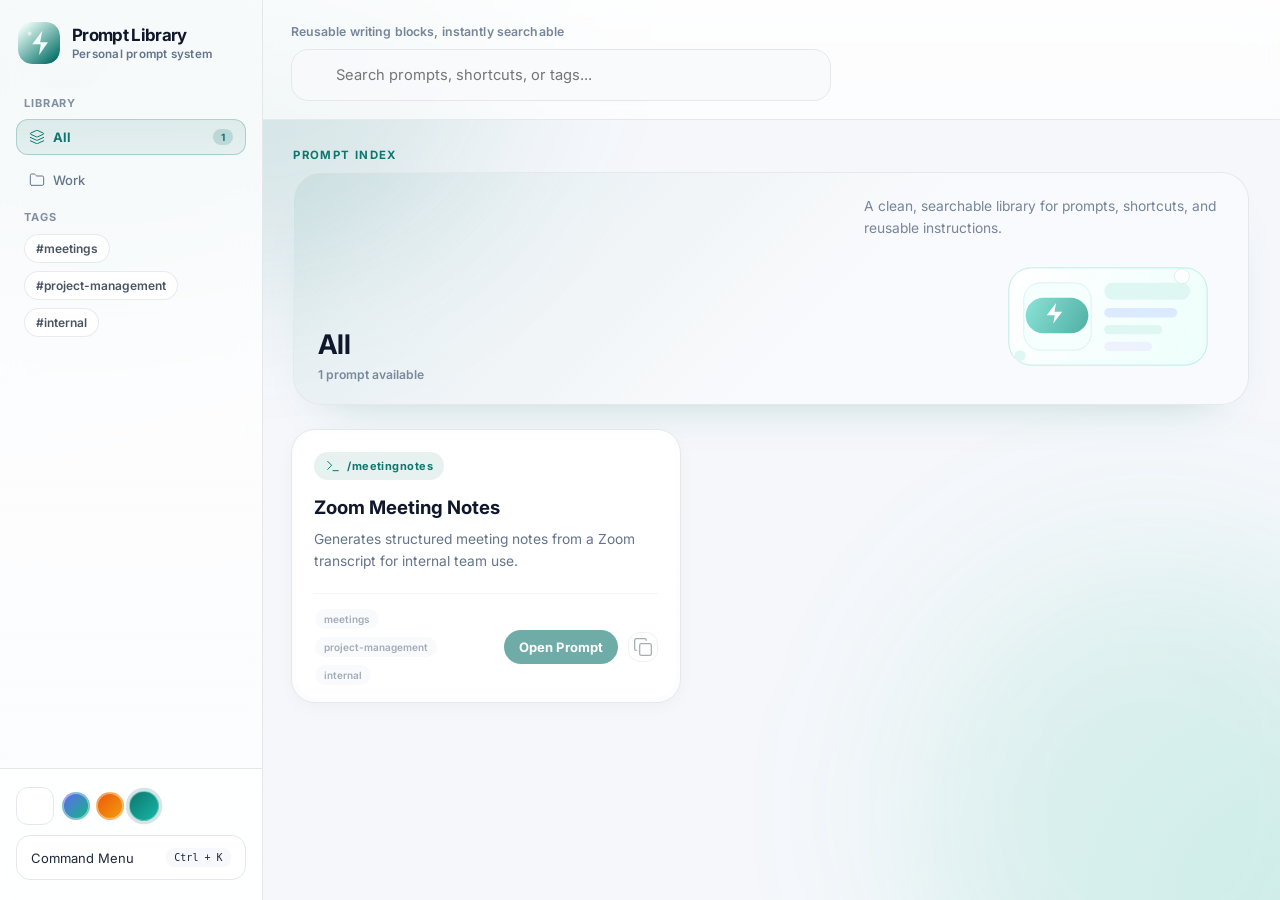
==== index.html @ aacb7000 "Refine prompt library UI and add custom SVG artwork" ====
<!DOCTYPE html>
<html lang="en">
<head>
  <meta charset="UTF-8">
  <meta name="viewport" content="width=device-width, initial-scale=1.0">
  <title>Prompt Library</title>
  <meta name="description" content="Static prompt library with hidden admin tools, command search, and GitHub-backed editing.">
  <link rel="icon" type="image/svg+xml" href="./favicon.svg">
  <link rel="preconnect" href="https://fonts.googleapis.com">
  <link rel="preconnect" href="https://fonts.gstatic.com" crossorigin>
  <link href="https://fonts.googleapis.com/css2?family=Inter:wght@400;500;600;700&display=swap" rel="stylesheet">
  <link rel="stylesheet" href="./styles.css">
</head>
<body>
  <div class="page-ambience" aria-hidden="true">
    <div class="ambience-orb orb-indigo"></div>
    <div class="ambience-orb orb-emerald"></div>
  </div>

  <div class="app-frame">
    <aside class="sidebar glass-panel">
      <div class="sidebar-top">
        <div class="brand-row">
          <div class="brand-logo">
            <span class="brand-mark">
              <img src="./assets/brand-mark.svg" alt="" width="42" height="42">
            </span>
            <div class="brand-copy">
              <span class="brand-title">Prompt Library</span>
              <span class="brand-subtitle">Personal prompt system</span>
            </div>
          </div>
        </div>

        <div class="admin-badge hidden-force" id="adminBadge">
          <span class="icon icon-unlock small"></span>
          <span>Admin</span>
        </div>
      </div>

      <section class="sidebar-section">
        <p class="section-label">Library</p>
        <div id="categoryList" class="category-list"></div>
      </section>

      <section class="sidebar-section sidebar-scroll">
        <p class="section-label">Tags</p>
        <div id="tagList" class="tag-list"></div>
      </section>

      <div class="sidebar-footer">
        <div class="footer-controls">
          <div class="footer-top-row">
            <button id="themeToggleBtn" class="icon-toggle" type="button" aria-label="Toggle dark mode">
              <span class="theme-icon-light icon icon-moon"></span>
              <span class="theme-icon-dark icon icon-sun hidden-force"></span>
            </button>

            <div class="palette-switcher" id="paletteSwitcher" aria-label="Color palette switcher"></div>
          </div>

          <button id="cmdKBtn" class="command-button" type="button">
            <span class="command-copy">
              <span>Command Menu</span>
            </span>
            <kbd>Ctrl + K</kbd>
          </button>
        </div>
      </div>
    </aside>

    <main class="main-panel">
      <header class="topbar glass-panel">
        <div class="topbar-copy">
          <p class="topbar-eyebrow">Reusable writing blocks, instantly searchable</p>
          <div class="search-shell">
            <span class="search-icon icon icon-search"></span>
            <input id="searchInput" type="text" placeholder="Search prompts, shortcuts, or tags...">
          </div>
        </div>

        <div class="topbar-actions">
          <button id="configBtn" class="secondary-button hidden-force" type="button">GitHub Config</button>
          <button id="newPromptBtn" class="primary-button hidden-force" type="button">
            <span class="icon icon-plus small"></span>
            <span class="button-label">New Prompt</span>
          </button>
        </div>
      </header>

      <section class="content-panel">
        <div class="content-shell">
          <div class="content-heading">
            <p class="content-kicker">Prompt index</p>
            <div class="content-heading-row">
              <div class="content-heading-copy">
                <h1 id="viewTitle">All</h1>
                <p id="viewCount">0 prompts available</p>
              </div>
              <div class="content-heading-aside">
                <p class="content-summary">A clean, searchable library for prompts, shortcuts, and reusable instructions.</p>
                <img class="content-heading-art" src="./assets/library-overview.svg" alt="" width="248" height="140">
              </div>
            </div>
          </div>

          <div id="promptGrid" class="prompt-grid"></div>

          <div id="emptyState" class="empty-state hidden-force">
            <img class="empty-state-art" src="./assets/empty-library.svg" alt="" width="192" height="152">
            <h3>Nothing found</h3>
            <p>We couldn't find any prompts matching your criteria.</p>
          </div>
        </div>
      </section>
    </main>
  </div>

  <div id="viewModalOverlay" class="overlay hidden-force">
    <div class="modal view-modal" role="dialog" aria-modal="true" aria-labelledby="viewModalTitle" onclick="event.stopPropagation()">
      <div class="modal-header view-header">
        <div>
          <span id="viewModalCategory" class="category-chip">Category</span>
          <h2 id="viewModalTitle">Title</h2>
          <p id="viewModalDesc">Description</p>
        </div>
        <button class="close-modal-btn circle-button" type="button" aria-label="Close prompt modal">
          <span class="icon icon-x"></span>
        </button>
      </div>

      <div class="modal-content">
        <div class="prompt-code-shell">
          <div class="copy-corner">
            <button class="copy-btn copy-btn-small circle-button" type="button" data-copy-target="viewModalBody">
              <span class="icon icon-copy"></span>
            </button>
          </div>
          <pre id="viewModalBody"></pre>
        </div>
      </div>

      <div class="modal-footer">
        <div id="viewModalTags" class="modal-tags"></div>
        <div class="modal-footer-actions">
          <button id="viewEditBtn" class="secondary-button hidden-force" type="button">Edit</button>
          <button id="viewDeleteBtn" class="danger-button hidden-force" type="button">Delete</button>
          <button class="copy-btn copy-btn-large primary-button" type="button" data-copy-target="viewModalBody">
            <span class="icon icon-copy small"></span>
            <span>Copy Prompt</span>
          </button>
        </div>
      </div>
    </div>
  </div>

  <div id="formModalOverlay" class="overlay hidden-force">
    <div class="modal form-modal" role="dialog" aria-modal="true" aria-labelledby="formModalHeader" onclick="event.stopPropagation()">
      <div class="modal-header">
        <h2 id="formModalHeader">
          <span class="icon icon-sparkles small"></span>
          <span>Create Prompt</span>
        </h2>
        <button class="close-modal-btn circle-button" type="button" aria-label="Close form modal">
          <span class="icon icon-x"></span>
        </button>
      </div>

      <form id="promptForm" class="form-body">
        <input type="hidden" id="formId" name="id">
        <div class="form-grid">
          <div class="field field-full">
            <label for="formTitle">Title</label>
            <input id="formTitle" name="title" required placeholder="e.g., Code Review Template">
          </div>

          <div class="field field-full">
            <label for="formDesc">Description</label>
            <input id="formDesc" name="description" required placeholder="Short description for the grid...">
          </div>

          <div class="field">
            <label for="formCategory">Category</label>
            <input id="formCategory" name="category" required>
          </div>

          <div class="field">
            <label for="formShortcut">Shortcut</label>
            <input id="formShortcut" name="shortcut" required placeholder="/shortcut">
          </div>

          <div class="field field-full">
            <label for="formTags">Tags (Comma Separated)</label>
            <input id="formTags" name="tags" placeholder="react, web, template">
          </div>

          <div class="field field-full">
            <label for="formBody">Prompt Body</label>
            <textarea id="formBody" name="body" rows="7" required placeholder="Act as a..."></textarea>
          </div>

          <div class="field">
            <label for="formDateAdded">Date Added</label>
            <input id="formDateAdded" name="dateAdded" type="date" required>
          </div>

          <div class="field">
            <label for="formLastUpdated">Last Updated</label>
            <input id="formLastUpdated" name="lastUpdated" type="date">
          </div>
        </div>

        <div class="form-footer">
          <button class="close-modal-btn tertiary-button" type="button">Cancel</button>
          <button class="primary-button" type="submit">Save Prompt</button>
        </div>
      </form>
    </div>
  </div>

  <div id="cmdKModalOverlay" class="overlay hidden-force">
    <div class="palette-modal" role="dialog" aria-modal="true" aria-labelledby="cmdKInput" onclick="event.stopPropagation()">
      <div class="palette-input-row">
        <span class="icon icon-search small"></span>
        <input type="text" id="cmdKInput" placeholder="Search prompts or type a command...">
        <kbd>ESC</kbd>
      </div>
      <div id="cmdKResults" class="palette-results"></div>
    </div>
  </div>

  <div id="configModalOverlay" class="overlay hidden-force">
    <div class="modal config-modal" role="dialog" aria-modal="true" aria-labelledby="configHeading" onclick="event.stopPropagation()">
      <div class="modal-header">
        <h2 id="configHeading">
          <span class="icon icon-github small"></span>
          <span>GitHub Config</span>
        </h2>
        <button class="close-modal-btn circle-button" type="button" aria-label="Close config modal">
          <span class="icon icon-x"></span>
        </button>
      </div>

      <form id="configForm" class="config-form">
        <p class="config-copy">Store your Personal Access Token locally. Nothing is saved to the server.</p>

        <div class="field">
          <label for="configToken">GitHub PAT</label>
          <input id="configToken" name="token" type="password" required autocomplete="off">
        </div>

        <div class="form-grid compact-grid">
          <div class="field">
            <label for="configOwner">Owner</label>
            <input id="configOwner" name="owner" required>
          </div>
          <div class="field">
            <label for="configRepo">Repo</label>
            <input id="configRepo" name="repo" required>
          </div>
          <div class="field">
            <label for="configBranch">Branch</label>
            <input id="configBranch" name="branch" value="main" required>
          </div>
          <div class="field">
            <label for="configPath">Path</label>
            <input id="configPath" name="path" value="prompts.json" required>
          </div>
        </div>

        <div class="form-footer">
          <button class="primary-button" type="submit">Save Config</button>
        </div>
      </form>
    </div>
  </div>

  <div id="toastRegion" class="toast-region" aria-live="polite" aria-atomic="true"></div>

  <script src="./app.js"></script>
</body>
</html>
---- styles.css ----
html {
  font-size: 15px;
}

:root {
  color-scheme: light;
  --font-family: "Inter", system-ui, sans-serif;
  --bg: #f5f7fb;
  --panel: rgba(255, 255, 255, 0.8);
  --panel-strong: rgba(255, 255, 255, 0.96);
  --panel-soft: rgba(255, 255, 255, 0.5);
  --text: #1e293b;
  --text-strong: #0f172a;
  --muted: #64748b;
  --line: rgba(229, 231, 235, 1);
  --line-strong: rgba(129, 140, 248, 0.55);
  --accent: #6366f1;
  --accent-rgb: 99, 102, 241;
  --accent-2: #10b981;
  --danger: #dc2626;
  --shadow: 0 4px 20px -4px rgba(0, 0, 0, 0.05);
  --shadow-soft: 0 2px 8px rgba(15, 23, 42, 0.05);
  --shadow-hover: 0 18px 42px -20px rgba(15, 23, 42, 0.28);
  --card-radius: 24px;
  --modal-bg: rgba(255, 255, 255, 0.75);
  --overlay: rgba(15, 23, 42, 0.36);
  --letter-spacing-display: -0.03em;
  --letter-spacing-label: 0.08em;
}

html.dark {
  color-scheme: dark;
  --bg: #020617;
  --panel: rgba(15, 23, 42, 0.72);
  --panel-strong: #0f172a;
  --panel-soft: rgba(255, 255, 255, 0.08);
  --text: #e2e8f0;
  --text-strong: #ffffff;
  --muted: #94a3b8;
  --line: rgba(51, 65, 85, 0.72);
  --line-strong: rgba(129, 140, 248, 0.44);
  --shadow: 0 4px 20px rgba(2, 6, 23, 0.28), 0 1px 6px rgba(2, 6, 23, 0.18);
  --shadow-soft: 0 2px 10px rgba(2, 6, 23, 0.22);
  --modal-bg: rgba(15, 23, 42, 0.85);
  --overlay: rgba(2, 6, 23, 0.62);
}

html[data-palette="indigo"] {
  --accent: #6366f1;
  --accent-rgb: 99, 102, 241;
  --accent-2: #10b981;
}

html[data-palette="ember"] {
  --accent: #ea580c;
  --accent-rgb: 234, 88, 12;
  --accent-2: #f59e0b;
}

html[data-palette="teal"] {
  --accent: #0f766e;
  --accent-rgb: 15, 118, 110;
  --accent-2: #14b8a6;
}

* {
  box-sizing: border-box;
}

html,
body {
  margin: 0;
  min-height: 100%;
}

body {
  min-height: 100vh;
  font-family: var(--font-family);
  color: var(--text);
  background:
    radial-gradient(circle at top left, rgba(var(--accent-rgb), 0.09), transparent 30%),
    radial-gradient(circle at bottom right, rgba(20, 184, 166, 0.1), transparent 26%),
    var(--bg);
  transition: background-color 180ms ease, color 180ms ease;
}

body.modal-open {
  overflow: hidden;
}

button,
input,
textarea {
  font: inherit;
}

button {
  cursor: pointer;
}

.hidden-force {
  display: none !important;
}

.page-ambience {
  position: fixed;
  inset: 0;
  overflow: hidden;
  pointer-events: none;
  z-index: 0;
}

.ambience-orb {
  position: absolute;
  border-radius: 999px;
  filter: blur(80px);
}

.orb-indigo {
  top: -20%;
  left: -10%;
  width: 50%;
  height: 50%;
  background: rgba(var(--accent-rgb), 0.10);
}

.orb-emerald {
  top: 60%;
  right: -10%;
  width: 40%;
  height: 60%;
  background: rgba(16, 185, 129, 0.08);
}

.app-frame {
  position: relative;
  z-index: 1;
  display: flex;
  flex-direction: column;
  min-height: 100vh;
  overflow: hidden;
}

.glass-panel {
  background: var(--panel);
  backdrop-filter: blur(16px);
  -webkit-backdrop-filter: blur(16px);
}

.sidebar {
  width: 100%;
  border-right: 1px solid var(--line);
  display: flex;
  flex-direction: column;
  z-index: 2;
  background:
    linear-gradient(180deg, rgba(255, 255, 255, 0.82), rgba(255, 255, 255, 0.68));
}

.sidebar-top {
  padding: 22px 18px 10px;
}

.brand-row {
  display: flex;
  align-items: center;
  gap: 16px;
  margin-bottom: 22px;
}

.brand-logo {
  display: inline-flex;
  align-items: center;
  gap: 12px;
  color: var(--text-strong);
}

.brand-logo::after {
  content: none;
}

.brand-mark {
  width: 42px;
  height: 42px;
  display: inline-grid;
  place-items: center;
  border-radius: 14px;
  overflow: hidden;
  box-shadow: 0 14px 28px -22px rgba(var(--accent-rgb), 0.85);
}

.brand-mark img {
  display: block;
  width: 100%;
  height: 100%;
}

.brand-copy {
  display: grid;
  gap: 2px;
  min-width: 0;
}

.brand-title {
  font-size: 1.125rem;
  font-weight: 700;
  letter-spacing: -0.04em;
}

.brand-subtitle {
  color: var(--muted);
  font-size: 0.775rem;
  font-weight: 600;
  letter-spacing: 0.02em;
}

html.dark .sidebar {
  background: linear-gradient(180deg, rgba(15, 23, 42, 0.82), rgba(15, 23, 42, 0.7));
}

html.dark .brand-mark {
  background: linear-gradient(135deg,
    rgba(var(--accent-rgb), 0.15),
    rgba(var(--accent-rgb), 0.28)
  );
}

.admin-badge {
  display: inline-flex;
  align-items: center;
  gap: 4px;
  padding: 4px 8px;
  border-radius: 999px;
  background: rgba(239, 68, 68, 0.14);
  color: #dc2626;
  font-size: 10px;
  font-weight: 700;
  letter-spacing: 0.12em;
  text-transform: uppercase;
}

html.dark .admin-badge {
  background: rgba(239, 68, 68, 0.22);
  color: #fca5a5;
}

.sidebar-section {
  padding: 0 16px;
}

.sidebar-scroll {
  flex: 1;
  overflow-y: auto;
  padding-top: 12px;
}

::-webkit-scrollbar {
  width: 8px;
  height: 8px;
}
::-webkit-scrollbar-track {
  background: #f1f5f9;
  border-radius: 4px;
}
::-webkit-scrollbar-thumb {
  background: #cbd5e1;
  border-radius: 4px;
}
::-webkit-scrollbar-thumb:hover {
  background: #94a3b8;
}
html.dark ::-webkit-scrollbar-track {
  background: #1e293b;
}
html.dark ::-webkit-scrollbar-thumb {
  background: #334155;
}
html.dark ::-webkit-scrollbar-thumb:hover {
  background: #475569;
}

.sidebar-scroll::-webkit-scrollbar,
.content-panel::-webkit-scrollbar,
.modal-content::-webkit-scrollbar,
.palette-results::-webkit-scrollbar {
  display: none;
}

.sidebar-scroll,
.content-panel,
.modal-content,
.palette-results {
  -ms-overflow-style: none;
  scrollbar-width: none;
}

.section-label {
  margin: 0 0 10px;
  padding: 0 8px;
  color: color-mix(in srgb, var(--muted) 80%, transparent);
  font-size: 11px;
  font-weight: 700;
  letter-spacing: var(--letter-spacing-label);
  text-transform: uppercase;
}

.category-list {
  display: grid;
  gap: 6px;
}

.category-item {
  width: 100%;
  display: flex;
  align-items: center;
  justify-content: space-between;
  gap: 12px;
  padding: 9px 12px;
  border: 1px solid transparent;
  border-radius: 12px;
  background: transparent;
  color: var(--muted);
  font-size: 13px;
  font-weight: 500;
  text-align: left;
  transition: background-color 160ms ease, color 160ms ease, border-color 160ms ease, transform 160ms ease;
}

.category-item:hover {
  background: color-mix(in srgb, var(--panel-strong) 78%, transparent);
}

.category-item.active {
  background: linear-gradient(180deg, rgba(var(--accent-rgb), 0.11), rgba(var(--accent-rgb), 0.08));
  color: var(--accent);
  border-color: rgba(var(--accent-rgb), 0.25);
  font-weight: 700;
  transform: translateY(-1px);
}

.category-item .left {
  display: inline-flex;
  align-items: center;
  gap: 8px;
}

.category-count {
  padding: 2px 8px;
  border-radius: 999px;
  font-size: 10px;
  background: rgba(148, 163, 184, 0.16);
}

.category-item.active .category-count {
  background: rgba(var(--accent-rgb), 0.18);
}

.tag-list {
  display: flex;
  flex-wrap: wrap;
  gap: 8px;
  padding: 0 8px;
}

.tag-chip {
  padding: 6px 11px;
  border-radius: 999px;
  background: color-mix(in srgb, var(--panel-strong) 90%, transparent);
  border: 1px solid color-mix(in srgb, var(--line) 88%, transparent);
  color: color-mix(in srgb, var(--text) 80%, transparent);
  font-size: 12px;
  font-weight: 600;
  transition: border-color 160ms ease, color 160ms ease, transform 160ms ease, background-color 160ms ease, box-shadow 160ms ease;
}

.tag-chip:hover,
.tag-chip.active {
  background: rgba(var(--accent-rgb), 0.12);
  border-color: rgba(var(--accent-rgb), 0.45);
  color: var(--accent);
  transform: translateY(-1px);
  box-shadow: 0 10px 20px rgba(var(--accent-rgb), 0.08);
}

.sidebar-footer {
  margin-top: auto;
  padding: 18px 16px 20px;
  border-top: 1px solid var(--line);
  background: color-mix(in srgb, var(--panel) 86%, transparent);
}

.footer-controls {
  display: grid;
  gap: 10px;
}

.footer-top-row {
  display: flex;
  align-items: center;
  gap: 8px;
}

.icon-toggle,
.palette-dot,
.secondary-button,
.circle-button,
.command-button,
.primary-button,
.tertiary-button,
.danger-button {
  border: 1px solid transparent;
  transition: transform 160ms ease, box-shadow 160ms ease, background-color 160ms ease, color 160ms ease, border-color 160ms ease;
}

.icon-toggle,
.secondary-button,
.circle-button,
.command-button {
  background: var(--panel-strong);
  border-color: var(--line);
  color: var(--muted);
}

.icon-toggle,
.circle-button {
  width: 38px;
  height: 38px;
  display: inline-grid;
  place-items: center;
  border-radius: 12px;
}

.palette-switcher {
  display: inline-flex;
  flex: 1;
  gap: 6px;
}

.palette-dot {
  width: 28px;
  height: 28px;
  border-radius: 999px;
  border-color: rgba(255, 255, 255, 0.4);
  box-shadow: inset 0 0 0 1px rgba(255, 255, 255, 0.45);
}

.palette-dot.active {
  transform: scale(1.08);
  box-shadow: 0 0 0 3px rgba(var(--accent-rgb), 0.18);
}

.palette-dot[data-palette="indigo"] {
  background: linear-gradient(135deg, #6366f1, #10b981);
}

.palette-dot[data-palette="ember"] {
  background: linear-gradient(135deg, #ea580c, #f59e0b);
}

.palette-dot[data-palette="teal"] {
  background: linear-gradient(135deg, #0f766e, #14b8a6);
}

.command-button {
  display: flex;
  align-items: center;
  justify-content: space-between;
  gap: 12px;
  width: 100%;
  min-width: 0;
  padding: 12px 14px;
  border-radius: 14px;
  font-size: 13px;
  color: var(--text);
}

.command-copy {
  display: inline-flex;
  align-items: center;
  gap: 8px;
  min-width: 0;
}

kbd {
  flex-shrink: 0;
  padding: 4px 8px;
  border-radius: 8px;
  background: color-mix(in srgb, var(--bg) 88%, transparent);
  font-size: 10px;
  font-family: ui-monospace, SFMono-Regular, Menlo, monospace;
}

.main-panel {
  flex: 1;
  display: flex;
  flex-direction: column;
  min-height: 0;
  overflow: hidden;
  position: relative;
}

.topbar {
  padding: 24px 28px 18px;
  display: flex;
  align-items: flex-end;
  justify-content: space-between;
  gap: 16px;
  border-bottom: 1px solid color-mix(in srgb, var(--line) 92%, transparent);
  background:
    linear-gradient(180deg, rgba(255, 255, 255, 0.84), rgba(255, 255, 255, 0.68));
}

.topbar-copy {
  display: grid;
  gap: 10px;
  flex: 1;
  min-width: 0;
}

.topbar-eyebrow {
  margin: 0;
  color: color-mix(in srgb, var(--muted) 88%, transparent);
  font-size: 0.82rem;
  font-weight: 600;
  letter-spacing: 0.01em;
}

html.dark .topbar {
  background: linear-gradient(180deg, rgba(15, 23, 42, 0.82), rgba(15, 23, 42, 0.72));
}

.search-shell {
  position: relative;
  width: 100%;
  max-width: 36rem;
}

.search-shell input,
.field input,
.field textarea,
.palette-input-row input {
  width: 100%;
  border-radius: 8px;
  border: 1px solid var(--line);
  background: color-mix(in srgb, var(--panel-strong) 60%, transparent);
  color: var(--text-strong);
  outline: none;
}

.search-shell input {
  padding: 16px 16px 16px 44px;
  border-radius: 1.15rem;
  background: rgba(248, 250, 252, 0.84);
  transition: background-color 300ms ease, box-shadow 300ms ease;
  font-size: 0.98rem;
}

html.dark .search-shell input {
  background: rgba(15, 23, 42, 0.6);
}

.search-shell input:focus {
  background: var(--panel-strong);
}

.search-shell input:focus,
.field input:focus,
.field textarea:focus,
.palette-input-row input:focus {
  border-color: rgba(var(--accent-rgb), 0.5);
  box-shadow: 0 0 0 3px rgba(var(--accent-rgb), 0.18), 0 8px 20px rgba(var(--accent-rgb), 0.10);
}

.search-icon {
  position: absolute;
  left: 15px;
  top: 50%;
  transform: translateY(-50%);
  color: color-mix(in srgb, var(--muted) 85%, transparent);
}

.topbar-actions {
  display: flex;
  align-items: center;
  gap: 8px;
  align-self: end;
}

.secondary-button,
.primary-button,
.danger-button,
.tertiary-button {
  display: inline-flex;
  align-items: center;
  justify-content: center;
  gap: 8px;
  padding: 10px 15px;
  border-radius: 12px;
  font-size: 13px;
  font-weight: 600;
}

.primary-button {
  background: var(--accent);
  color: #ffffff;
}

.primary-button:hover {
  box-shadow: 0 4px 12px rgba(var(--accent-rgb), 0.30);
  transform: translateY(-1px);
}

.danger-button {
  background: var(--danger);
  color: #ffffff;
}

.tertiary-button {
  background: transparent;
  color: var(--muted);
}

.content-panel {
  flex: 1;
  overflow-y: auto;
  padding: 28px;
}

.content-shell {
  width: 100%;
  max-width: 64rem;
  margin: 0 auto;
}

.content-heading {
  margin-bottom: 24px;
  padding: 0 2px;
}

.content-kicker {
  margin: 0 0 10px;
  color: var(--accent);
  font-size: 0.76rem;
  font-weight: 700;
  letter-spacing: 0.12em;
  text-transform: uppercase;
}

.content-heading-row {
  display: flex;
  align-items: end;
  justify-content: space-between;
  gap: 16px;
  padding: 22px 24px;
  border-radius: 28px;
  background:
    linear-gradient(135deg, rgba(var(--accent-rgb), 0.08), rgba(255, 255, 255, 0.44) 58%);
  border: 1px solid color-mix(in srgb, var(--line) 92%, transparent);
  box-shadow: 0 24px 48px -36px rgba(var(--accent-rgb), 0.35);
}

html.dark .content-heading-row {
  background: linear-gradient(135deg, rgba(var(--accent-rgb), 0.1), rgba(15, 23, 42, 0.72) 60%);
}

.content-heading-copy {
  min-width: 0;
}

.content-heading-aside {
  display: grid;
  justify-items: end;
  gap: 12px;
}

.content-summary {
  max-width: 24rem;
  margin: 0;
  color: color-mix(in srgb, var(--muted) 88%, transparent);
  font-size: 0.92rem;
  line-height: 1.6;
}

.content-heading-art {
  width: 15.5rem;
  max-width: 100%;
  height: auto;
  display: block;
}

.content-heading h1 {
  margin: 0;
  color: var(--text-strong);
  font-size: clamp(1.4rem, 2.5vw, 1.8rem);
  font-weight: 700;
  letter-spacing: var(--letter-spacing-display);
}

#viewCount {
  margin: 6px 0 0;
  color: color-mix(in srgb, var(--muted) 84%, transparent);
  font-size: 0.8125rem;
  font-weight: 600;
}

.prompt-grid {
  display: grid;
  grid-template-columns: repeat(auto-fit, minmax(18rem, 22rem));
  gap: 18px;
  align-items: stretch;
}

.prompt-grid[data-count="1"] {
  grid-template-columns: minmax(20rem, 26rem);
}

.prompt-card {
  position: relative;
  padding: 4px;
  border-radius: var(--card-radius);
  border: 1px solid var(--line);
  background:
    linear-gradient(180deg, rgba(255, 255, 255, 0.84), rgba(255, 255, 255, 0.66));
  backdrop-filter: blur(6px);
  box-shadow: var(--shadow);
  cursor: pointer;
  transition: transform 400ms ease, box-shadow 400ms ease;
  animation: fade-slide-up 0.3s cubic-bezier(0.16, 1, 0.3, 1) forwards;
  opacity: 0;
}

html.dark .prompt-card {
  background: rgba(15, 23, 42, 0.72);
  border-color: rgba(51, 65, 85, 0.72);
}

.prompt-card:hover {
  transform: translateY(-6px);
  box-shadow: var(--shadow-hover);
}

.prompt-card-inner {
  position: relative;
  height: 100%;
  display: flex;
  flex-direction: column;
  gap: 16px;
  padding: 18px 18px 16px;
  border-radius: 22px;
  overflow: hidden;
  background: var(--panel-strong);
}

html.dark .prompt-card-inner {
  background: transparent;
}

.prompt-card-inner::before {
  content: "";
  position: absolute;
  top: 0;
  left: 0;
  right: 0;
  height: 3px;
  background: linear-gradient(90deg, var(--accent), var(--accent-2, var(--accent)));
  transform: scaleX(0);
  transform-origin: left center;
  transition: transform 500ms cubic-bezier(0.16, 1, 0.3, 1);
  border-radius: 20px 20px 0 0;
}

.prompt-card:hover .prompt-card-inner::before {
  transform: scaleX(1);
}

.prompt-toolbar {
  display: flex;
  align-items: flex-start;
  justify-content: space-between;
  gap: 14px;
}

.shortcut-pill {
  display: inline-flex;
  align-items: center;
  gap: 6px;
  padding: 6px 11px;
  border-radius: 999px;
  background: rgba(var(--accent-rgb), 0.1);
  color: var(--accent);
  font-size: 11px;
  font-weight: 700;
  letter-spacing: 0.04em;
}

.admin-actions {
  display: inline-flex;
  align-items: center;
  gap: 8px;
  opacity: 0;
  transform: translateX(12px);
  transition: opacity 200ms ease, transform 200ms ease;
}

.prompt-card:hover .admin-actions {
  opacity: 1;
  transform: translateX(0);
}

.action-icon {
  width: 28px;
  height: 28px;
  border-radius: 6px;
  background: transparent;
  color: var(--muted);
}

.action-icon:hover {
  background: rgba(var(--accent-rgb), 0.12);
  color: var(--accent);
}

.action-icon.danger:hover {
  background: rgba(239, 68, 68, 0.12);
  color: var(--danger);
}

.prompt-card h3 {
  margin: 0 0 8px;
  color: var(--text-strong);
  font-size: 1.24rem;
  font-weight: 700;
  line-height: 1.25;
  padding-right: 12px;
  transition: color 200ms ease;
}

.prompt-card:hover h3 {
  color: var(--accent);
}

.prompt-card p {
  margin: 0;
}

.prompt-description {
  flex: 1;
  color: var(--muted);
  font-size: 0.92rem;
  line-height: 1.65;
  display: -webkit-box;
  -webkit-line-clamp: 3;
  -webkit-box-orient: vertical;
  overflow: hidden;
}

.prompt-footer {
  margin-top: auto;
  padding-top: 14px;
  border-top: 1px solid color-mix(in srgb, var(--line) 70%, transparent);
  display: flex;
  align-items: center;
  justify-content: space-between;
  gap: 16px;
  opacity: 0.6;
  transform: translateY(4px);
  transition: opacity 300ms ease, transform 300ms ease, border-color 160ms ease;
}

.prompt-card:hover .prompt-footer {
  opacity: 1;
  transform: translateY(0);
}

.tag-stack {
  display: flex;
  align-items: center;
  flex-wrap: wrap;
  gap: 6px;
}

.stacked-tag {
  display: inline-block;
  padding: 4px 9px;
  margin-left: 0;
  border-radius: 999px;
  border: 1px solid var(--panel-strong);
  background: color-mix(in srgb, var(--bg) 92%, transparent);
  color: var(--muted);
  font-size: 10px;
  font-weight: 600;
}

html.dark .stacked-tag {
  border-color: #0f172a;
}

.copy-btn {
  display: inline-flex;
  align-items: center;
  justify-content: center;
  gap: 8px;
}

.copy-btn-small {
  width: 30px;
  height: 30px;
}

.copy-btn-large {
  min-width: 136px;
}

.prompt-actions {
  display: inline-flex;
  align-items: center;
  gap: 10px;
  flex-shrink: 0;
}

.card-open-btn {
  min-width: 110px;
  padding: 8px 14px;
  border-radius: 999px;
  background: var(--accent);
  color: #ffffff;
  border: 1px solid transparent;
  font-size: 13px;
  font-weight: 700;
  letter-spacing: 0.01em;
}

.card-open-btn:hover {
  transform: translateY(-1px);
  box-shadow: 0 4px 12px rgba(var(--accent-rgb), 0.30);
}

.copied-state {
  background: #10b981 !important;
  color: #ffffff !important;
  border-color: transparent !important;
}

.empty-state {
  display: flex;
  flex-direction: column;
  align-items: center;
  justify-content: center;
  min-height: 16rem;
  text-align: center;
  animation: fade-slide-up 0.4s cubic-bezier(0.16, 1, 0.3, 1) forwards;
  border-radius: 28px;
  border: 1px dashed color-mix(in srgb, var(--line) 82%, transparent);
  background: color-mix(in srgb, var(--panel-strong) 72%, transparent);
}

.empty-state-art {
  width: min(12rem, 100%);
  height: auto;
  display: block;
}

.empty-icon {
  width: 64px;
  height: 64px;
  display: inline-grid;
  place-items: center;
  margin-bottom: 16px;
  border-radius: 999px;
  background: color-mix(in srgb, var(--bg) 92%, transparent);
  color: var(--muted);
}

.empty-state h3 {
  margin: 0;
  font-size: 1.125rem;
  color: var(--text-strong);
}

.empty-state p {
  margin: 6px 0 0;
  max-width: 22rem;
  color: var(--muted);
}

.overlay {
  position: fixed;
  inset: 0;
  z-index: 50;
  display: flex;
  align-items: center;
  justify-content: center;
  padding: 20px;
  background: var(--overlay);
  backdrop-filter: blur(6px);
}

.modal,
.palette-modal {
  width: 100%;
  background: var(--modal-bg);
  backdrop-filter: blur(20px);
  -webkit-backdrop-filter: blur(20px);
  border: 1px solid var(--line);
  border-radius: 28px;
  box-shadow: 0 30px 60px -24px rgba(15, 23, 42, 0.3);
  animation: fade-slide-up 0.22s cubic-bezier(0.16, 1, 0.3, 1) forwards;
}

.view-modal {
  max-width: 48rem;
  display: flex;
  flex-direction: column;
  max-height: calc(100vh - 32px);
}

.form-modal {
  max-width: 42rem;
  max-height: min(90vh, 56rem);
  overflow: hidden;
  display: flex;
  flex-direction: column;
}

.config-modal {
  max-width: 32rem;
}

.palette-modal {
  max-width: 42rem;
  overflow: hidden;
  position: relative;
}

.palette-modal::after {
  content: "";
  position: absolute;
  right: -18px;
  bottom: -24px;
  width: 118px;
  height: 118px;
  background: url("./assets/command-orb.svg") center/contain no-repeat;
  opacity: 0.16;
  pointer-events: none;
}

.modal-header {
  padding: 22px 26px;
  border-bottom: 1px solid var(--line);
  display: flex;
  align-items: center;
  justify-content: space-between;
  gap: 16px;
}

.modal-header h2 {
  display: inline-flex;
  align-items: center;
  gap: 8px;
  margin: 0;
  color: var(--text-strong);
  font-size: 1.0625rem;
  font-weight: 600;
}

.modal-header .circle-button {
  background: rgba(255, 255, 255, 0.88);
  color: var(--text-strong);
  border-color: color-mix(in srgb, var(--line) 92%, transparent);
}

html.dark .modal-header .circle-button {
  background: rgba(15, 23, 42, 0.9);
}

.view-header {
  align-items: flex-start;
  background: color-mix(in srgb, var(--bg) 96%, transparent);
}

.category-chip {
  display: inline-block;
  margin-bottom: 12px;
  padding: 6px 12px;
  border-radius: 10px;
  background: rgba(var(--accent-rgb), 0.12);
  color: var(--accent);
  font-size: 12px;
  font-weight: 700;
}

.view-header h2 {
  display: block;
  margin: 0 0 8px;
  font-size: 1.95rem;
  font-weight: 700;
  letter-spacing: -0.04em;
}

.view-header p {
  margin: 0;
  color: var(--muted);
  font-size: 14px;
}

.modal-content {
  padding: 24px 26px;
  overflow-y: auto;
}

.prompt-code-shell {
  position: relative;
  padding: 18px;
  border-radius: 22px;
  background: rgba(255, 255, 255, 0.72);
  border: 1px solid rgba(229, 231, 235, 0.8);
  overflow: hidden;
}

.prompt-code-shell::before {
  content: "";
  position: absolute;
  right: -18px;
  bottom: -22px;
  width: 150px;
  height: 112px;
  background: url("./assets/prompt-watermark.svg") center/contain no-repeat;
  opacity: 0.42;
  pointer-events: none;
}

html.dark .prompt-code-shell {
  background: #0f172a;
  border-color: rgba(51, 65, 85, 0.9);
}

.copy-corner {
  position: absolute;
  top: 14px;
  right: 14px;
  opacity: 0.72;
  transition: opacity 180ms ease, transform 180ms ease;
}

.prompt-code-shell:hover .copy-corner {
  opacity: 1;
  transform: translateY(-1px);
}

.prompt-code-shell pre {
  margin: 0;
  color: var(--text);
  font-size: 0.88rem;
  line-height: 1.9;
  white-space: pre-wrap;
  font-family: ui-monospace, SFMono-Regular, Menlo, monospace;
  position: relative;
  z-index: 1;
}

html.dark .prompt-code-shell pre {
  color: #a5b4fc;
}

.modal-footer {
  padding: 18px 26px;
  background: color-mix(in srgb, var(--bg) 96%, transparent);
  border-top: 1px solid rgba(229, 231, 235, 0.30);
  display: flex;
  align-items: center;
  justify-content: space-between;
  gap: 16px;
}

html.dark .modal-footer {
  border-top-color: rgba(51, 65, 85, 0.30);
}

.modal-tags {
  display: flex;
  flex-wrap: wrap;
  gap: 8px;
}

.modal-tags .tag-chip-static {
  padding: 6px 12px;
  border-radius: 999px;
  border: 1px solid var(--line);
  background: var(--panel-strong);
  color: var(--muted);
  font-size: 12px;
  font-weight: 500;
}

.modal-footer-actions {
  display: flex;
  align-items: center;
  gap: 12px;
  flex-wrap: wrap;
}

.form-body,
.config-form {
  display: flex;
  flex-direction: column;
  gap: 16px;
  padding: 22px 26px;
  overflow-y: auto;
}

.form-grid {
  display: grid;
  grid-template-columns: repeat(2, minmax(0, 1fr));
  gap: 16px;
}

.compact-grid {
  gap: 16px;
}

.field {
  display: flex;
  flex-direction: column;
  gap: 6px;
}

.field-full {
  grid-column: 1 / -1;
}

.field label {
  color: color-mix(in srgb, var(--text) 85%, transparent);
  font-size: 12px;
  font-weight: 600;
}

.field input,
.field textarea,
.palette-input-row input {
  padding: 11px 13px;
  font-size: 13px;
}

.field textarea {
  resize: vertical;
  min-height: 140px;
  font-family: ui-monospace, SFMono-Regular, Menlo, monospace;
}

.form-footer {
  display: flex;
  justify-content: flex-end;
  gap: 12px;
  padding-top: 24px;
  border-top: 1px solid var(--line);
}

.palette-input-row {
  display: flex;
  align-items: center;
  gap: 12px;
  padding: 16px 18px;
  border-bottom: 1px solid var(--line);
}

.palette-input-row input {
  flex: 1;
  border: none;
  background: transparent;
  padding: 8px 0;
  font-size: 0.98rem;
}

.palette-results {
  max-height: 26rem;
  overflow-y: auto;
  padding: 10px;
}

.palette-group-label {
  padding: 8px 12px;
  color: color-mix(in srgb, var(--muted) 75%, transparent);
  font-size: 11px;
  font-weight: 700;
  letter-spacing: var(--letter-spacing-label);
  text-transform: uppercase;
}

.palette-result {
  width: 100%;
  display: flex;
  align-items: flex-start;
  justify-content: space-between;
  gap: 16px;
  padding: 12px 14px;
  border: 1px solid transparent;
  border-radius: 16px;
  background: transparent;
  text-align: left;
  color: var(--text);
}

.palette-result:hover,
.palette-result.active {
  background: rgba(var(--accent-rgb), 0.08);
  border-color: rgba(var(--accent-rgb), 0.16);
}

.palette-result .left {
  display: flex;
  align-items: flex-start;
  gap: 12px;
  min-width: 0;
}

.terminal-box {
  width: 26px;
  height: 26px;
  display: inline-grid;
  place-items: center;
  border-radius: 7px;
  background: color-mix(in srgb, var(--bg) 92%, transparent);
  color: var(--muted);
}

.palette-result:hover .terminal-box {
  color: var(--accent);
}

.palette-result .meta {
  display: grid;
  gap: 3px;
  min-width: 0;
}

.palette-result .title {
  color: var(--text-strong);
  font-weight: 600;
}

.palette-result .description {
  color: var(--muted);
  font-size: 0.93rem;
  line-height: 1.45;
}

.palette-result .shortcut {
  padding: 4px 8px;
  border-radius: 8px;
  background: color-mix(in srgb, var(--bg) 92%, transparent);
  color: var(--muted);
  font-size: 12px;
  font-family: ui-monospace, SFMono-Regular, Menlo, monospace;
}

.palette-empty-state {
  display: grid;
  justify-items: center;
  gap: 6px;
  padding: 20px 14px 24px;
  color: var(--muted);
  text-align: center;
}

.palette-empty-art {
  width: 4.5rem;
  height: auto;
  display: block;
}

.palette-empty-state p,
.palette-empty-state span {
  margin: 0;
}

.config-copy {
  margin: 0;
  color: var(--muted);
  font-size: 14px;
}

.toast-region {
  position: fixed;
  right: 20px;
  bottom: 20px;
  z-index: 200;
  display: flex;
  flex-direction: column;
  gap: 8px;
}

.toast {
  padding: 10px 14px;
  border-radius: 12px;
  box-shadow: var(--shadow-soft);
  color: #ffffff;
  font-size: 14px;
  font-weight: 500;
  animation: fade-slide-up 0.28s cubic-bezier(0.16, 1, 0.3, 1) forwards;
}

.circle-button:hover,
.secondary-button:hover,
.command-button:hover,
.icon-toggle:hover {
  transform: translateY(-1px);
  box-shadow: var(--shadow-soft);
}

.toast.success {
  background: #1e293b;
}

html.dark .toast.success {
  background: #f8fafc;
  color: #0f172a;
}

.toast.error {
  background: #ef4444;
  border-radius: 12px;
}

.toast.warning {
  background: #f59e0b;
  border-radius: 12px;
}

.icon {
  display: inline-block;
  flex-shrink: 0;
  vertical-align: middle;
}

.icon.small {
  width: 16px;
  height: 16px;
}

.icon.large {
  width: 32px;
  height: 32px;
}

@keyframes fade-slide-up {
  from {
    opacity: 0;
    transform: translateY(8px) scale(0.99);
  }
  to {
    opacity: 1;
    transform: translateY(0) scale(1);
  }
}

@media (min-width: 768px) {
  .app-frame {
    flex-direction: row;
    height: 100vh;
  }

  .sidebar {
    width: 17.5rem;
    flex: 0 0 17.5rem;
  }

  .prompt-grid {
    grid-template-columns: repeat(auto-fit, minmax(18rem, 22rem));
  }
}

@media (min-width: 1280px) {
  .prompt-grid {
    grid-template-columns: repeat(auto-fit, minmax(18rem, 22rem));
  }
}

@media (max-width: 767px) {
  .app-frame {
    display: flex;
    flex-direction: column;
  }

  .main-panel {
    order: 1;
  }

  .sidebar {
    order: 2;
    border-right: 0;
    border-top: 1px solid var(--line);
  }

  .topbar,
  .modal-header,
  .modal-footer,
  .form-footer {
    flex-direction: column;
    align-items: stretch;
  }

  .topbar,
  .content-panel,
  .sidebar-top,
  .sidebar-section,
  .sidebar-footer,
  .modal-header,
  .modal-content,
  .form-body,
  .config-form {
    padding-left: 18px;
    padding-right: 18px;
  }

  .sidebar-top {
    padding-top: 16px;
  }

  .brand-row {
    margin-bottom: 16px;
  }

  .brand-logo {
    align-items: flex-start;
  }

  .brand-copy {
    gap: 4px;
  }

  .brand-title {
    font-size: 1.05rem;
    line-height: 1.05;
  }

  .brand-subtitle {
    font-size: 0.75rem;
  }

  .sidebar-scroll {
    padding-top: 4px;
  }

  .sidebar-footer {
    margin-top: 0;
    border-top: 1px solid var(--line);
  }

  .footer-top-row {
    flex-wrap: wrap;
  }

  .palette-switcher {
    flex: 0;
  }

  .command-button {
    margin-top: 2px;
  }

  .topbar {
    padding-top: 18px;
    gap: 14px;
  }

  .topbar-actions {
    align-self: stretch;
  }

  .content-heading-row {
    flex-direction: column;
    align-items: flex-start;
    padding: 18px;
    border-radius: 24px;
  }

  .content-heading-aside {
    justify-items: start;
  }

  .content-heading-art {
    width: min(13rem, 100%);
  }

  .content-summary {
    max-width: none;
    font-size: 0.88rem;
  }

  .prompt-grid,
  .prompt-grid[data-count="1"] {
    grid-template-columns: 1fr;
  }

  .form-grid,
  .compact-grid {
    grid-template-columns: 1fr;
  }

  .modal-footer-actions {
    width: 100%;
  }

  .modal-footer-actions > * {
    flex: 1;
  }

  .prompt-footer {
    flex-direction: column;
    align-items: stretch;
  }

  .prompt-actions {
    width: 100%;
    justify-content: space-between;
  }

  .palette-modal {
    border-radius: 24px;
  }

  .palette-result {
    gap: 12px;
  }

  .palette-result .shortcut {
    align-self: flex-start;
  }
}
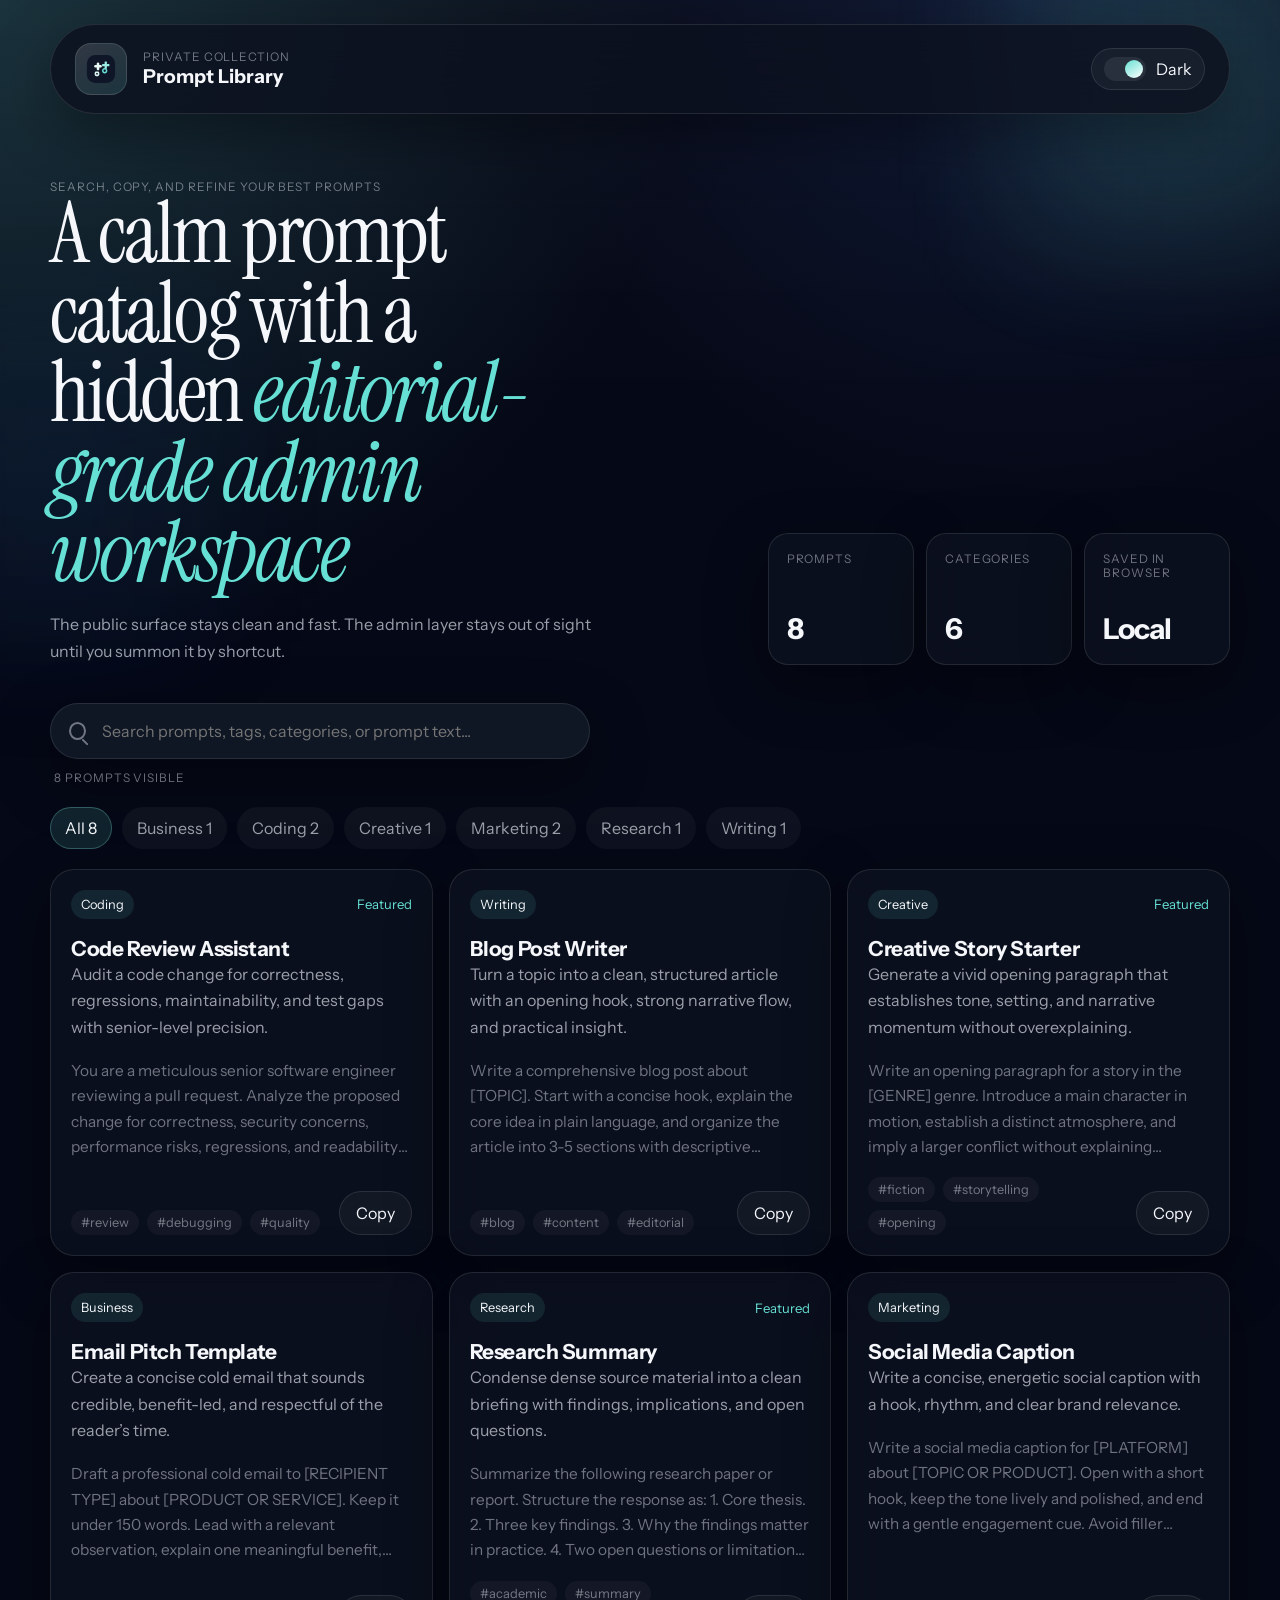
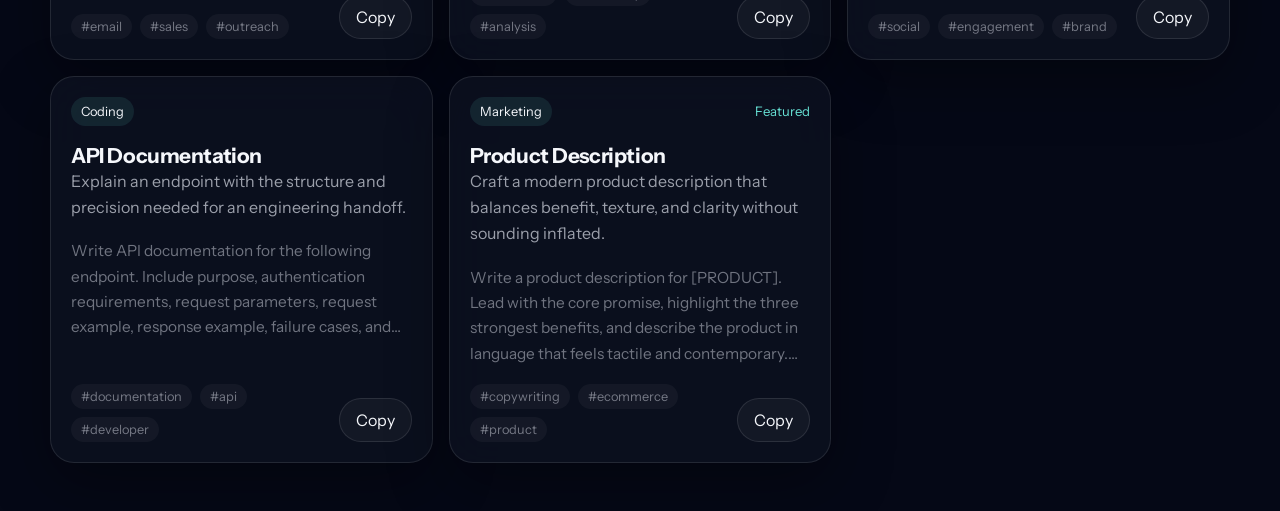
==== commit c3bdb977: "Update" ====
--- a/index.html
+++ b/index.html
@@ -1,282 +1,245 @@
 <!DOCTYPE html>
 <html lang="en">
-<head>
-  <meta charset="UTF-8">
-  <meta name="viewport" content="width=device-width, initial-scale=1.0">
-  <title>Prompt Library</title>
-  <meta name="description" content="Static prompt library with hidden admin tools, command search, and GitHub-backed editing.">
-  <link rel="icon" type="image/svg+xml" href="./favicon.svg">
-  <link rel="preconnect" href="https://fonts.googleapis.com">
-  <link rel="preconnect" href="https://fonts.gstatic.com" crossorigin>
-  <link href="https://fonts.googleapis.com/css2?family=Inter:wght@400;500;600;700&display=swap" rel="stylesheet">
-  <link rel="stylesheet" href="./styles.css">
-</head>
-<body>
-  <div class="page-ambience" aria-hidden="true">
-    <div class="ambience-orb orb-indigo"></div>
-    <div class="ambience-orb orb-emerald"></div>
-  </div>
-
-  <div class="app-frame">
-    <aside class="sidebar glass-panel">
-      <div class="sidebar-top">
-        <div class="brand-row">
-          <div class="brand-logo">
-            <span class="brand-mark">
-              <img src="./assets/brand-mark.svg" alt="" width="42" height="42">
+  <head>
+    <meta charset="UTF-8" />
+    <meta name="viewport" content="width=device-width, initial-scale=1.0" />
+    <title>Prompt Library</title>
+    <meta
+      name="description"
+      content="Browse, search, and manage a refined prompt library with a hidden admin workspace."
+    />
+    <link rel="preconnect" href="https://fonts.googleapis.com" />
+    <link rel="preconnect" href="https://fonts.gstatic.com" crossorigin />
+    <link
+      href="https://fonts.googleapis.com/css2?family=Instrument+Sans:wght@400;500;600;700&family=Instrument+Serif:ital@0;1&display=swap"
+      rel="stylesheet"
+    />
+    <link rel="stylesheet" href="./styles.css" />
+  </head>
+  <body>
+    <div class="app-shell">
+      <div class="ambient ambient-one" aria-hidden="true"></div>
+      <div class="ambient ambient-two" aria-hidden="true"></div>
+
+      <header class="topbar">
+        <div class="brand">
+          <div class="brand-mark">
+            <img src="./assets/logo.svg" alt="" />
+          </div>
+          <div>
+            <p class="eyebrow">Private collection</p>
+            <h1>Prompt Library</h1>
+          </div>
+        </div>
+
+        <div class="topbar-actions">
+          <button
+            class="theme-toggle"
+            id="themeToggle"
+            type="button"
+            aria-label="Toggle color theme"
+          >
+            <span class="theme-toggle-track">
+              <span class="theme-toggle-thumb"></span>
             </span>
-            <div class="brand-copy">
-              <span class="brand-title">Prompt Library</span>
-              <span class="brand-subtitle">Personal prompt system</span>
+            <span id="themeToggleLabel">Dark</span>
+          </button>
+        </div>
+      </header>
+
+      <main class="layout">
+        <section class="hero">
+          <div class="hero-copy">
+            <p class="hero-kicker">Search, copy, and refine your best prompts</p>
+            <h2>
+              A calm prompt catalog with a hidden
+              <span>editorial-grade admin workspace</span>
+            </h2>
+            <p class="hero-text">
+              The public surface stays clean and fast. The admin layer stays out
+              of sight until you summon it by shortcut.
+            </p>
+          </div>
+
+          <div class="hero-stats" id="heroStats">
+            <article>
+              <span class="stat-label">Prompts</span>
+              <strong id="promptCount">0</strong>
+            </article>
+            <article>
+              <span class="stat-label">Categories</span>
+              <strong id="categoryCount">0</strong>
+            </article>
+            <article>
+              <span class="stat-label">Saved in browser</span>
+              <strong>Local</strong>
+            </article>
+          </div>
+        </section>
+
+        <section class="toolbar">
+          <label class="search-field" for="searchInput">
+            <span class="search-icon" aria-hidden="true"></span>
+            <input
+              id="searchInput"
+              type="search"
+              autocomplete="off"
+              spellcheck="false"
+              placeholder="Search prompts, tags, categories, or prompt text..."
+            />
+          </label>
+          <p class="toolbar-caption" id="resultSummary">Loading prompts...</p>
+        </section>
+
+        <section class="filters" id="categoryFilters" aria-label="Prompt filters"></section>
+
+        <section class="prompt-grid" id="promptGrid" aria-live="polite"></section>
+
+        <section class="empty-state hidden" id="emptyState">
+          <p class="empty-eyebrow">No matches</p>
+          <h3>Nothing fits that search yet.</h3>
+          <p>
+            Try another keyword, clear the active category, or expand the
+            library in admin mode.
+          </p>
+        </section>
+
+        <section class="admin-shell hidden" id="adminShell" aria-label="Admin workspace">
+          <div class="admin-header">
+            <div>
+              <p class="eyebrow">Admin mode</p>
+              <h3>Manage prompt records</h3>
             </div>
-          </div>
-        </div>
-
-        <div class="admin-badge hidden-force" id="adminBadge">
-          <span class="icon icon-unlock small"></span>
-          <span>Admin</span>
-        </div>
-      </div>
-
-      <section class="sidebar-section">
-        <p class="section-label">Library</p>
-        <div id="categoryList" class="category-list"></div>
-      </section>
-
-      <section class="sidebar-section sidebar-scroll">
-        <p class="section-label">Tags</p>
-        <div id="tagList" class="tag-list"></div>
-      </section>
-
-      <div class="sidebar-footer">
-        <div class="footer-controls">
-          <div class="footer-top-row">
-            <button id="themeToggleBtn" class="icon-toggle" type="button" aria-label="Toggle dark mode">
-              <span class="theme-icon-light icon icon-moon"></span>
-              <span class="theme-icon-dark icon icon-sun hidden-force"></span>
+            <div class="admin-actions">
+              <button class="secondary-button" id="openPaletteButton" type="button">
+                Quick add
+              </button>
+              <button class="ghost-button" id="adminLogoutButton" type="button">
+                Exit admin
+              </button>
+            </div>
+          </div>
+
+          <div class="admin-grid">
+            <section class="admin-panel">
+              <div class="panel-heading">
+                <h4 id="formTitle">Add prompt</h4>
+                <button class="ghost-button hidden" id="resetFormButton" type="button">
+                  New prompt
+                </button>
+              </div>
+
+              <form id="promptForm" class="prompt-form">
+                <input type="hidden" id="promptId" />
+
+                <label>
+                  <span>Title</span>
+                  <input id="promptTitle" name="title" type="text" required />
+                </label>
+
+                <label>
+                  <span>Category</span>
+                  <input id="promptCategory" name="category" type="text" required />
+                </label>
+
+                <label>
+                  <span>Short description</span>
+                  <textarea
+                    id="promptDescription"
+                    name="description"
+                    rows="3"
+                    maxlength="220"
+                    required
+                  ></textarea>
+                </label>
+
+                <label>
+                  <span>Prompt body</span>
+                  <textarea id="promptBody" name="body" rows="9" required></textarea>
+                </label>
+
+                <label>
+                  <span>Tags</span>
+                  <input
+                    id="promptTags"
+                    name="tags"
+                    type="text"
+                    placeholder="Comma-separated tags"
+                  />
+                </label>
+
+                <label class="checkbox-row">
+                  <input id="promptFavorite" name="favorite" type="checkbox" />
+                  <span>Mark as featured</span>
+                </label>
+
+                <div class="form-actions">
+                  <button class="primary-button" type="submit" id="savePromptButton">
+                    Save prompt
+                  </button>
+                  <button class="ghost-button" type="button" id="deletePromptButton">
+                    Delete
+                  </button>
+                </div>
+              </form>
+            </section>
+
+            <section class="admin-panel">
+              <div class="panel-heading">
+                <h4>Library records</h4>
+                <p id="adminSummary"></p>
+              </div>
+              <div class="admin-list" id="adminList"></div>
+            </section>
+          </div>
+        </section>
+      </main>
+    </div>
+
+    <div class="modal hidden" id="adminLoginModal" aria-hidden="true">
+      <div class="modal-scrim" data-close="adminLoginModal"></div>
+      <div class="modal-panel">
+        <div class="modal-heading">
+          <p class="eyebrow">Hidden access</p>
+          <h3>Enter admin password</h3>
+          <p>This is a local browser gate for the private editing workspace.</p>
+        </div>
+        <form id="adminLoginForm" class="stack-form">
+          <label>
+            <span>Password</span>
+            <input id="adminPasswordInput" type="password" autocomplete="current-password" required />
+          </label>
+          <p class="inline-error hidden" id="adminLoginError">
+            Incorrect password. Try again.
+          </p>
+          <div class="form-actions">
+            <button class="primary-button" type="submit">Unlock admin</button>
+            <button class="ghost-button" type="button" data-close="adminLoginModal">
+              Cancel
             </button>
-
-            <div class="palette-switcher" id="paletteSwitcher" aria-label="Color palette switcher"></div>
-          </div>
-
-          <button id="cmdKBtn" class="command-button" type="button">
-            <span class="command-copy">
-              <span>Command Menu</span>
-            </span>
-            <kbd>Ctrl + K</kbd>
-          </button>
-        </div>
-      </div>
-    </aside>
-
-    <main class="main-panel">
-      <header class="topbar glass-panel">
-        <div class="topbar-copy">
-          <p class="topbar-eyebrow">Reusable writing blocks, instantly searchable</p>
-          <div class="search-shell">
-            <span class="search-icon icon icon-search"></span>
-            <input id="searchInput" type="text" placeholder="Search prompts, shortcuts, or tags...">
-          </div>
-        </div>
-
-        <div class="topbar-actions">
-          <button id="configBtn" class="secondary-button hidden-force" type="button">GitHub Config</button>
-          <button id="newPromptBtn" class="primary-button hidden-force" type="button">
-            <span class="icon icon-plus small"></span>
-            <span class="button-label">New Prompt</span>
-          </button>
-        </div>
-      </header>
-
-      <section class="content-panel">
-        <div class="content-shell">
-          <div class="content-heading">
-            <p class="content-kicker">Prompt index</p>
-            <div class="content-heading-row">
-              <div class="content-heading-copy">
-                <h1 id="viewTitle">All</h1>
-                <p id="viewCount">0 prompts available</p>
-              </div>
-              <div class="content-heading-aside">
-                <p class="content-summary">A clean, searchable library for prompts, shortcuts, and reusable instructions.</p>
-                <img class="content-heading-art" src="./assets/library-overview.svg" alt="" width="248" height="140">
-              </div>
-            </div>
-          </div>
-
-          <div id="promptGrid" class="prompt-grid"></div>
-
-          <div id="emptyState" class="empty-state hidden-force">
-            <img class="empty-state-art" src="./assets/empty-library.svg" alt="" width="192" height="152">
-            <h3>Nothing found</h3>
-            <p>We couldn't find any prompts matching your criteria.</p>
-          </div>
-        </div>
-      </section>
-    </main>
-  </div>
-
-  <div id="viewModalOverlay" class="overlay hidden-force">
-    <div class="modal view-modal" role="dialog" aria-modal="true" aria-labelledby="viewModalTitle" onclick="event.stopPropagation()">
-      <div class="modal-header view-header">
-        <div>
-          <span id="viewModalCategory" class="category-chip">Category</span>
-          <h2 id="viewModalTitle">Title</h2>
-          <p id="viewModalDesc">Description</p>
-        </div>
-        <button class="close-modal-btn circle-button" type="button" aria-label="Close prompt modal">
-          <span class="icon icon-x"></span>
-        </button>
-      </div>
-
-      <div class="modal-content">
-        <div class="prompt-code-shell">
-          <div class="copy-corner">
-            <button class="copy-btn copy-btn-small circle-button" type="button" data-copy-target="viewModalBody">
-              <span class="icon icon-copy"></span>
-            </button>
-          </div>
-          <pre id="viewModalBody"></pre>
-        </div>
-      </div>
-
-      <div class="modal-footer">
-        <div id="viewModalTags" class="modal-tags"></div>
-        <div class="modal-footer-actions">
-          <button id="viewEditBtn" class="secondary-button hidden-force" type="button">Edit</button>
-          <button id="viewDeleteBtn" class="danger-button hidden-force" type="button">Delete</button>
-          <button class="copy-btn copy-btn-large primary-button" type="button" data-copy-target="viewModalBody">
-            <span class="icon icon-copy small"></span>
-            <span>Copy Prompt</span>
-          </button>
-        </div>
+          </div>
+        </form>
       </div>
     </div>
-  </div>
-
-  <div id="formModalOverlay" class="overlay hidden-force">
-    <div class="modal form-modal" role="dialog" aria-modal="true" aria-labelledby="formModalHeader" onclick="event.stopPropagation()">
-      <div class="modal-header">
-        <h2 id="formModalHeader">
-          <span class="icon icon-sparkles small"></span>
-          <span>Create Prompt</span>
-        </h2>
-        <button class="close-modal-btn circle-button" type="button" aria-label="Close form modal">
-          <span class="icon icon-x"></span>
-        </button>
+
+    <div class="modal hidden" id="commandPaletteModal" aria-hidden="true">
+      <div class="modal-scrim" data-close="commandPaletteModal"></div>
+      <div class="palette-panel">
+        <div class="palette-header">
+          <p class="eyebrow">Admin command palette</p>
+          <h3>Quick add actions</h3>
+        </div>
+        <div class="palette-list" id="paletteList">
+          <button class="palette-item" type="button" data-command="new-prompt">
+            <span>New prompt</span>
+            <kbd>Enter</kbd>
+          </button>
+        </div>
       </div>
-
-      <form id="promptForm" class="form-body">
-        <input type="hidden" id="formId" name="id">
-        <div class="form-grid">
-          <div class="field field-full">
-            <label for="formTitle">Title</label>
-            <input id="formTitle" name="title" required placeholder="e.g., Code Review Template">
-          </div>
-
-          <div class="field field-full">
-            <label for="formDesc">Description</label>
-            <input id="formDesc" name="description" required placeholder="Short description for the grid...">
-          </div>
-
-          <div class="field">
-            <label for="formCategory">Category</label>
-            <input id="formCategory" name="category" required>
-          </div>
-
-          <div class="field">
-            <label for="formShortcut">Shortcut</label>
-            <input id="formShortcut" name="shortcut" required placeholder="/shortcut">
-          </div>
-
-          <div class="field field-full">
-            <label for="formTags">Tags (Comma Separated)</label>
-            <input id="formTags" name="tags" placeholder="react, web, template">
-          </div>
-
-          <div class="field field-full">
-            <label for="formBody">Prompt Body</label>
-            <textarea id="formBody" name="body" rows="7" required placeholder="Act as a..."></textarea>
-          </div>
-
-          <div class="field">
-            <label for="formDateAdded">Date Added</label>
-            <input id="formDateAdded" name="dateAdded" type="date" required>
-          </div>
-
-          <div class="field">
-            <label for="formLastUpdated">Last Updated</label>
-            <input id="formLastUpdated" name="lastUpdated" type="date">
-          </div>
-        </div>
-
-        <div class="form-footer">
-          <button class="close-modal-btn tertiary-button" type="button">Cancel</button>
-          <button class="primary-button" type="submit">Save Prompt</button>
-        </div>
-      </form>
     </div>
-  </div>
-
-  <div id="cmdKModalOverlay" class="overlay hidden-force">
-    <div class="palette-modal" role="dialog" aria-modal="true" aria-labelledby="cmdKInput" onclick="event.stopPropagation()">
-      <div class="palette-input-row">
-        <span class="icon icon-search small"></span>
-        <input type="text" id="cmdKInput" placeholder="Search prompts or type a command...">
-        <kbd>ESC</kbd>
-      </div>
-      <div id="cmdKResults" class="palette-results"></div>
-    </div>
-  </div>
-
-  <div id="configModalOverlay" class="overlay hidden-force">
-    <div class="modal config-modal" role="dialog" aria-modal="true" aria-labelledby="configHeading" onclick="event.stopPropagation()">
-      <div class="modal-header">
-        <h2 id="configHeading">
-          <span class="icon icon-github small"></span>
-          <span>GitHub Config</span>
-        </h2>
-        <button class="close-modal-btn circle-button" type="button" aria-label="Close config modal">
-          <span class="icon icon-x"></span>
-        </button>
-      </div>
-
-      <form id="configForm" class="config-form">
-        <p class="config-copy">Store your Personal Access Token locally. Nothing is saved to the server.</p>
-
-        <div class="field">
-          <label for="configToken">GitHub PAT</label>
-          <input id="configToken" name="token" type="password" required autocomplete="off">
-        </div>
-
-        <div class="form-grid compact-grid">
-          <div class="field">
-            <label for="configOwner">Owner</label>
-            <input id="configOwner" name="owner" required>
-          </div>
-          <div class="field">
-            <label for="configRepo">Repo</label>
-            <input id="configRepo" name="repo" required>
-          </div>
-          <div class="field">
-            <label for="configBranch">Branch</label>
-            <input id="configBranch" name="branch" value="main" required>
-          </div>
-          <div class="field">
-            <label for="configPath">Path</label>
-            <input id="configPath" name="path" value="prompts.json" required>
-          </div>
-        </div>
-
-        <div class="form-footer">
-          <button class="primary-button" type="submit">Save Config</button>
-        </div>
-      </form>
-    </div>
-  </div>
-
-  <div id="toastRegion" class="toast-region" aria-live="polite" aria-atomic="true"></div>
-
-  <script src="./app.js"></script>
-</body>
+
+    <div class="toast" id="toast" aria-live="polite" aria-atomic="true"></div>
+
+    <script type="module" src="./js/main.js"></script>
+  </body>
 </html>
--- a/styles.css
+++ b/styles.css
@@ -1,66 +1,45 @@
-html {
-  font-size: 15px;
-}
-
 :root {
+  color-scheme: dark;
+  --font-sans: "Instrument Sans", "Segoe UI", sans-serif;
+  --font-serif: "Instrument Serif", Georgia, serif;
+  --bg: #050816;
+  --bg-elevated: rgba(12, 17, 31, 0.84);
+  --bg-elevated-strong: rgba(17, 24, 39, 0.92);
+  --bg-soft: rgba(134, 239, 230, 0.08);
+  --surface: rgba(255, 255, 255, 0.04);
+  --surface-strong: rgba(255, 255, 255, 0.08);
+  --border: rgba(255, 255, 255, 0.1);
+  --border-strong: rgba(134, 239, 230, 0.28);
+  --text: #f5f7fb;
+  --text-muted: rgba(230, 236, 245, 0.66);
+  --text-soft: rgba(230, 236, 245, 0.46);
+  --accent: #66e0d4;
+  --accent-strong: #31c8b7;
+  --danger: #f38ba8;
+  --shadow: 0 20px 60px rgba(0, 0, 0, 0.35);
+  --radius-lg: 28px;
+  --radius-md: 20px;
+  --radius-sm: 14px;
+  --content-width: 1180px;
+}
+
+body[data-theme="light"] {
   color-scheme: light;
-  --font-family: "Inter", system-ui, sans-serif;
-  --bg: #f5f7fb;
-  --panel: rgba(255, 255, 255, 0.8);
-  --panel-strong: rgba(255, 255, 255, 0.96);
-  --panel-soft: rgba(255, 255, 255, 0.5);
-  --text: #1e293b;
-  --text-strong: #0f172a;
-  --muted: #64748b;
-  --line: rgba(229, 231, 235, 1);
-  --line-strong: rgba(129, 140, 248, 0.55);
-  --accent: #6366f1;
-  --accent-rgb: 99, 102, 241;
-  --accent-2: #10b981;
-  --danger: #dc2626;
-  --shadow: 0 4px 20px -4px rgba(0, 0, 0, 0.05);
-  --shadow-soft: 0 2px 8px rgba(15, 23, 42, 0.05);
-  --shadow-hover: 0 18px 42px -20px rgba(15, 23, 42, 0.28);
-  --card-radius: 24px;
-  --modal-bg: rgba(255, 255, 255, 0.75);
-  --overlay: rgba(15, 23, 42, 0.36);
-  --letter-spacing-display: -0.03em;
-  --letter-spacing-label: 0.08em;
-}
-
-html.dark {
-  color-scheme: dark;
-  --bg: #020617;
-  --panel: rgba(15, 23, 42, 0.72);
-  --panel-strong: #0f172a;
-  --panel-soft: rgba(255, 255, 255, 0.08);
-  --text: #e2e8f0;
-  --text-strong: #ffffff;
-  --muted: #94a3b8;
-  --line: rgba(51, 65, 85, 0.72);
-  --line-strong: rgba(129, 140, 248, 0.44);
-  --shadow: 0 4px 20px rgba(2, 6, 23, 0.28), 0 1px 6px rgba(2, 6, 23, 0.18);
-  --shadow-soft: 0 2px 10px rgba(2, 6, 23, 0.22);
-  --modal-bg: rgba(15, 23, 42, 0.85);
-  --overlay: rgba(2, 6, 23, 0.62);
-}
-
-html[data-palette="indigo"] {
-  --accent: #6366f1;
-  --accent-rgb: 99, 102, 241;
-  --accent-2: #10b981;
-}
-
-html[data-palette="ember"] {
-  --accent: #ea580c;
-  --accent-rgb: 234, 88, 12;
-  --accent-2: #f59e0b;
-}
-
-html[data-palette="teal"] {
-  --accent: #0f766e;
-  --accent-rgb: 15, 118, 110;
-  --accent-2: #14b8a6;
+  --bg: #eef3f4;
+  --bg-elevated: rgba(255, 255, 255, 0.82);
+  --bg-elevated-strong: rgba(255, 255, 255, 0.92);
+  --bg-soft: rgba(5, 104, 103, 0.08);
+  --surface: rgba(255, 255, 255, 0.78);
+  --surface-strong: rgba(5, 104, 103, 0.08);
+  --border: rgba(6, 29, 29, 0.1);
+  --border-strong: rgba(5, 104, 103, 0.28);
+  --text: #10212a;
+  --text-muted: rgba(16, 33, 42, 0.66);
+  --text-soft: rgba(16, 33, 42, 0.5);
+  --accent: #0f9d93;
+  --accent-strong: #0a746c;
+  --danger: #c65a79;
+  --shadow: 0 20px 50px rgba(24, 62, 74, 0.1);
 }
 
 * {
@@ -74,18 +53,16 @@
 }
 
 body {
-  min-height: 100vh;
-  font-family: var(--font-family);
+  background:
+    radial-gradient(circle at top left, rgba(102, 224, 212, 0.18), transparent 28%),
+    radial-gradient(circle at 80% 0%, rgba(72, 131, 255, 0.12), transparent 22%),
+    linear-gradient(180deg, rgba(255, 255, 255, 0.02), transparent 20%),
+    var(--bg);
   color: var(--text);
-  background:
-    radial-gradient(circle at top left, rgba(var(--accent-rgb), 0.09), transparent 30%),
-    radial-gradient(circle at bottom right, rgba(20, 184, 166, 0.1), transparent 26%),
-    var(--bg);
-  transition: background-color 180ms ease, color 180ms ease;
-}
-
-body.modal-open {
-  overflow: hidden;
+  font-family: var(--font-sans);
+  transition:
+    background-color 220ms ease,
+    color 220ms ease;
 }
 
 button,
@@ -95,1535 +72,746 @@
 }
 
 button {
-  cursor: pointer;
-}
-
-.hidden-force {
+  color: inherit;
+}
+
+img {
+  display: block;
+  max-width: 100%;
+}
+
+.hidden {
   display: none !important;
 }
 
-.page-ambience {
+.app-shell {
+  position: relative;
+  min-height: 100vh;
+  overflow: hidden;
+}
+
+.ambient {
   position: fixed;
-  inset: 0;
-  overflow: hidden;
+  z-index: 0;
+  filter: blur(70px);
+  opacity: 0.85;
   pointer-events: none;
-  z-index: 0;
-}
-
-.ambience-orb {
-  position: absolute;
-  border-radius: 999px;
-  filter: blur(80px);
-}
-
-.orb-indigo {
-  top: -20%;
-  left: -10%;
-  width: 50%;
-  height: 50%;
-  background: rgba(var(--accent-rgb), 0.10);
-}
-
-.orb-emerald {
-  top: 60%;
-  right: -10%;
-  width: 40%;
-  height: 60%;
-  background: rgba(16, 185, 129, 0.08);
-}
-
-.app-frame {
+}
+
+.ambient-one {
+  top: -80px;
+  right: -60px;
+  width: 320px;
+  height: 320px;
+  background: rgba(102, 224, 212, 0.18);
+}
+
+.ambient-two {
+  left: -100px;
+  top: 38%;
+  width: 300px;
+  height: 300px;
+  background: rgba(20, 65, 120, 0.15);
+}
+
+.topbar,
+.layout {
   position: relative;
   z-index: 1;
+}
+
+.topbar {
+  width: min(calc(100% - 40px), var(--content-width));
+  margin: 24px auto 0;
+  padding: 18px 24px;
+  display: flex;
+  align-items: center;
+  justify-content: space-between;
+  gap: 24px;
+  border: 1px solid var(--border);
+  border-radius: 999px;
+  background: var(--bg-elevated);
+  backdrop-filter: blur(22px);
+  box-shadow: var(--shadow);
+}
+
+.brand {
+  display: flex;
+  align-items: center;
+  gap: 16px;
+}
+
+.brand-mark {
+  width: 52px;
+  height: 52px;
+  display: grid;
+  place-items: center;
+  border-radius: 16px;
+  background: linear-gradient(145deg, rgba(255, 255, 255, 0.15), rgba(102, 224, 212, 0.16));
+  border: 1px solid rgba(255, 255, 255, 0.12);
+}
+
+.brand-mark img {
+  width: 30px;
+  height: 30px;
+}
+
+.eyebrow,
+.hero-kicker,
+.stat-label,
+.toolbar-caption,
+.empty-eyebrow {
+  margin: 0;
+  letter-spacing: 0.08em;
+  text-transform: uppercase;
+  font-size: 0.74rem;
+  color: var(--text-soft);
+}
+
+.brand h1,
+.hero h2,
+.admin-header h3,
+.modal-panel h3,
+.palette-panel h3 {
+  margin: 0;
+}
+
+.brand h1 {
+  font-size: 1.2rem;
+  font-weight: 700;
+}
+
+.topbar-actions {
+  display: flex;
+  align-items: center;
+  gap: 12px;
+}
+
+.theme-toggle,
+.primary-button,
+.secondary-button,
+.ghost-button,
+.copy-button {
+  border: 1px solid var(--border);
+  border-radius: 999px;
+  background: var(--surface);
+  cursor: pointer;
+  transition:
+    transform 180ms ease,
+    background-color 180ms ease,
+    border-color 180ms ease,
+    opacity 180ms ease;
+}
+
+.theme-toggle:hover,
+.primary-button:hover,
+.secondary-button:hover,
+.ghost-button:hover,
+.copy-button:hover {
+  transform: translateY(-1px);
+  border-color: var(--border-strong);
+}
+
+.theme-toggle {
+  display: inline-flex;
+  align-items: center;
+  gap: 10px;
+  padding: 8px 12px;
+}
+
+.theme-toggle-track {
+  width: 42px;
+  height: 24px;
+  padding: 3px;
+  display: inline-flex;
+  align-items: center;
+  border-radius: 999px;
+  background: var(--surface-strong);
+}
+
+.theme-toggle-thumb {
+  width: 18px;
+  height: 18px;
+  border-radius: 50%;
+  background: linear-gradient(145deg, var(--accent), #ffffff);
+  transform: translateX(18px);
+  transition: transform 220ms ease;
+}
+
+body[data-theme="light"] .theme-toggle-thumb {
+  transform: translateX(0);
+}
+
+.layout {
+  width: min(calc(100% - 40px), var(--content-width));
+  margin: 28px auto 48px;
+}
+
+.hero {
+  display: grid;
+  grid-template-columns: 1.35fr 0.9fr;
+  gap: 24px;
+  align-items: end;
+  padding: 38px 0 24px;
+}
+
+.hero h2 {
+  max-width: 14ch;
+  font-family: var(--font-serif);
+  font-size: clamp(3rem, 7vw, 5.3rem);
+  font-weight: 400;
+  line-height: 0.94;
+  letter-spacing: -0.03em;
+}
+
+.hero h2 span {
+  color: var(--accent);
+  font-style: italic;
+}
+
+.hero-text {
+  max-width: 52ch;
+  margin: 18px 0 0;
+  color: var(--text-muted);
+  font-size: 1rem;
+  line-height: 1.7;
+}
+
+.hero-stats {
+  display: grid;
+  grid-template-columns: repeat(3, minmax(0, 1fr));
+  gap: 12px;
+}
+
+.hero-stats article,
+.prompt-card,
+.admin-panel,
+.empty-state,
+.modal-panel,
+.palette-panel {
+  border: 1px solid var(--border);
+  background: var(--bg-elevated);
+  backdrop-filter: blur(22px);
+  box-shadow: var(--shadow);
+}
+
+.hero-stats article {
+  min-height: 132px;
+  padding: 18px;
+  border-radius: var(--radius-md);
   display: flex;
   flex-direction: column;
-  min-height: 100vh;
-  overflow: hidden;
-}
-
-.glass-panel {
-  background: var(--panel);
-  backdrop-filter: blur(16px);
-  -webkit-backdrop-filter: blur(16px);
-}
-
-.sidebar {
+  justify-content: space-between;
+}
+
+.hero-stats strong {
+  font-size: 1.8rem;
+  letter-spacing: -0.03em;
+}
+
+.toolbar {
+  padding: 14px 0 10px;
+}
+
+.search-field {
+  display: flex;
+  align-items: center;
+  gap: 14px;
+  width: min(100%, 540px);
+  padding: 16px 18px;
+  border: 1px solid var(--border);
+  border-radius: 999px;
+  background: var(--bg-elevated-strong);
+  box-shadow: var(--shadow);
+}
+
+.search-field:focus-within {
+  border-color: var(--border-strong);
+}
+
+.search-icon {
+  width: 18px;
+  height: 18px;
+  border: 2px solid var(--text-soft);
+  border-radius: 50%;
+  position: relative;
+}
+
+.search-icon::after {
+  content: "";
+  position: absolute;
+  right: -5px;
+  bottom: -5px;
+  width: 8px;
+  height: 2px;
+  border-radius: 99px;
+  background: var(--text-soft);
+  transform: rotate(45deg);
+}
+
+.search-field input {
   width: 100%;
-  border-right: 1px solid var(--line);
+  border: 0;
+  outline: 0;
+  color: var(--text);
+  background: transparent;
+}
+
+.toolbar-caption {
+  padding: 12px 4px 0;
+}
+
+.filters {
+  display: flex;
+  flex-wrap: wrap;
+  gap: 10px;
+  padding: 12px 0 20px;
+}
+
+.filter-chip {
+  padding: 10px 14px;
+  border: 1px solid transparent;
+  border-radius: 999px;
+  background: var(--surface);
+  color: var(--text-muted);
+  cursor: pointer;
+  transition:
+    background-color 180ms ease,
+    border-color 180ms ease,
+    color 180ms ease,
+    transform 180ms ease;
+}
+
+.filter-chip:hover {
+  transform: translateY(-1px);
+}
+
+.filter-chip.active {
+  background: rgba(102, 224, 212, 0.12);
+  border-color: var(--border-strong);
+  color: var(--text);
+}
+
+.prompt-grid {
+  display: grid;
+  grid-template-columns: repeat(3, minmax(0, 1fr));
+  gap: 16px;
+}
+
+.prompt-card {
+  min-height: 312px;
+  padding: 20px;
+  border-radius: 24px;
   display: flex;
   flex-direction: column;
-  z-index: 2;
-  background:
-    linear-gradient(180deg, rgba(255, 255, 255, 0.82), rgba(255, 255, 255, 0.68));
-}
-
-.sidebar-top {
-  padding: 22px 18px 10px;
-}
-
-.brand-row {
-  display: flex;
-  align-items: center;
-  gap: 16px;
-  margin-bottom: 22px;
-}
-
-.brand-logo {
-  display: inline-flex;
-  align-items: center;
-  gap: 12px;
-  color: var(--text-strong);
-}
-
-.brand-logo::after {
-  content: none;
-}
-
-.brand-mark {
-  width: 42px;
-  height: 42px;
-  display: inline-grid;
-  place-items: center;
-  border-radius: 14px;
-  overflow: hidden;
-  box-shadow: 0 14px 28px -22px rgba(var(--accent-rgb), 0.85);
-}
-
-.brand-mark img {
-  display: block;
-  width: 100%;
-  height: 100%;
-}
-
-.brand-copy {
-  display: grid;
-  gap: 2px;
-  min-width: 0;
-}
-
-.brand-title {
-  font-size: 1.125rem;
-  font-weight: 700;
-  letter-spacing: -0.04em;
-}
-
-.brand-subtitle {
-  color: var(--muted);
-  font-size: 0.775rem;
-  font-weight: 600;
-  letter-spacing: 0.02em;
-}
-
-html.dark .sidebar {
-  background: linear-gradient(180deg, rgba(15, 23, 42, 0.82), rgba(15, 23, 42, 0.7));
-}
-
-html.dark .brand-mark {
-  background: linear-gradient(135deg,
-    rgba(var(--accent-rgb), 0.15),
-    rgba(var(--accent-rgb), 0.28)
-  );
-}
-
-.admin-badge {
-  display: inline-flex;
-  align-items: center;
-  gap: 4px;
-  padding: 4px 8px;
-  border-radius: 999px;
-  background: rgba(239, 68, 68, 0.14);
-  color: #dc2626;
-  font-size: 10px;
-  font-weight: 700;
-  letter-spacing: 0.12em;
-  text-transform: uppercase;
-}
-
-html.dark .admin-badge {
-  background: rgba(239, 68, 68, 0.22);
-  color: #fca5a5;
-}
-
-.sidebar-section {
-  padding: 0 16px;
-}
-
-.sidebar-scroll {
-  flex: 1;
-  overflow-y: auto;
-  padding-top: 12px;
-}
-
-::-webkit-scrollbar {
-  width: 8px;
-  height: 8px;
-}
-::-webkit-scrollbar-track {
-  background: #f1f5f9;
-  border-radius: 4px;
-}
-::-webkit-scrollbar-thumb {
-  background: #cbd5e1;
-  border-radius: 4px;
-}
-::-webkit-scrollbar-thumb:hover {
-  background: #94a3b8;
-}
-html.dark ::-webkit-scrollbar-track {
-  background: #1e293b;
-}
-html.dark ::-webkit-scrollbar-thumb {
-  background: #334155;
-}
-html.dark ::-webkit-scrollbar-thumb:hover {
-  background: #475569;
-}
-
-.sidebar-scroll::-webkit-scrollbar,
-.content-panel::-webkit-scrollbar,
-.modal-content::-webkit-scrollbar,
-.palette-results::-webkit-scrollbar {
-  display: none;
-}
-
-.sidebar-scroll,
-.content-panel,
-.modal-content,
-.palette-results {
-  -ms-overflow-style: none;
-  scrollbar-width: none;
-}
-
-.section-label {
-  margin: 0 0 10px;
-  padding: 0 8px;
-  color: color-mix(in srgb, var(--muted) 80%, transparent);
-  font-size: 11px;
-  font-weight: 700;
-  letter-spacing: var(--letter-spacing-label);
-  text-transform: uppercase;
-}
-
-.category-list {
-  display: grid;
-  gap: 6px;
-}
-
-.category-item {
-  width: 100%;
+  gap: 18px;
+  transition:
+    transform 200ms ease,
+    border-color 200ms ease,
+    background-color 200ms ease,
+    opacity 200ms ease;
+}
+
+.prompt-card:hover {
+  transform: translateY(-4px);
+  border-color: var(--border-strong);
+}
+
+.prompt-meta {
   display: flex;
   align-items: center;
   justify-content: space-between;
   gap: 12px;
-  padding: 9px 12px;
-  border: 1px solid transparent;
-  border-radius: 12px;
-  background: transparent;
-  color: var(--muted);
-  font-size: 13px;
-  font-weight: 500;
-  text-align: left;
-  transition: background-color 160ms ease, color 160ms ease, border-color 160ms ease, transform 160ms ease;
-}
-
-.category-item:hover {
-  background: color-mix(in srgb, var(--panel-strong) 78%, transparent);
-}
-
-.category-item.active {
-  background: linear-gradient(180deg, rgba(var(--accent-rgb), 0.11), rgba(var(--accent-rgb), 0.08));
+}
+
+.category-pill,
+.tag-pill {
+  display: inline-flex;
+  align-items: center;
+  border-radius: 999px;
+}
+
+.category-pill {
+  padding: 7px 10px;
+  background: rgba(102, 224, 212, 0.1);
+  color: var(--text);
+  font-size: 0.8rem;
+}
+
+.favorite-badge {
   color: var(--accent);
-  border-color: rgba(var(--accent-rgb), 0.25);
-  font-weight: 700;
-  transform: translateY(-1px);
-}
-
-.category-item .left {
-  display: inline-flex;
-  align-items: center;
-  gap: 8px;
-}
-
-.category-count {
-  padding: 2px 8px;
-  border-radius: 999px;
-  font-size: 10px;
-  background: rgba(148, 163, 184, 0.16);
-}
-
-.category-item.active .category-count {
-  background: rgba(var(--accent-rgb), 0.18);
-}
-
-.tag-list {
-  display: flex;
-  flex-wrap: wrap;
-  gap: 8px;
-  padding: 0 8px;
-}
-
-.tag-chip {
-  padding: 6px 11px;
-  border-radius: 999px;
-  background: color-mix(in srgb, var(--panel-strong) 90%, transparent);
-  border: 1px solid color-mix(in srgb, var(--line) 88%, transparent);
-  color: color-mix(in srgb, var(--text) 80%, transparent);
-  font-size: 12px;
-  font-weight: 600;
-  transition: border-color 160ms ease, color 160ms ease, transform 160ms ease, background-color 160ms ease, box-shadow 160ms ease;
-}
-
-.tag-chip:hover,
-.tag-chip.active {
-  background: rgba(var(--accent-rgb), 0.12);
-  border-color: rgba(var(--accent-rgb), 0.45);
-  color: var(--accent);
-  transform: translateY(-1px);
-  box-shadow: 0 10px 20px rgba(var(--accent-rgb), 0.08);
-}
-
-.sidebar-footer {
+  font-size: 0.82rem;
+}
+
+.prompt-card h3 {
+  margin: 0;
+  font-size: 1.3rem;
+  line-height: 1.15;
+  letter-spacing: -0.02em;
+}
+
+.prompt-description,
+.prompt-snippet {
+  margin: 0;
+  color: var(--text-muted);
+  line-height: 1.65;
+}
+
+.prompt-snippet {
+  display: -webkit-box;
+  overflow: hidden;
+  -webkit-line-clamp: 4;
+  -webkit-box-orient: vertical;
+  color: var(--text-soft);
+  font-size: 0.96rem;
+}
+
+.prompt-footer {
   margin-top: auto;
-  padding: 18px 16px 20px;
-  border-top: 1px solid var(--line);
-  background: color-mix(in srgb, var(--panel) 86%, transparent);
-}
-
-.footer-controls {
-  display: grid;
-  gap: 10px;
-}
-
-.footer-top-row {
-  display: flex;
-  align-items: center;
-  gap: 8px;
-}
-
-.icon-toggle,
-.palette-dot,
-.secondary-button,
-.circle-button,
-.command-button,
-.primary-button,
-.tertiary-button,
-.danger-button {
-  border: 1px solid transparent;
-  transition: transform 160ms ease, box-shadow 160ms ease, background-color 160ms ease, color 160ms ease, border-color 160ms ease;
-}
-
-.icon-toggle,
-.secondary-button,
-.circle-button,
-.command-button {
-  background: var(--panel-strong);
-  border-color: var(--line);
-  color: var(--muted);
-}
-
-.icon-toggle,
-.circle-button {
-  width: 38px;
-  height: 38px;
-  display: inline-grid;
-  place-items: center;
-  border-radius: 12px;
-}
-
-.palette-switcher {
-  display: inline-flex;
-  flex: 1;
-  gap: 6px;
-}
-
-.palette-dot {
-  width: 28px;
-  height: 28px;
-  border-radius: 999px;
-  border-color: rgba(255, 255, 255, 0.4);
-  box-shadow: inset 0 0 0 1px rgba(255, 255, 255, 0.45);
-}
-
-.palette-dot.active {
-  transform: scale(1.08);
-  box-shadow: 0 0 0 3px rgba(var(--accent-rgb), 0.18);
-}
-
-.palette-dot[data-palette="indigo"] {
-  background: linear-gradient(135deg, #6366f1, #10b981);
-}
-
-.palette-dot[data-palette="ember"] {
-  background: linear-gradient(135deg, #ea580c, #f59e0b);
-}
-
-.palette-dot[data-palette="teal"] {
-  background: linear-gradient(135deg, #0f766e, #14b8a6);
-}
-
-.command-button {
-  display: flex;
-  align-items: center;
-  justify-content: space-between;
-  gap: 12px;
-  width: 100%;
-  min-width: 0;
-  padding: 12px 14px;
-  border-radius: 14px;
-  font-size: 13px;
-  color: var(--text);
-}
-
-.command-copy {
-  display: inline-flex;
-  align-items: center;
-  gap: 8px;
-  min-width: 0;
-}
-
-kbd {
-  flex-shrink: 0;
-  padding: 4px 8px;
-  border-radius: 8px;
-  background: color-mix(in srgb, var(--bg) 88%, transparent);
-  font-size: 10px;
-  font-family: ui-monospace, SFMono-Regular, Menlo, monospace;
-}
-
-.main-panel {
-  flex: 1;
-  display: flex;
-  flex-direction: column;
-  min-height: 0;
-  overflow: hidden;
-  position: relative;
-}
-
-.topbar {
-  padding: 24px 28px 18px;
-  display: flex;
-  align-items: flex-end;
-  justify-content: space-between;
-  gap: 16px;
-  border-bottom: 1px solid color-mix(in srgb, var(--line) 92%, transparent);
-  background:
-    linear-gradient(180deg, rgba(255, 255, 255, 0.84), rgba(255, 255, 255, 0.68));
-}
-
-.topbar-copy {
-  display: grid;
-  gap: 10px;
-  flex: 1;
-  min-width: 0;
-}
-
-.topbar-eyebrow {
-  margin: 0;
-  color: color-mix(in srgb, var(--muted) 88%, transparent);
-  font-size: 0.82rem;
-  font-weight: 600;
-  letter-spacing: 0.01em;
-}
-
-html.dark .topbar {
-  background: linear-gradient(180deg, rgba(15, 23, 42, 0.82), rgba(15, 23, 42, 0.72));
-}
-
-.search-shell {
-  position: relative;
-  width: 100%;
-  max-width: 36rem;
-}
-
-.search-shell input,
-.field input,
-.field textarea,
-.palette-input-row input {
-  width: 100%;
-  border-radius: 8px;
-  border: 1px solid var(--line);
-  background: color-mix(in srgb, var(--panel-strong) 60%, transparent);
-  color: var(--text-strong);
-  outline: none;
-}
-
-.search-shell input {
-  padding: 16px 16px 16px 44px;
-  border-radius: 1.15rem;
-  background: rgba(248, 250, 252, 0.84);
-  transition: background-color 300ms ease, box-shadow 300ms ease;
-  font-size: 0.98rem;
-}
-
-html.dark .search-shell input {
-  background: rgba(15, 23, 42, 0.6);
-}
-
-.search-shell input:focus {
-  background: var(--panel-strong);
-}
-
-.search-shell input:focus,
-.field input:focus,
-.field textarea:focus,
-.palette-input-row input:focus {
-  border-color: rgba(var(--accent-rgb), 0.5);
-  box-shadow: 0 0 0 3px rgba(var(--accent-rgb), 0.18), 0 8px 20px rgba(var(--accent-rgb), 0.10);
-}
-
-.search-icon {
-  position: absolute;
-  left: 15px;
-  top: 50%;
-  transform: translateY(-50%);
-  color: color-mix(in srgb, var(--muted) 85%, transparent);
-}
-
-.topbar-actions {
-  display: flex;
-  align-items: center;
-  gap: 8px;
-  align-self: end;
-}
-
-.secondary-button,
-.primary-button,
-.danger-button,
-.tertiary-button {
-  display: inline-flex;
-  align-items: center;
-  justify-content: center;
-  gap: 8px;
-  padding: 10px 15px;
-  border-radius: 12px;
-  font-size: 13px;
-  font-weight: 600;
-}
-
-.primary-button {
-  background: var(--accent);
-  color: #ffffff;
-}
-
-.primary-button:hover {
-  box-shadow: 0 4px 12px rgba(var(--accent-rgb), 0.30);
-  transform: translateY(-1px);
-}
-
-.danger-button {
-  background: var(--danger);
-  color: #ffffff;
-}
-
-.tertiary-button {
-  background: transparent;
-  color: var(--muted);
-}
-
-.content-panel {
-  flex: 1;
-  overflow-y: auto;
-  padding: 28px;
-}
-
-.content-shell {
-  width: 100%;
-  max-width: 64rem;
-  margin: 0 auto;
-}
-
-.content-heading {
-  margin-bottom: 24px;
-  padding: 0 2px;
-}
-
-.content-kicker {
-  margin: 0 0 10px;
-  color: var(--accent);
-  font-size: 0.76rem;
-  font-weight: 700;
-  letter-spacing: 0.12em;
-  text-transform: uppercase;
-}
-
-.content-heading-row {
   display: flex;
   align-items: end;
   justify-content: space-between;
   gap: 16px;
-  padding: 22px 24px;
-  border-radius: 28px;
-  background:
-    linear-gradient(135deg, rgba(var(--accent-rgb), 0.08), rgba(255, 255, 255, 0.44) 58%);
-  border: 1px solid color-mix(in srgb, var(--line) 92%, transparent);
-  box-shadow: 0 24px 48px -36px rgba(var(--accent-rgb), 0.35);
-}
-
-html.dark .content-heading-row {
-  background: linear-gradient(135deg, rgba(var(--accent-rgb), 0.1), rgba(15, 23, 42, 0.72) 60%);
-}
-
-.content-heading-copy {
-  min-width: 0;
-}
-
-.content-heading-aside {
-  display: grid;
-  justify-items: end;
-  gap: 12px;
-}
-
-.content-summary {
-  max-width: 24rem;
-  margin: 0;
-  color: color-mix(in srgb, var(--muted) 88%, transparent);
-  font-size: 0.92rem;
+}
+
+.tag-list {
+  display: flex;
+  flex-wrap: wrap;
+  gap: 8px;
+}
+
+.tag-pill {
+  padding: 5px 10px;
+  background: var(--surface);
+  color: var(--text-soft);
+  font-size: 0.8rem;
+}
+
+.copy-button,
+.primary-button,
+.secondary-button,
+.ghost-button {
+  padding: 11px 16px;
+}
+
+.copy-button.is-copied,
+.primary-button {
+  background: linear-gradient(145deg, rgba(102, 224, 212, 0.22), rgba(102, 224, 212, 0.08));
+  border-color: var(--border-strong);
+}
+
+.secondary-button {
+  background: rgba(102, 224, 212, 0.08);
+}
+
+.ghost-button {
+  background: transparent;
+}
+
+.empty-state {
+  margin-top: 20px;
+  padding: 36px;
+  border-radius: var(--radius-lg);
+  text-align: center;
+}
+
+.empty-state h3 {
+  margin: 10px 0 8px;
+  font-family: var(--font-serif);
+  font-size: 2rem;
+  font-weight: 400;
+}
+
+.empty-state p:last-child {
+  max-width: 42ch;
+  margin: 0 auto;
+  color: var(--text-muted);
   line-height: 1.6;
 }
 
-.content-heading-art {
-  width: 15.5rem;
-  max-width: 100%;
-  height: auto;
-  display: block;
-}
-
-.content-heading h1 {
-  margin: 0;
-  color: var(--text-strong);
-  font-size: clamp(1.4rem, 2.5vw, 1.8rem);
-  font-weight: 700;
-  letter-spacing: var(--letter-spacing-display);
-}
-
-#viewCount {
-  margin: 6px 0 0;
-  color: color-mix(in srgb, var(--muted) 84%, transparent);
-  font-size: 0.8125rem;
-  font-weight: 600;
-}
-
-.prompt-grid {
-  display: grid;
-  grid-template-columns: repeat(auto-fit, minmax(18rem, 22rem));
-  gap: 18px;
-  align-items: stretch;
-}
-
-.prompt-grid[data-count="1"] {
-  grid-template-columns: minmax(20rem, 26rem);
-}
-
-.prompt-card {
-  position: relative;
-  padding: 4px;
-  border-radius: var(--card-radius);
-  border: 1px solid var(--line);
-  background:
-    linear-gradient(180deg, rgba(255, 255, 255, 0.84), rgba(255, 255, 255, 0.66));
-  backdrop-filter: blur(6px);
+.admin-shell {
+  margin-top: 28px;
+  padding: 26px;
+  border: 1px solid var(--border);
+  border-radius: 32px;
+  background: linear-gradient(180deg, rgba(102, 224, 212, 0.06), transparent 18%), var(--bg-elevated);
   box-shadow: var(--shadow);
-  cursor: pointer;
-  transition: transform 400ms ease, box-shadow 400ms ease;
-  animation: fade-slide-up 0.3s cubic-bezier(0.16, 1, 0.3, 1) forwards;
-  opacity: 0;
-}
-
-html.dark .prompt-card {
-  background: rgba(15, 23, 42, 0.72);
-  border-color: rgba(51, 65, 85, 0.72);
-}
-
-.prompt-card:hover {
-  transform: translateY(-6px);
-  box-shadow: var(--shadow-hover);
-}
-
-.prompt-card-inner {
-  position: relative;
-  height: 100%;
-  display: flex;
-  flex-direction: column;
-  gap: 16px;
-  padding: 18px 18px 16px;
-  border-radius: 22px;
-  overflow: hidden;
-  background: var(--panel-strong);
-}
-
-html.dark .prompt-card-inner {
-  background: transparent;
-}
-
-.prompt-card-inner::before {
-  content: "";
-  position: absolute;
-  top: 0;
-  left: 0;
-  right: 0;
-  height: 3px;
-  background: linear-gradient(90deg, var(--accent), var(--accent-2, var(--accent)));
-  transform: scaleX(0);
-  transform-origin: left center;
-  transition: transform 500ms cubic-bezier(0.16, 1, 0.3, 1);
-  border-radius: 20px 20px 0 0;
-}
-
-.prompt-card:hover .prompt-card-inner::before {
-  transform: scaleX(1);
-}
-
-.prompt-toolbar {
-  display: flex;
-  align-items: flex-start;
-  justify-content: space-between;
-  gap: 14px;
-}
-
-.shortcut-pill {
-  display: inline-flex;
-  align-items: center;
-  gap: 6px;
-  padding: 6px 11px;
-  border-radius: 999px;
-  background: rgba(var(--accent-rgb), 0.1);
-  color: var(--accent);
-  font-size: 11px;
-  font-weight: 700;
-  letter-spacing: 0.04em;
-}
-
-.admin-actions {
-  display: inline-flex;
-  align-items: center;
-  gap: 8px;
-  opacity: 0;
-  transform: translateX(12px);
-  transition: opacity 200ms ease, transform 200ms ease;
-}
-
-.prompt-card:hover .admin-actions {
-  opacity: 1;
-  transform: translateX(0);
-}
-
-.action-icon {
-  width: 28px;
-  height: 28px;
-  border-radius: 6px;
-  background: transparent;
-  color: var(--muted);
-}
-
-.action-icon:hover {
-  background: rgba(var(--accent-rgb), 0.12);
-  color: var(--accent);
-}
-
-.action-icon.danger:hover {
-  background: rgba(239, 68, 68, 0.12);
-  color: var(--danger);
-}
-
-.prompt-card h3 {
-  margin: 0 0 8px;
-  color: var(--text-strong);
-  font-size: 1.24rem;
-  font-weight: 700;
-  line-height: 1.25;
-  padding-right: 12px;
-  transition: color 200ms ease;
-}
-
-.prompt-card:hover h3 {
-  color: var(--accent);
-}
-
-.prompt-card p {
-  margin: 0;
-}
-
-.prompt-description {
-  flex: 1;
-  color: var(--muted);
-  font-size: 0.92rem;
-  line-height: 1.65;
-  display: -webkit-box;
-  -webkit-line-clamp: 3;
-  -webkit-box-orient: vertical;
-  overflow: hidden;
-}
-
-.prompt-footer {
-  margin-top: auto;
-  padding-top: 14px;
-  border-top: 1px solid color-mix(in srgb, var(--line) 70%, transparent);
+}
+
+.admin-header,
+.panel-heading,
+.admin-record-header {
   display: flex;
   align-items: center;
   justify-content: space-between;
   gap: 16px;
-  opacity: 0.6;
-  transform: translateY(4px);
-  transition: opacity 300ms ease, transform 300ms ease, border-color 160ms ease;
-}
-
-.prompt-card:hover .prompt-footer {
-  opacity: 1;
-  transform: translateY(0);
-}
-
-.tag-stack {
-  display: flex;
-  align-items: center;
+}
+
+.admin-actions {
+  display: flex;
+  gap: 10px;
+}
+
+.admin-grid {
+  margin-top: 18px;
+  display: grid;
+  grid-template-columns: minmax(0, 0.9fr) minmax(0, 1.1fr);
+  gap: 16px;
+}
+
+.admin-panel {
+  border-radius: var(--radius-lg);
+  padding: 20px;
+}
+
+.prompt-form,
+.stack-form {
+  display: grid;
+  gap: 14px;
+}
+
+.prompt-form label,
+.stack-form label {
+  display: grid;
+  gap: 8px;
+}
+
+.prompt-form input,
+.prompt-form textarea,
+.stack-form input {
+  width: 100%;
+  padding: 14px 16px;
+  border: 1px solid var(--border);
+  border-radius: 16px;
+  outline: 0;
+  color: var(--text);
+  background: var(--surface);
+  resize: vertical;
+}
+
+.prompt-form input:focus,
+.prompt-form textarea:focus,
+.stack-form input:focus {
+  border-color: var(--border-strong);
+}
+
+.checkbox-row {
+  display: flex !important;
+  align-items: center;
+  gap: 10px;
+}
+
+.checkbox-row input {
+  width: auto;
+  accent-color: var(--accent-strong);
+}
+
+.form-actions {
+  display: flex;
   flex-wrap: wrap;
-  gap: 6px;
-}
-
-.stacked-tag {
-  display: inline-block;
-  padding: 4px 9px;
-  margin-left: 0;
-  border-radius: 999px;
-  border: 1px solid var(--panel-strong);
-  background: color-mix(in srgb, var(--bg) 92%, transparent);
-  color: var(--muted);
-  font-size: 10px;
-  font-weight: 600;
-}
-
-html.dark .stacked-tag {
-  border-color: #0f172a;
-}
-
-.copy-btn {
-  display: inline-flex;
-  align-items: center;
-  justify-content: center;
-  gap: 8px;
-}
-
-.copy-btn-small {
-  width: 30px;
-  height: 30px;
-}
-
-.copy-btn-large {
-  min-width: 136px;
-}
-
-.prompt-actions {
-  display: inline-flex;
-  align-items: center;
   gap: 10px;
-  flex-shrink: 0;
-}
-
-.card-open-btn {
-  min-width: 110px;
-  padding: 8px 14px;
-  border-radius: 999px;
-  background: var(--accent);
-  color: #ffffff;
-  border: 1px solid transparent;
-  font-size: 13px;
-  font-weight: 700;
-  letter-spacing: 0.01em;
-}
-
-.card-open-btn:hover {
-  transform: translateY(-1px);
-  box-shadow: 0 4px 12px rgba(var(--accent-rgb), 0.30);
-}
-
-.copied-state {
-  background: #10b981 !important;
-  color: #ffffff !important;
-  border-color: transparent !important;
-}
-
-.empty-state {
-  display: flex;
-  flex-direction: column;
-  align-items: center;
-  justify-content: center;
-  min-height: 16rem;
-  text-align: center;
-  animation: fade-slide-up 0.4s cubic-bezier(0.16, 1, 0.3, 1) forwards;
-  border-radius: 28px;
-  border: 1px dashed color-mix(in srgb, var(--line) 82%, transparent);
-  background: color-mix(in srgb, var(--panel-strong) 72%, transparent);
-}
-
-.empty-state-art {
-  width: min(12rem, 100%);
-  height: auto;
-  display: block;
-}
-
-.empty-icon {
-  width: 64px;
-  height: 64px;
-  display: inline-grid;
-  place-items: center;
-  margin-bottom: 16px;
-  border-radius: 999px;
-  background: color-mix(in srgb, var(--bg) 92%, transparent);
-  color: var(--muted);
-}
-
-.empty-state h3 {
+  margin-top: 6px;
+}
+
+.admin-list {
+  margin-top: 16px;
+  display: grid;
+  gap: 12px;
+  max-height: 680px;
+  overflow: auto;
+  padding-right: 4px;
+}
+
+.admin-record {
+  padding: 16px;
+  border: 1px solid var(--border);
+  border-radius: 20px;
+  background: var(--surface);
+}
+
+.admin-record h5 {
   margin: 0;
-  font-size: 1.125rem;
-  color: var(--text-strong);
-}
-
-.empty-state p {
-  margin: 6px 0 0;
-  max-width: 22rem;
-  color: var(--muted);
-}
-
-.overlay {
+  font-size: 1rem;
+}
+
+.admin-record p {
+  margin: 10px 0 0;
+  color: var(--text-muted);
+  line-height: 1.5;
+}
+
+.admin-record-actions {
+  display: flex;
+  gap: 10px;
+  margin-top: 14px;
+}
+
+.text-button {
+  padding: 0;
+  border: 0;
+  background: none;
+  color: var(--accent);
+  cursor: pointer;
+}
+
+.text-button.danger {
+  color: var(--danger);
+}
+
+.modal {
   position: fixed;
   inset: 0;
-  z-index: 50;
-  display: flex;
-  align-items: center;
-  justify-content: center;
-  padding: 20px;
-  background: var(--overlay);
-  backdrop-filter: blur(6px);
-}
-
-.modal,
-.palette-modal {
-  width: 100%;
-  background: var(--modal-bg);
-  backdrop-filter: blur(20px);
-  -webkit-backdrop-filter: blur(20px);
-  border: 1px solid var(--line);
-  border-radius: 28px;
-  box-shadow: 0 30px 60px -24px rgba(15, 23, 42, 0.3);
-  animation: fade-slide-up 0.22s cubic-bezier(0.16, 1, 0.3, 1) forwards;
-}
-
-.view-modal {
-  max-width: 48rem;
-  display: flex;
-  flex-direction: column;
-  max-height: calc(100vh - 32px);
-}
-
-.form-modal {
-  max-width: 42rem;
-  max-height: min(90vh, 56rem);
-  overflow: hidden;
-  display: flex;
-  flex-direction: column;
-}
-
-.config-modal {
-  max-width: 32rem;
-}
-
-.palette-modal {
-  max-width: 42rem;
-  overflow: hidden;
-  position: relative;
-}
-
-.palette-modal::after {
-  content: "";
+  z-index: 40;
+  display: grid;
+  place-items: center;
+}
+
+.modal-scrim {
   position: absolute;
-  right: -18px;
-  bottom: -24px;
-  width: 118px;
-  height: 118px;
-  background: url("./assets/command-orb.svg") center/contain no-repeat;
-  opacity: 0.16;
-  pointer-events: none;
-}
-
-.modal-header {
-  padding: 22px 26px;
-  border-bottom: 1px solid var(--line);
-  display: flex;
-  align-items: center;
-  justify-content: space-between;
-  gap: 16px;
-}
-
-.modal-header h2 {
-  display: inline-flex;
-  align-items: center;
-  gap: 8px;
-  margin: 0;
-  color: var(--text-strong);
-  font-size: 1.0625rem;
-  font-weight: 600;
-}
-
-.modal-header .circle-button {
-  background: rgba(255, 255, 255, 0.88);
-  color: var(--text-strong);
-  border-color: color-mix(in srgb, var(--line) 92%, transparent);
-}
-
-html.dark .modal-header .circle-button {
-  background: rgba(15, 23, 42, 0.9);
-}
-
-.view-header {
-  align-items: flex-start;
-  background: color-mix(in srgb, var(--bg) 96%, transparent);
-}
-
-.category-chip {
-  display: inline-block;
-  margin-bottom: 12px;
-  padding: 6px 12px;
-  border-radius: 10px;
-  background: rgba(var(--accent-rgb), 0.12);
-  color: var(--accent);
-  font-size: 12px;
-  font-weight: 700;
-}
-
-.view-header h2 {
-  display: block;
-  margin: 0 0 8px;
-  font-size: 1.95rem;
-  font-weight: 700;
-  letter-spacing: -0.04em;
-}
-
-.view-header p {
-  margin: 0;
-  color: var(--muted);
-  font-size: 14px;
-}
-
-.modal-content {
-  padding: 24px 26px;
-  overflow-y: auto;
-}
-
-.prompt-code-shell {
-  position: relative;
-  padding: 18px;
-  border-radius: 22px;
-  background: rgba(255, 255, 255, 0.72);
-  border: 1px solid rgba(229, 231, 235, 0.8);
-  overflow: hidden;
-}
-
-.prompt-code-shell::before {
-  content: "";
-  position: absolute;
-  right: -18px;
-  bottom: -22px;
-  width: 150px;
-  height: 112px;
-  background: url("./assets/prompt-watermark.svg") center/contain no-repeat;
-  opacity: 0.42;
-  pointer-events: none;
-}
-
-html.dark .prompt-code-shell {
-  background: #0f172a;
-  border-color: rgba(51, 65, 85, 0.9);
-}
-
-.copy-corner {
-  position: absolute;
-  top: 14px;
-  right: 14px;
-  opacity: 0.72;
-  transition: opacity 180ms ease, transform 180ms ease;
-}
-
-.prompt-code-shell:hover .copy-corner {
-  opacity: 1;
-  transform: translateY(-1px);
-}
-
-.prompt-code-shell pre {
-  margin: 0;
-  color: var(--text);
-  font-size: 0.88rem;
-  line-height: 1.9;
-  white-space: pre-wrap;
-  font-family: ui-monospace, SFMono-Regular, Menlo, monospace;
+  inset: 0;
+  background: rgba(0, 0, 0, 0.5);
+  backdrop-filter: blur(12px);
+}
+
+.modal-panel,
+.palette-panel {
   position: relative;
   z-index: 1;
-}
-
-html.dark .prompt-code-shell pre {
-  color: #a5b4fc;
-}
-
-.modal-footer {
-  padding: 18px 26px;
-  background: color-mix(in srgb, var(--bg) 96%, transparent);
-  border-top: 1px solid rgba(229, 231, 235, 0.30);
+  width: min(calc(100% - 32px), 460px);
+  padding: 24px;
+  border-radius: 28px;
+  animation: modal-rise 180ms ease;
+}
+
+.modal-heading p:last-child,
+.palette-header {
+  color: var(--text-muted);
+}
+
+.inline-error {
+  margin: 0;
+  color: var(--danger);
+}
+
+.palette-panel {
+  width: min(calc(100% - 32px), 520px);
+}
+
+.palette-list {
+  margin-top: 18px;
+  display: grid;
+  gap: 10px;
+}
+
+.palette-item {
+  width: 100%;
+  padding: 18px 20px;
   display: flex;
   align-items: center;
   justify-content: space-between;
-  gap: 16px;
-}
-
-html.dark .modal-footer {
-  border-top-color: rgba(51, 65, 85, 0.30);
-}
-
-.modal-tags {
-  display: flex;
-  flex-wrap: wrap;
-  gap: 8px;
-}
-
-.modal-tags .tag-chip-static {
-  padding: 6px 12px;
+  border: 1px solid var(--border);
+  border-radius: 20px;
+  background: var(--surface);
+  cursor: pointer;
+}
+
+.palette-item kbd {
+  padding: 5px 8px;
+  border-radius: 10px;
+  background: var(--bg-soft);
+  color: var(--text-muted);
+  font-family: inherit;
+  font-size: 0.78rem;
+}
+
+.toast {
+  position: fixed;
+  left: 50%;
+  bottom: 26px;
+  z-index: 60;
+  min-width: 180px;
+  padding: 12px 16px;
   border-radius: 999px;
-  border: 1px solid var(--line);
-  background: var(--panel-strong);
-  color: var(--muted);
-  font-size: 12px;
-  font-weight: 500;
-}
-
-.modal-footer-actions {
-  display: flex;
-  align-items: center;
-  gap: 12px;
-  flex-wrap: wrap;
-}
-
-.form-body,
-.config-form {
-  display: flex;
-  flex-direction: column;
-  gap: 16px;
-  padding: 22px 26px;
-  overflow-y: auto;
-}
-
-.form-grid {
-  display: grid;
-  grid-template-columns: repeat(2, minmax(0, 1fr));
-  gap: 16px;
-}
-
-.compact-grid {
-  gap: 16px;
-}
-
-.field {
-  display: flex;
-  flex-direction: column;
-  gap: 6px;
-}
-
-.field-full {
-  grid-column: 1 / -1;
-}
-
-.field label {
-  color: color-mix(in srgb, var(--text) 85%, transparent);
-  font-size: 12px;
-  font-weight: 600;
-}
-
-.field input,
-.field textarea,
-.palette-input-row input {
-  padding: 11px 13px;
-  font-size: 13px;
-}
-
-.field textarea {
-  resize: vertical;
-  min-height: 140px;
-  font-family: ui-monospace, SFMono-Regular, Menlo, monospace;
-}
-
-.form-footer {
-  display: flex;
-  justify-content: flex-end;
-  gap: 12px;
-  padding-top: 24px;
-  border-top: 1px solid var(--line);
-}
-
-.palette-input-row {
-  display: flex;
-  align-items: center;
-  gap: 12px;
-  padding: 16px 18px;
-  border-bottom: 1px solid var(--line);
-}
-
-.palette-input-row input {
-  flex: 1;
-  border: none;
-  background: transparent;
-  padding: 8px 0;
-  font-size: 0.98rem;
-}
-
-.palette-results {
-  max-height: 26rem;
-  overflow-y: auto;
-  padding: 10px;
-}
-
-.palette-group-label {
-  padding: 8px 12px;
-  color: color-mix(in srgb, var(--muted) 75%, transparent);
-  font-size: 11px;
-  font-weight: 700;
-  letter-spacing: var(--letter-spacing-label);
-  text-transform: uppercase;
-}
-
-.palette-result {
-  width: 100%;
-  display: flex;
-  align-items: flex-start;
-  justify-content: space-between;
-  gap: 16px;
-  padding: 12px 14px;
-  border: 1px solid transparent;
-  border-radius: 16px;
-  background: transparent;
-  text-align: left;
-  color: var(--text);
-}
-
-.palette-result:hover,
-.palette-result.active {
-  background: rgba(var(--accent-rgb), 0.08);
-  border-color: rgba(var(--accent-rgb), 0.16);
-}
-
-.palette-result .left {
-  display: flex;
-  align-items: flex-start;
-  gap: 12px;
-  min-width: 0;
-}
-
-.terminal-box {
-  width: 26px;
-  height: 26px;
-  display: inline-grid;
-  place-items: center;
-  border-radius: 7px;
-  background: color-mix(in srgb, var(--bg) 92%, transparent);
-  color: var(--muted);
-}
-
-.palette-result:hover .terminal-box {
-  color: var(--accent);
-}
-
-.palette-result .meta {
-  display: grid;
-  gap: 3px;
-  min-width: 0;
-}
-
-.palette-result .title {
-  color: var(--text-strong);
-  font-weight: 600;
-}
-
-.palette-result .description {
-  color: var(--muted);
-  font-size: 0.93rem;
-  line-height: 1.45;
-}
-
-.palette-result .shortcut {
-  padding: 4px 8px;
-  border-radius: 8px;
-  background: color-mix(in srgb, var(--bg) 92%, transparent);
-  color: var(--muted);
-  font-size: 12px;
-  font-family: ui-monospace, SFMono-Regular, Menlo, monospace;
-}
-
-.palette-empty-state {
-  display: grid;
-  justify-items: center;
-  gap: 6px;
-  padding: 20px 14px 24px;
-  color: var(--muted);
-  text-align: center;
-}
-
-.palette-empty-art {
-  width: 4.5rem;
-  height: auto;
-  display: block;
-}
-
-.palette-empty-state p,
-.palette-empty-state span {
-  margin: 0;
-}
-
-.config-copy {
-  margin: 0;
-  color: var(--muted);
-  font-size: 14px;
-}
-
-.toast-region {
-  position: fixed;
-  right: 20px;
-  bottom: 20px;
-  z-index: 200;
-  display: flex;
-  flex-direction: column;
-  gap: 8px;
-}
-
-.toast {
-  padding: 10px 14px;
-  border-radius: 12px;
-  box-shadow: var(--shadow-soft);
-  color: #ffffff;
-  font-size: 14px;
-  font-weight: 500;
-  animation: fade-slide-up 0.28s cubic-bezier(0.16, 1, 0.3, 1) forwards;
-}
-
-.circle-button:hover,
-.secondary-button:hover,
-.command-button:hover,
-.icon-toggle:hover {
-  transform: translateY(-1px);
-  box-shadow: var(--shadow-soft);
-}
-
-.toast.success {
-  background: #1e293b;
-}
-
-html.dark .toast.success {
-  background: #f8fafc;
-  color: #0f172a;
-}
-
-.toast.error {
-  background: #ef4444;
-  border-radius: 12px;
-}
-
-.toast.warning {
-  background: #f59e0b;
-  border-radius: 12px;
-}
-
-.icon {
-  display: inline-block;
-  flex-shrink: 0;
-  vertical-align: middle;
-}
-
-.icon.small {
-  width: 16px;
-  height: 16px;
-}
-
-.icon.large {
-  width: 32px;
-  height: 32px;
-}
-
-@keyframes fade-slide-up {
+  background: var(--bg-elevated-strong);
+  border: 1px solid var(--border-strong);
+  box-shadow: var(--shadow);
+  transform: translate(-50%, 24px);
+  opacity: 0;
+  pointer-events: none;
+  transition:
+    opacity 180ms ease,
+    transform 180ms ease;
+}
+
+.toast.show {
+  opacity: 1;
+  transform: translate(-50%, 0);
+}
+
+@keyframes modal-rise {
   from {
     opacity: 0;
-    transform: translateY(8px) scale(0.99);
-  }
+    transform: translateY(12px) scale(0.98);
+  }
+
   to {
     opacity: 1;
     transform: translateY(0) scale(1);
   }
 }
 
-@media (min-width: 768px) {
-  .app-frame {
-    flex-direction: row;
-    height: 100vh;
-  }
-
-  .sidebar {
-    width: 17.5rem;
-    flex: 0 0 17.5rem;
+@media (max-width: 1040px) {
+  .hero,
+  .admin-grid {
+    grid-template-columns: 1fr;
   }
 
   .prompt-grid {
-    grid-template-columns: repeat(auto-fit, minmax(18rem, 22rem));
-  }
-}
-
-@media (min-width: 1280px) {
-  .prompt-grid {
-    grid-template-columns: repeat(auto-fit, minmax(18rem, 22rem));
-  }
-}
-
-@media (max-width: 767px) {
-  .app-frame {
-    display: flex;
-    flex-direction: column;
-  }
-
-  .main-panel {
-    order: 1;
-  }
-
-  .sidebar {
-    order: 2;
-    border-right: 0;
-    border-top: 1px solid var(--line);
-  }
-
-  .topbar,
-  .modal-header,
-  .modal-footer,
-  .form-footer {
+    grid-template-columns: repeat(2, minmax(0, 1fr));
+  }
+}
+
+@media (max-width: 760px) {
+  .topbar {
+    width: min(calc(100% - 24px), var(--content-width));
+    margin-top: 12px;
+    padding: 16px;
+    border-radius: 28px;
     flex-direction: column;
     align-items: stretch;
   }
 
-  .topbar,
-  .content-panel,
-  .sidebar-top,
-  .sidebar-section,
-  .sidebar-footer,
-  .modal-header,
-  .modal-content,
-  .form-body,
-  .config-form {
-    padding-left: 18px;
-    padding-right: 18px;
-  }
-
-  .sidebar-top {
-    padding-top: 16px;
-  }
-
-  .brand-row {
-    margin-bottom: 16px;
-  }
-
-  .brand-logo {
-    align-items: flex-start;
-  }
-
-  .brand-copy {
-    gap: 4px;
-  }
-
-  .brand-title {
-    font-size: 1.05rem;
-    line-height: 1.05;
-  }
-
-  .brand-subtitle {
-    font-size: 0.75rem;
-  }
-
-  .sidebar-scroll {
-    padding-top: 4px;
-  }
-
-  .sidebar-footer {
-    margin-top: 0;
-    border-top: 1px solid var(--line);
-  }
-
-  .footer-top-row {
-    flex-wrap: wrap;
-  }
-
-  .palette-switcher {
-    flex: 0;
-  }
-
-  .command-button {
-    margin-top: 2px;
-  }
-
-  .topbar {
-    padding-top: 18px;
-    gap: 14px;
-  }
-
-  .topbar-actions {
-    align-self: stretch;
-  }
-
-  .content-heading-row {
+  .layout {
+    width: min(calc(100% - 24px), var(--content-width));
+    margin-top: 18px;
+  }
+
+  .hero {
+    padding-top: 12px;
+  }
+
+  .hero h2 {
+    max-width: 11ch;
+    font-size: clamp(2.5rem, 14vw, 4rem);
+  }
+
+  .hero-stats,
+  .prompt-grid {
+    grid-template-columns: 1fr;
+  }
+
+  .prompt-card {
+    min-height: auto;
+  }
+
+  .prompt-footer,
+  .admin-header,
+  .panel-heading {
     flex-direction: column;
     align-items: flex-start;
+  }
+
+  .admin-shell {
     padding: 18px;
-    border-radius: 24px;
-  }
-
-  .content-heading-aside {
-    justify-items: start;
-  }
-
-  .content-heading-art {
-    width: min(13rem, 100%);
-  }
-
-  .content-summary {
-    max-width: none;
-    font-size: 0.88rem;
-  }
-
-  .prompt-grid,
-  .prompt-grid[data-count="1"] {
-    grid-template-columns: 1fr;
-  }
-
-  .form-grid,
-  .compact-grid {
-    grid-template-columns: 1fr;
-  }
-
-  .modal-footer-actions {
-    width: 100%;
-  }
-
-  .modal-footer-actions > * {
-    flex: 1;
-  }
-
-  .prompt-footer {
-    flex-direction: column;
-    align-items: stretch;
-  }
-
-  .prompt-actions {
-    width: 100%;
-    justify-content: space-between;
-  }
-
-  .palette-modal {
-    border-radius: 24px;
-  }
-
-  .palette-result {
-    gap: 12px;
-  }
-
-  .palette-result .shortcut {
-    align-self: flex-start;
-  }
-}
+  }
+}
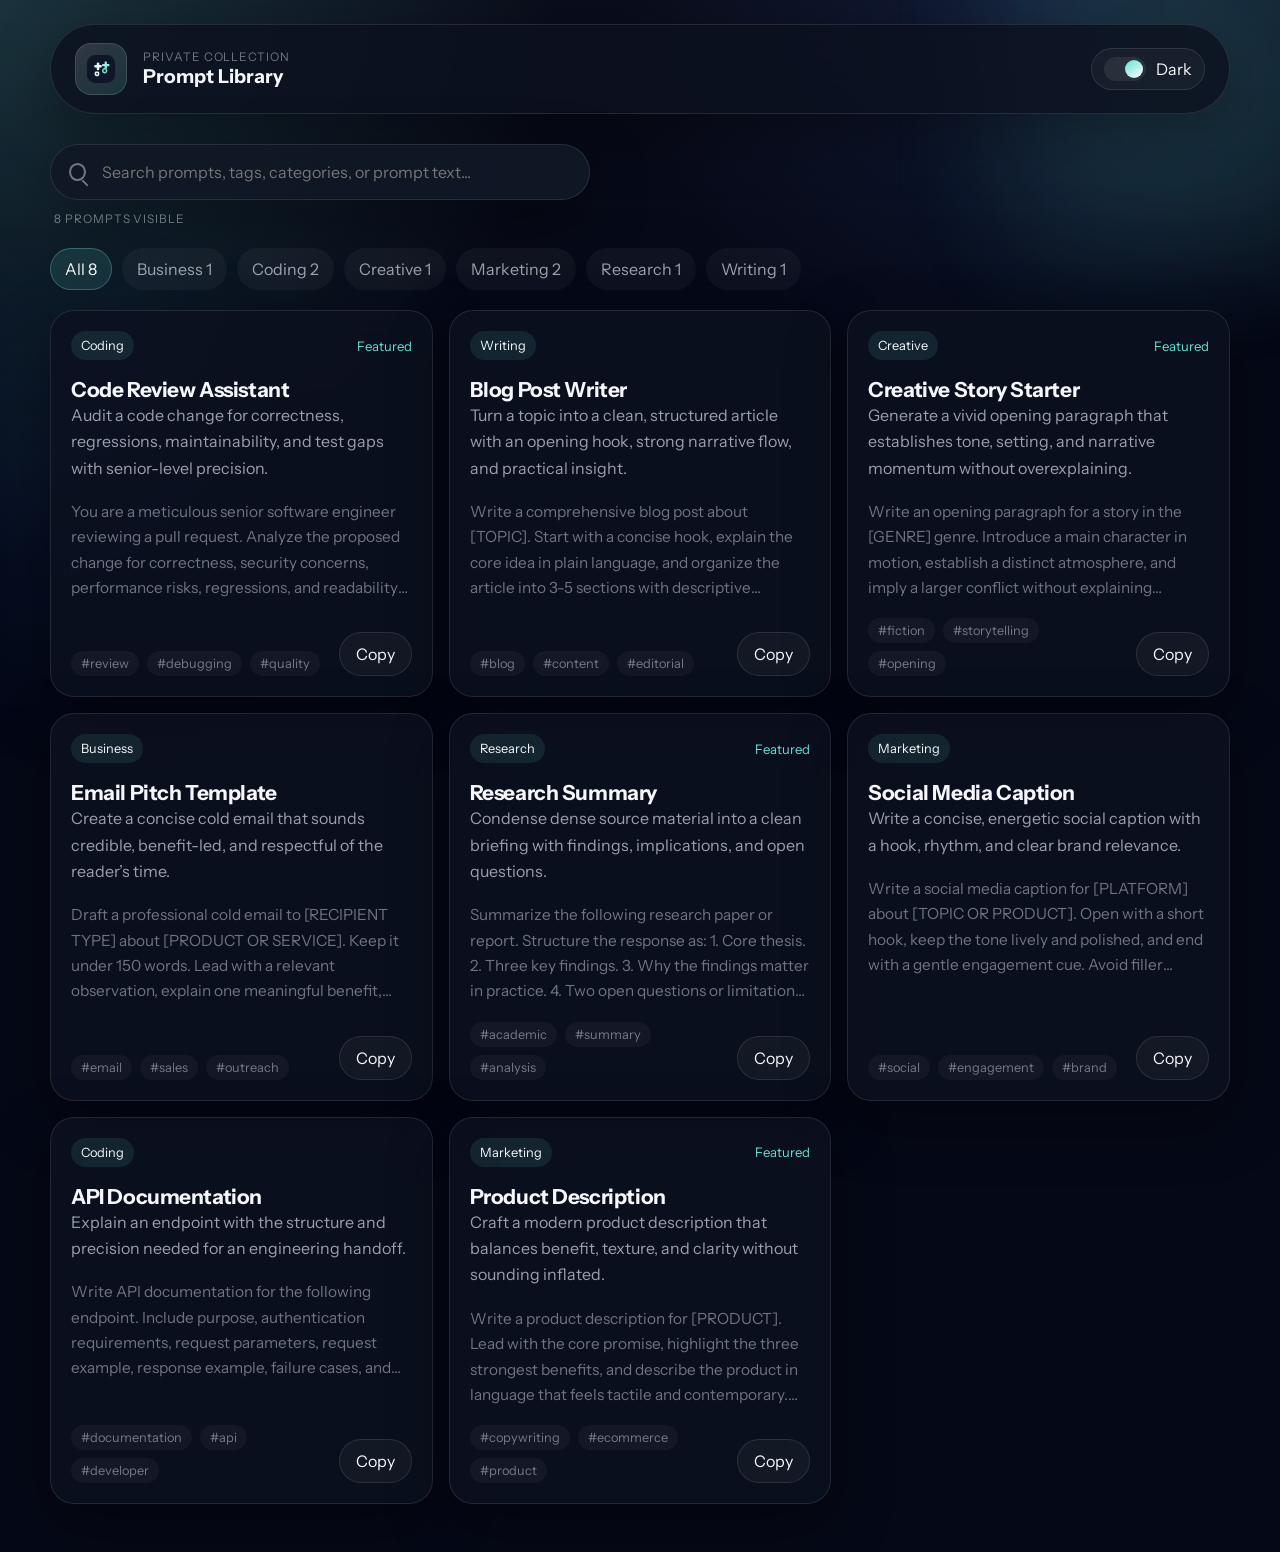
==== commit a7a2d9bc: "Update" ====
--- a/index.html
+++ b/index.html
@@ -48,35 +48,6 @@
       </header>
 
       <main class="layout">
-        <section class="hero">
-          <div class="hero-copy">
-            <p class="hero-kicker">Search, copy, and refine your best prompts</p>
-            <h2>
-              A calm prompt catalog with a hidden
-              <span>editorial-grade admin workspace</span>
-            </h2>
-            <p class="hero-text">
-              The public surface stays clean and fast. The admin layer stays out
-              of sight until you summon it by shortcut.
-            </p>
-          </div>
-
-          <div class="hero-stats" id="heroStats">
-            <article>
-              <span class="stat-label">Prompts</span>
-              <strong id="promptCount">0</strong>
-            </article>
-            <article>
-              <span class="stat-label">Categories</span>
-              <strong id="categoryCount">0</strong>
-            </article>
-            <article>
-              <span class="stat-label">Saved in browser</span>
-              <strong>Local</strong>
-            </article>
-          </div>
-        </section>
-
         <section class="toolbar">
           <label class="search-field" for="searchInput">
             <span class="search-icon" aria-hidden="true"></span>
@@ -238,6 +209,32 @@
       </div>
     </div>
 
+    <div class="modal hidden" id="promptDetailModal" aria-hidden="true">
+      <div class="modal-scrim" data-close="promptDetailModal"></div>
+      <div class="modal-panel prompt-detail-panel">
+        <div class="modal-heading prompt-detail-heading">
+          <div class="prompt-detail-meta">
+            <div class="prompt-detail-header-row">
+              <span class="category-pill" id="promptDetailCategory"></span>
+              <span class="favorite-badge hidden" id="promptDetailFavorite">Featured</span>
+            </div>
+            <h3 id="promptDetailTitle"></h3>
+            <p id="promptDetailDescription"></p>
+          </div>
+          <button class="ghost-button" type="button" data-close="promptDetailModal">
+            Close
+          </button>
+        </div>
+        <div class="prompt-detail-tags hidden" id="promptDetailTags"></div>
+        <div class="prompt-detail-body" id="promptDetailBody"></div>
+        <div class="form-actions">
+          <button class="primary-button" type="button" id="promptDetailCopyButton">
+            Copy prompt
+          </button>
+        </div>
+      </div>
+    </div>
+
     <div class="toast" id="toast" aria-live="polite" aria-atomic="true"></div>
 
     <script type="module" src="./js/main.js"></script>
--- a/styles.css
+++ b/styles.css
@@ -157,8 +157,6 @@
 }
 
 .eyebrow,
-.hero-kicker,
-.stat-label,
 .toolbar-caption,
 .empty-eyebrow {
   margin: 0;
@@ -169,7 +167,6 @@
 }
 
 .brand h1,
-.hero h2,
 .admin-header h3,
 .modal-panel h3,
 .palette-panel h3 {
@@ -244,46 +241,9 @@
 
 .layout {
   width: min(calc(100% - 40px), var(--content-width));
-  margin: 28px auto 48px;
-}
-
-.hero {
-  display: grid;
-  grid-template-columns: 1.35fr 0.9fr;
-  gap: 24px;
-  align-items: end;
-  padding: 38px 0 24px;
-}
-
-.hero h2 {
-  max-width: 14ch;
-  font-family: var(--font-serif);
-  font-size: clamp(3rem, 7vw, 5.3rem);
-  font-weight: 400;
-  line-height: 0.94;
-  letter-spacing: -0.03em;
-}
-
-.hero h2 span {
-  color: var(--accent);
-  font-style: italic;
-}
-
-.hero-text {
-  max-width: 52ch;
-  margin: 18px 0 0;
-  color: var(--text-muted);
-  font-size: 1rem;
-  line-height: 1.7;
-}
-
-.hero-stats {
-  display: grid;
-  grid-template-columns: repeat(3, minmax(0, 1fr));
-  gap: 12px;
-}
-
-.hero-stats article,
+  margin: 24px auto 48px;
+}
+
 .prompt-card,
 .admin-panel,
 .empty-state,
@@ -295,22 +255,8 @@
   box-shadow: var(--shadow);
 }
 
-.hero-stats article {
-  min-height: 132px;
-  padding: 18px;
-  border-radius: var(--radius-md);
-  display: flex;
-  flex-direction: column;
-  justify-content: space-between;
-}
-
-.hero-stats strong {
-  font-size: 1.8rem;
-  letter-spacing: -0.03em;
-}
-
 .toolbar {
-  padding: 14px 0 10px;
+  padding: 6px 0 10px;
 }
 
 .search-field {
@@ -405,6 +351,10 @@
   display: flex;
   flex-direction: column;
   gap: 18px;
+  border: 1px solid var(--border);
+  color: inherit;
+  text-align: left;
+  cursor: pointer;
   transition:
     transform 200ms ease,
     border-color 200ms ease,
@@ -414,6 +364,12 @@
 
 .prompt-card:hover {
   transform: translateY(-4px);
+  border-color: var(--border-strong);
+}
+
+.prompt-card:focus-visible {
+  outline: 2px solid var(--accent);
+  outline-offset: 2px;
   border-color: var(--border-strong);
 }
 
@@ -686,6 +642,56 @@
 .modal-heading p:last-child,
 .palette-header {
   color: var(--text-muted);
+}
+
+.prompt-detail-panel {
+  width: min(calc(100% - 32px), 720px);
+}
+
+.prompt-detail-heading {
+  align-items: flex-start;
+}
+
+.prompt-detail-meta {
+  display: grid;
+  gap: 12px;
+}
+
+.prompt-detail-header-row {
+  display: flex;
+  align-items: center;
+  gap: 10px;
+  flex-wrap: wrap;
+}
+
+.prompt-detail-heading h3 {
+  font-size: clamp(1.8rem, 3.2vw, 2.5rem);
+  line-height: 1;
+  letter-spacing: -0.03em;
+}
+
+.prompt-detail-heading p {
+  margin: 0;
+  color: var(--text-muted);
+  line-height: 1.7;
+}
+
+.prompt-detail-tags {
+  margin-top: 18px;
+  display: flex;
+  flex-wrap: wrap;
+  gap: 8px;
+}
+
+.prompt-detail-body {
+  margin-top: 18px;
+  padding: 18px;
+  border: 1px solid var(--border);
+  border-radius: 20px;
+  background: var(--surface);
+  color: var(--text-muted);
+  line-height: 1.75;
+  white-space: pre-wrap;
 }
 
 .inline-error {
@@ -761,7 +767,6 @@
 }
 
 @media (max-width: 1040px) {
-  .hero,
   .admin-grid {
     grid-template-columns: 1fr;
   }
@@ -786,16 +791,6 @@
     margin-top: 18px;
   }
 
-  .hero {
-    padding-top: 12px;
-  }
-
-  .hero h2 {
-    max-width: 11ch;
-    font-size: clamp(2.5rem, 14vw, 4rem);
-  }
-
-  .hero-stats,
   .prompt-grid {
     grid-template-columns: 1fr;
   }
@@ -806,7 +801,8 @@
 
   .prompt-footer,
   .admin-header,
-  .panel-heading {
+  .panel-heading,
+  .prompt-detail-heading {
     flex-direction: column;
     align-items: flex-start;
   }
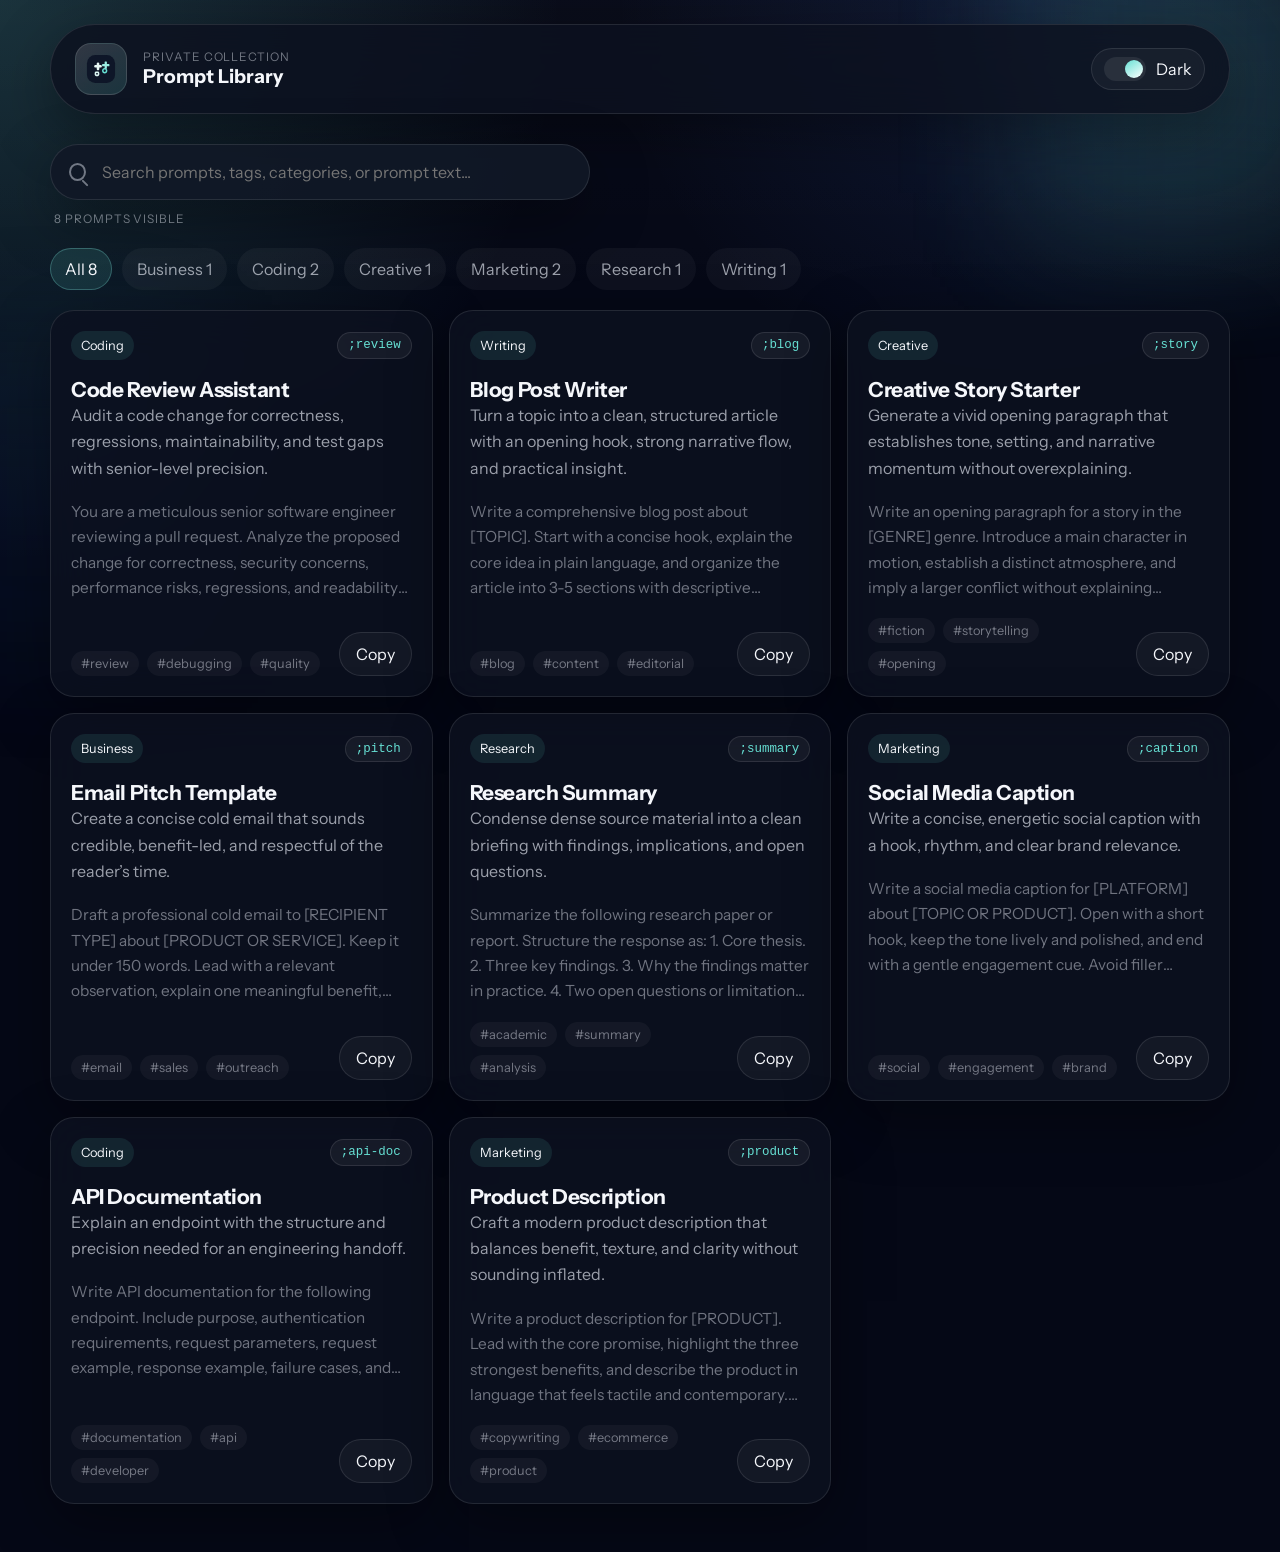
==== commit 60a98e2f: "Update" ====
--- a/index.html
+++ b/index.html
@@ -75,93 +75,109 @@
           </p>
         </section>
 
-        <section class="admin-shell hidden" id="adminShell" aria-label="Admin workspace">
-          <div class="admin-header">
-            <div>
-              <p class="eyebrow">Admin mode</p>
-              <h3>Manage prompt records</h3>
-            </div>
-            <div class="admin-actions">
-              <button class="secondary-button" id="openPaletteButton" type="button">
-                Quick add
-              </button>
-              <button class="ghost-button" id="adminLogoutButton" type="button">
-                Exit admin
-              </button>
-            </div>
-          </div>
-
-          <div class="admin-grid">
-            <section class="admin-panel">
-              <div class="panel-heading">
-                <h4 id="formTitle">Add prompt</h4>
-                <button class="ghost-button hidden" id="resetFormButton" type="button">
-                  New prompt
+        <section
+          class="admin-shell hidden"
+          id="adminShell"
+          aria-label="Admin workspace"
+          aria-hidden="true"
+        >
+          <div class="admin-shell-scrim" data-admin-close="true"></div>
+          <div class="admin-shell-panel" role="dialog" aria-modal="true" aria-labelledby="adminTitle">
+            <div class="admin-header">
+              <div>
+                <p class="eyebrow">Admin mode</p>
+                <h3 id="adminTitle">Manage prompt records</h3>
+              </div>
+              <div class="admin-actions">
+                <button class="secondary-button" id="openPaletteButton" type="button">
+                  Quick add
+                </button>
+                <button class="ghost-button" id="adminLogoutButton" type="button">
+                  Exit admin
                 </button>
               </div>
-
-              <form id="promptForm" class="prompt-form">
-                <input type="hidden" id="promptId" />
-
-                <label>
-                  <span>Title</span>
-                  <input id="promptTitle" name="title" type="text" required />
-                </label>
-
-                <label>
-                  <span>Category</span>
-                  <input id="promptCategory" name="category" type="text" required />
-                </label>
-
-                <label>
-                  <span>Short description</span>
-                  <textarea
-                    id="promptDescription"
-                    name="description"
-                    rows="3"
-                    maxlength="220"
-                    required
-                  ></textarea>
-                </label>
-
-                <label>
-                  <span>Prompt body</span>
-                  <textarea id="promptBody" name="body" rows="9" required></textarea>
-                </label>
-
-                <label>
-                  <span>Tags</span>
-                  <input
-                    id="promptTags"
-                    name="tags"
-                    type="text"
-                    placeholder="Comma-separated tags"
-                  />
-                </label>
-
-                <label class="checkbox-row">
-                  <input id="promptFavorite" name="favorite" type="checkbox" />
-                  <span>Mark as featured</span>
-                </label>
-
-                <div class="form-actions">
-                  <button class="primary-button" type="submit" id="savePromptButton">
-                    Save prompt
-                  </button>
-                  <button class="ghost-button" type="button" id="deletePromptButton">
-                    Delete
+            </div>
+
+            <div class="admin-grid">
+              <section class="admin-panel">
+                <div class="panel-heading">
+                  <h4 id="formTitle">Add prompt</h4>
+                  <button class="ghost-button hidden" id="resetFormButton" type="button">
+                    New prompt
                   </button>
                 </div>
-              </form>
-            </section>
-
-            <section class="admin-panel">
-              <div class="panel-heading">
-                <h4>Library records</h4>
-                <p id="adminSummary"></p>
-              </div>
-              <div class="admin-list" id="adminList"></div>
-            </section>
+
+                <form id="promptForm" class="prompt-form">
+                  <input type="hidden" id="promptId" />
+
+                  <label>
+                    <span>Title</span>
+                    <input id="promptTitle" name="title" type="text" required />
+                  </label>
+
+                  <label>
+                    <span>Category</span>
+                    <input id="promptCategory" name="category" type="text" required />
+                  </label>
+
+                  <label>
+                    <span>Shortcut</span>
+                    <input
+                      id="promptShortcut"
+                      name="shortcut"
+                      type="text"
+                      maxlength="32"
+                      autocomplete="off"
+                      spellcheck="false"
+                      placeholder="Optional, e.g. ;review"
+                    />
+                  </label>
+
+                  <label>
+                    <span>Short description</span>
+                    <textarea
+                      id="promptDescription"
+                      name="description"
+                      rows="3"
+                      maxlength="220"
+                      required
+                    ></textarea>
+                  </label>
+
+                  <label>
+                    <span>Prompt body</span>
+                    <textarea id="promptBody" name="body" rows="9" required></textarea>
+                  </label>
+
+                  <label>
+                    <span>Tags</span>
+                    <input
+                      id="promptTags"
+                      name="tags"
+                      type="text"
+                      placeholder="Comma-separated tags"
+                    />
+                  </label>
+
+                  <div class="form-actions">
+                    <button class="primary-button" type="submit" id="savePromptButton">
+                      Save prompt
+                    </button>
+                    <button class="ghost-button" type="button" id="deletePromptButton">
+                      Delete
+                    </button>
+                  </div>
+                </form>
+              </section>
+
+              <section class="admin-panel">
+                <div class="panel-heading">
+                  <h4>Library records</h4>
+                  <p id="adminSummary"></p>
+                </div>
+                <div class="admin-list" id="adminList"></div>
+              </section>
+            </div>
           </div>
         </section>
       </main>
@@ -212,24 +228,30 @@
     <div class="modal hidden" id="promptDetailModal" aria-hidden="true">
       <div class="modal-scrim" data-close="promptDetailModal"></div>
       <div class="modal-panel prompt-detail-panel">
+        <button
+          class="ghost-button prompt-detail-close"
+          id="promptDetailCloseButton"
+          type="button"
+          data-close="promptDetailModal"
+          aria-label="Close prompt details"
+        >
+          Close
+        </button>
         <div class="modal-heading prompt-detail-heading">
           <div class="prompt-detail-meta">
             <div class="prompt-detail-header-row">
               <span class="category-pill" id="promptDetailCategory"></span>
-              <span class="favorite-badge hidden" id="promptDetailFavorite">Featured</span>
+              <span class="shortcut-badge hidden" id="promptDetailShortcut"></span>
             </div>
             <h3 id="promptDetailTitle"></h3>
             <p id="promptDetailDescription"></p>
           </div>
-          <button class="ghost-button" type="button" data-close="promptDetailModal">
-            Close
-          </button>
         </div>
         <div class="prompt-detail-tags hidden" id="promptDetailTags"></div>
         <div class="prompt-detail-body" id="promptDetailBody"></div>
-        <div class="form-actions">
+        <div class="prompt-detail-actions">
           <button class="primary-button" type="button" id="promptDetailCopyButton">
-            Copy prompt
+            Copy Prompt
           </button>
         </div>
       </div>
--- a/styles.css
+++ b/styles.css
@@ -65,6 +65,10 @@
     color 220ms ease;
 }
 
+body.is-admin-open {
+  overflow: hidden;
+}
+
 button,
 input,
 textarea {
@@ -381,7 +385,8 @@
 }
 
 .category-pill,
-.tag-pill {
+.tag-pill,
+.shortcut-badge {
   display: inline-flex;
   align-items: center;
   border-radius: 999px;
@@ -394,9 +399,16 @@
   font-size: 0.8rem;
 }
 
-.favorite-badge {
+.shortcut-badge {
+  max-width: 100%;
+  padding: 6px 10px;
+  background: rgba(255, 255, 255, 0.05);
+  border: 1px solid var(--border);
   color: var(--accent);
-  font-size: 0.82rem;
+  font-size: 0.78rem;
+  font-family: ui-monospace, SFMono-Regular, Consolas, monospace;
+  line-height: 1;
+  white-space: nowrap;
 }
 
 .prompt-card h3 {
@@ -486,7 +498,27 @@
 }
 
 .admin-shell {
-  margin-top: 28px;
+  position: fixed;
+  inset: 0;
+  z-index: 30;
+  display: grid;
+  place-items: center;
+  padding: 18px;
+}
+
+.admin-shell-scrim {
+  position: absolute;
+  inset: 0;
+  background: rgba(0, 0, 0, 0.48);
+  backdrop-filter: blur(12px);
+}
+
+.admin-shell-panel {
+  position: relative;
+  z-index: 1;
+  width: min(calc(100% - 24px), var(--content-width));
+  max-height: calc(100vh - 36px);
+  overflow: auto;
   padding: 26px;
   border: 1px solid var(--border);
   border-radius: 32px;
@@ -501,6 +533,13 @@
   align-items: center;
   justify-content: space-between;
   gap: 16px;
+}
+
+.admin-record-meta {
+  display: flex;
+  align-items: center;
+  gap: 10px;
+  flex-wrap: wrap;
 }
 
 .admin-actions {
@@ -549,17 +588,6 @@
 .prompt-form textarea:focus,
 .stack-form input:focus {
   border-color: var(--border-strong);
-}
-
-.checkbox-row {
-  display: flex !important;
-  align-items: center;
-  gap: 10px;
-}
-
-.checkbox-row input {
-  width: auto;
-  accent-color: var(--accent-strong);
 }
 
 .form-actions {
@@ -646,6 +674,9 @@
 
 .prompt-detail-panel {
   width: min(calc(100% - 32px), 720px);
+  padding: 24px;
+  display: flex;
+  flex-direction: column;
 }
 
 .prompt-detail-heading {
@@ -655,6 +686,7 @@
 .prompt-detail-meta {
   display: grid;
   gap: 12px;
+  padding-right: 88px;
 }
 
 .prompt-detail-header-row {
@@ -662,6 +694,12 @@
   align-items: center;
   gap: 10px;
   flex-wrap: wrap;
+}
+
+.prompt-detail-close {
+  position: absolute;
+  top: 24px;
+  right: 24px;
 }
 
 .prompt-detail-heading h3 {
@@ -692,6 +730,12 @@
   color: var(--text-muted);
   line-height: 1.75;
   white-space: pre-wrap;
+}
+
+.prompt-detail-actions {
+  margin-top: 18px;
+  display: flex;
+  justify-content: flex-end;
 }
 
 .inline-error {
@@ -807,7 +851,21 @@
     align-items: flex-start;
   }
 
-  .admin-shell {
+  .admin-shell-panel {
     padding: 18px;
   }
-}
+
+  .admin-record-meta {
+    align-items: flex-start;
+  }
+
+  .prompt-detail-meta {
+    padding-right: 0;
+    margin-top: 44px;
+  }
+
+  .prompt-detail-close {
+    top: 18px;
+    right: 18px;
+  }
+}
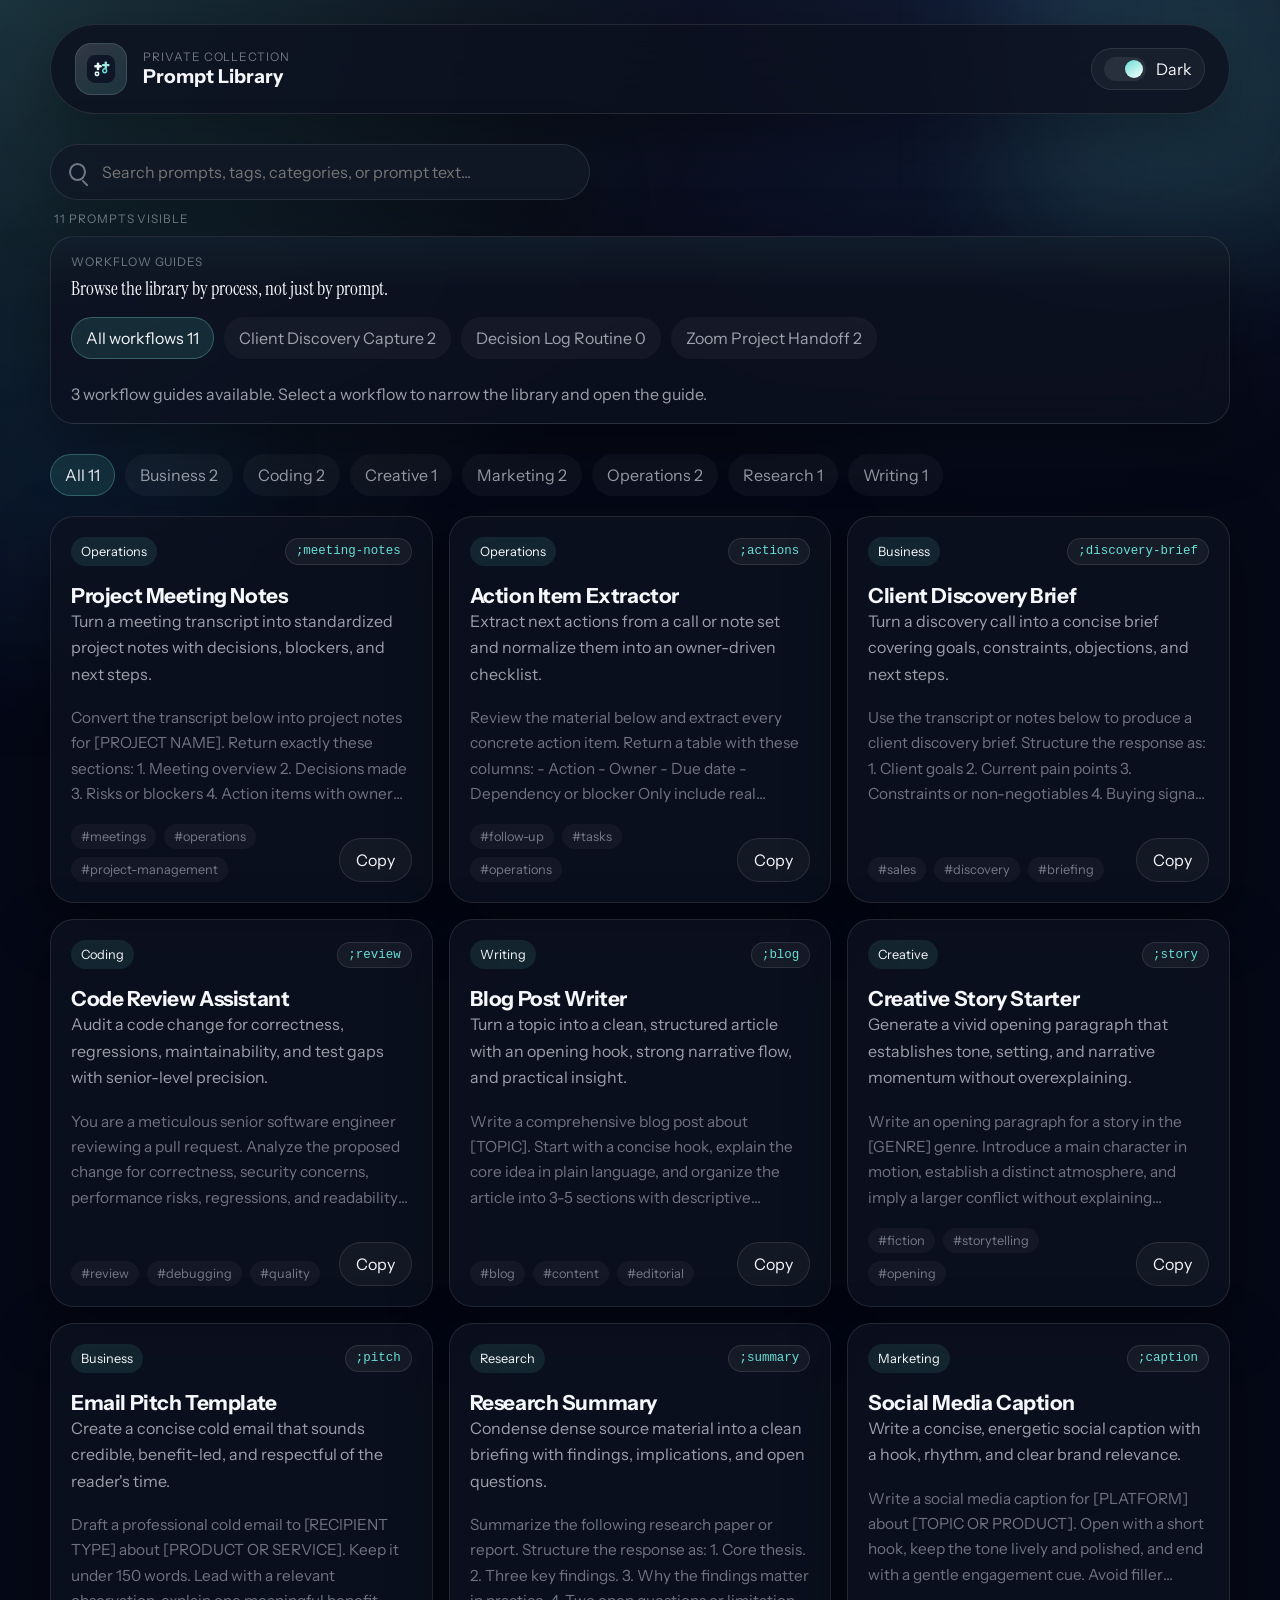
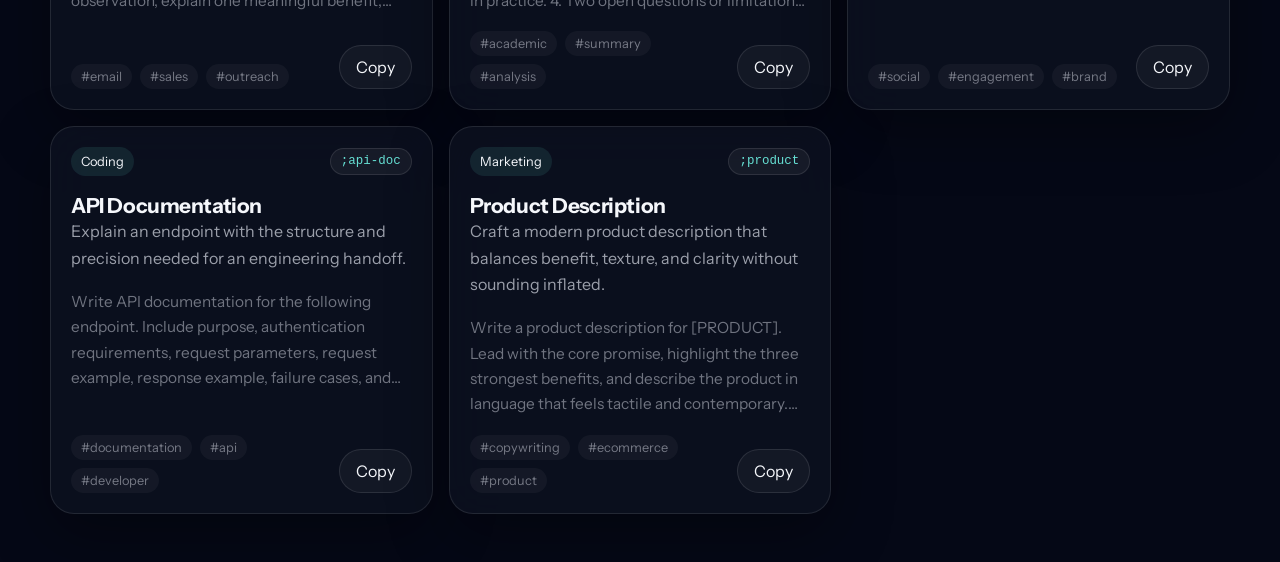
==== commit 985f8710: "Update" ====
--- a/index.html
+++ b/index.html
@@ -62,6 +62,20 @@
           <p class="toolbar-caption" id="resultSummary">Loading prompts...</p>
         </section>
 
+        <section class="workflow-toolbar" aria-label="Workflow guides">
+          <div class="workflow-toolbar-header">
+            <div>
+              <p class="eyebrow">Workflow guides</p>
+              <p class="workflow-toolbar-title">Browse the library by process, not just by prompt.</p>
+            </div>
+            <button class="secondary-button hidden" id="activeWorkflowButton" type="button">
+              View workflow guide
+            </button>
+          </div>
+          <section class="filters workflow-filters" id="workflowFilters" aria-label="Workflow filters"></section>
+          <p class="workflow-caption" id="workflowSummary">Loading workflows...</p>
+        </section>
+
         <section class="filters" id="categoryFilters" aria-label="Prompt filters"></section>
 
         <section class="prompt-grid" id="promptGrid" aria-live="polite"></section>
@@ -86,7 +100,10 @@
             <div class="admin-header">
               <div>
                 <p class="eyebrow">Admin mode</p>
-                <h3 id="adminTitle">Manage prompt records</h3>
+                <h3 id="adminTitle">Manage local draft prompts</h3>
+                <p class="admin-note">
+                  Published prompts and workflows come from repo-tracked files. Edits here stay in this browser only.
+                </p>
               </div>
               <div class="admin-actions">
                 <button class="secondary-button" id="openPaletteButton" type="button">
@@ -248,6 +265,13 @@
           </div>
         </div>
         <div class="prompt-detail-tags hidden" id="promptDetailTags"></div>
+        <section class="detail-section hidden" id="promptDetailWorkflows">
+          <div class="detail-section-header">
+            <p class="eyebrow">Workflow context</p>
+            <h4>Used in workflows</h4>
+          </div>
+          <div class="workflow-link-list" id="promptDetailWorkflowList"></div>
+        </section>
         <div class="prompt-detail-body" id="promptDetailBody"></div>
         <div class="prompt-detail-actions">
           <button class="primary-button" type="button" id="promptDetailCopyButton">
@@ -257,6 +281,70 @@
       </div>
     </div>
 
+    <div class="modal hidden" id="workflowDetailModal" aria-hidden="true">
+      <div class="modal-scrim" data-close="workflowDetailModal"></div>
+      <div class="modal-panel workflow-detail-panel">
+        <button
+          class="ghost-button prompt-detail-close"
+          id="workflowDetailCloseButton"
+          type="button"
+          data-close="workflowDetailModal"
+          aria-label="Close workflow details"
+        >
+          Close
+        </button>
+        <div class="modal-heading prompt-detail-heading">
+          <div class="prompt-detail-meta">
+            <div class="prompt-detail-header-row">
+              <span class="category-pill">Workflow Guide</span>
+            </div>
+            <h3 id="workflowDetailTitle"></h3>
+            <p id="workflowDetailSummary"></p>
+          </div>
+        </div>
+
+        <section class="detail-section">
+          <div class="detail-section-header">
+            <p class="eyebrow">When to use it</p>
+            <h4>Best fit</h4>
+          </div>
+          <p class="detail-section-copy" id="workflowDetailWhenToUse"></p>
+        </section>
+
+        <section class="detail-section">
+          <div class="detail-section-header">
+            <p class="eyebrow">Required inputs</p>
+            <h4>What you need</h4>
+          </div>
+          <ul class="workflow-input-list" id="workflowDetailInputs"></ul>
+        </section>
+
+        <section class="detail-section">
+          <div class="detail-section-header">
+            <p class="eyebrow">Steps</p>
+            <h4>How to run it</h4>
+          </div>
+          <ol class="workflow-step-list" id="workflowDetailSteps"></ol>
+        </section>
+
+        <section class="detail-section">
+          <div class="detail-section-header">
+            <p class="eyebrow">Expected output</p>
+            <h4>What you get</h4>
+          </div>
+          <p class="detail-section-copy" id="workflowDetailOutput"></p>
+        </section>
+
+        <section class="detail-section">
+          <div class="detail-section-header">
+            <p class="eyebrow">Linked prompts</p>
+            <h4>Prompt tools in this workflow</h4>
+          </div>
+          <div class="workflow-link-list" id="workflowDetailPrompts"></div>
+        </section>
+      </div>
+    </div>
+
     <div class="toast" id="toast" aria-live="polite" aria-atomic="true"></div>
 
     <script type="module" src="./js/main.js"></script>
--- a/styles.css
+++ b/styles.css
@@ -263,6 +263,50 @@
   padding: 6px 0 10px;
 }
 
+.workflow-toolbar {
+  margin-bottom: 18px;
+  padding: 18px 20px 16px;
+  border: 1px solid var(--border);
+  border-radius: 24px;
+  background: linear-gradient(180deg, rgba(102, 224, 212, 0.06), transparent 28%), var(--bg-elevated);
+  backdrop-filter: blur(22px);
+  box-shadow: var(--shadow);
+}
+
+.workflow-toolbar-header,
+.detail-section-header {
+  display: flex;
+  align-items: end;
+  justify-content: space-between;
+  gap: 16px;
+}
+
+.workflow-toolbar-title,
+.workflow-caption,
+.detail-section-copy,
+.workflow-step-copy p:last-child,
+.workflow-empty-copy,
+.admin-note {
+  margin: 0;
+  color: var(--text-muted);
+  line-height: 1.65;
+}
+
+.workflow-toolbar-title {
+  margin-top: 4px;
+  font-family: var(--font-serif);
+  font-size: 1.2rem;
+  color: var(--text);
+}
+
+.workflow-filters {
+  padding-bottom: 10px;
+}
+
+.workflow-caption {
+  margin-top: 2px;
+}
+
 .search-field {
   display: flex;
   align-items: center;
@@ -547,6 +591,11 @@
   gap: 10px;
 }
 
+.admin-note {
+  margin-top: 8px;
+  max-width: 56ch;
+}
+
 .admin-grid {
   margin-top: 18px;
   display: grid;
@@ -721,6 +770,19 @@
   gap: 8px;
 }
 
+.detail-section {
+  margin-top: 18px;
+  padding: 18px;
+  border: 1px solid var(--border);
+  border-radius: 20px;
+  background: var(--surface);
+}
+
+.detail-section-header h4 {
+  margin: 4px 0 0;
+  font-size: 1rem;
+}
+
 .prompt-detail-body {
   margin-top: 18px;
   padding: 18px;
@@ -736,6 +798,66 @@
   margin-top: 18px;
   display: flex;
   justify-content: flex-end;
+}
+
+.workflow-link-list {
+  display: flex;
+  flex-wrap: wrap;
+  gap: 10px;
+}
+
+.workflow-link {
+  padding: 10px 14px;
+  border: 1px solid var(--border);
+  border-radius: 999px;
+  background: rgba(102, 224, 212, 0.08);
+  color: var(--text);
+  cursor: pointer;
+  transition:
+    transform 180ms ease,
+    border-color 180ms ease,
+    background-color 180ms ease;
+}
+
+.workflow-link:hover {
+  transform: translateY(-1px);
+  border-color: var(--border-strong);
+}
+
+.workflow-detail-panel {
+  width: min(calc(100% - 32px), 780px);
+}
+
+.workflow-input-list,
+.workflow-step-list {
+  margin: 0;
+  padding-left: 20px;
+}
+
+.workflow-input-list li,
+.workflow-step-list li {
+  color: var(--text-muted);
+  line-height: 1.65;
+}
+
+.workflow-step-list {
+  display: grid;
+  gap: 14px;
+}
+
+.workflow-step {
+  padding-right: 4px;
+}
+
+.workflow-step-copy {
+  display: grid;
+  gap: 6px;
+}
+
+.workflow-step-title {
+  margin: 0;
+  color: var(--text);
+  font-weight: 600;
 }
 
 .inline-error {
@@ -846,7 +968,9 @@
   .prompt-footer,
   .admin-header,
   .panel-heading,
-  .prompt-detail-heading {
+  .prompt-detail-heading,
+  .workflow-toolbar-header,
+  .detail-section-header {
     flex-direction: column;
     align-items: flex-start;
   }
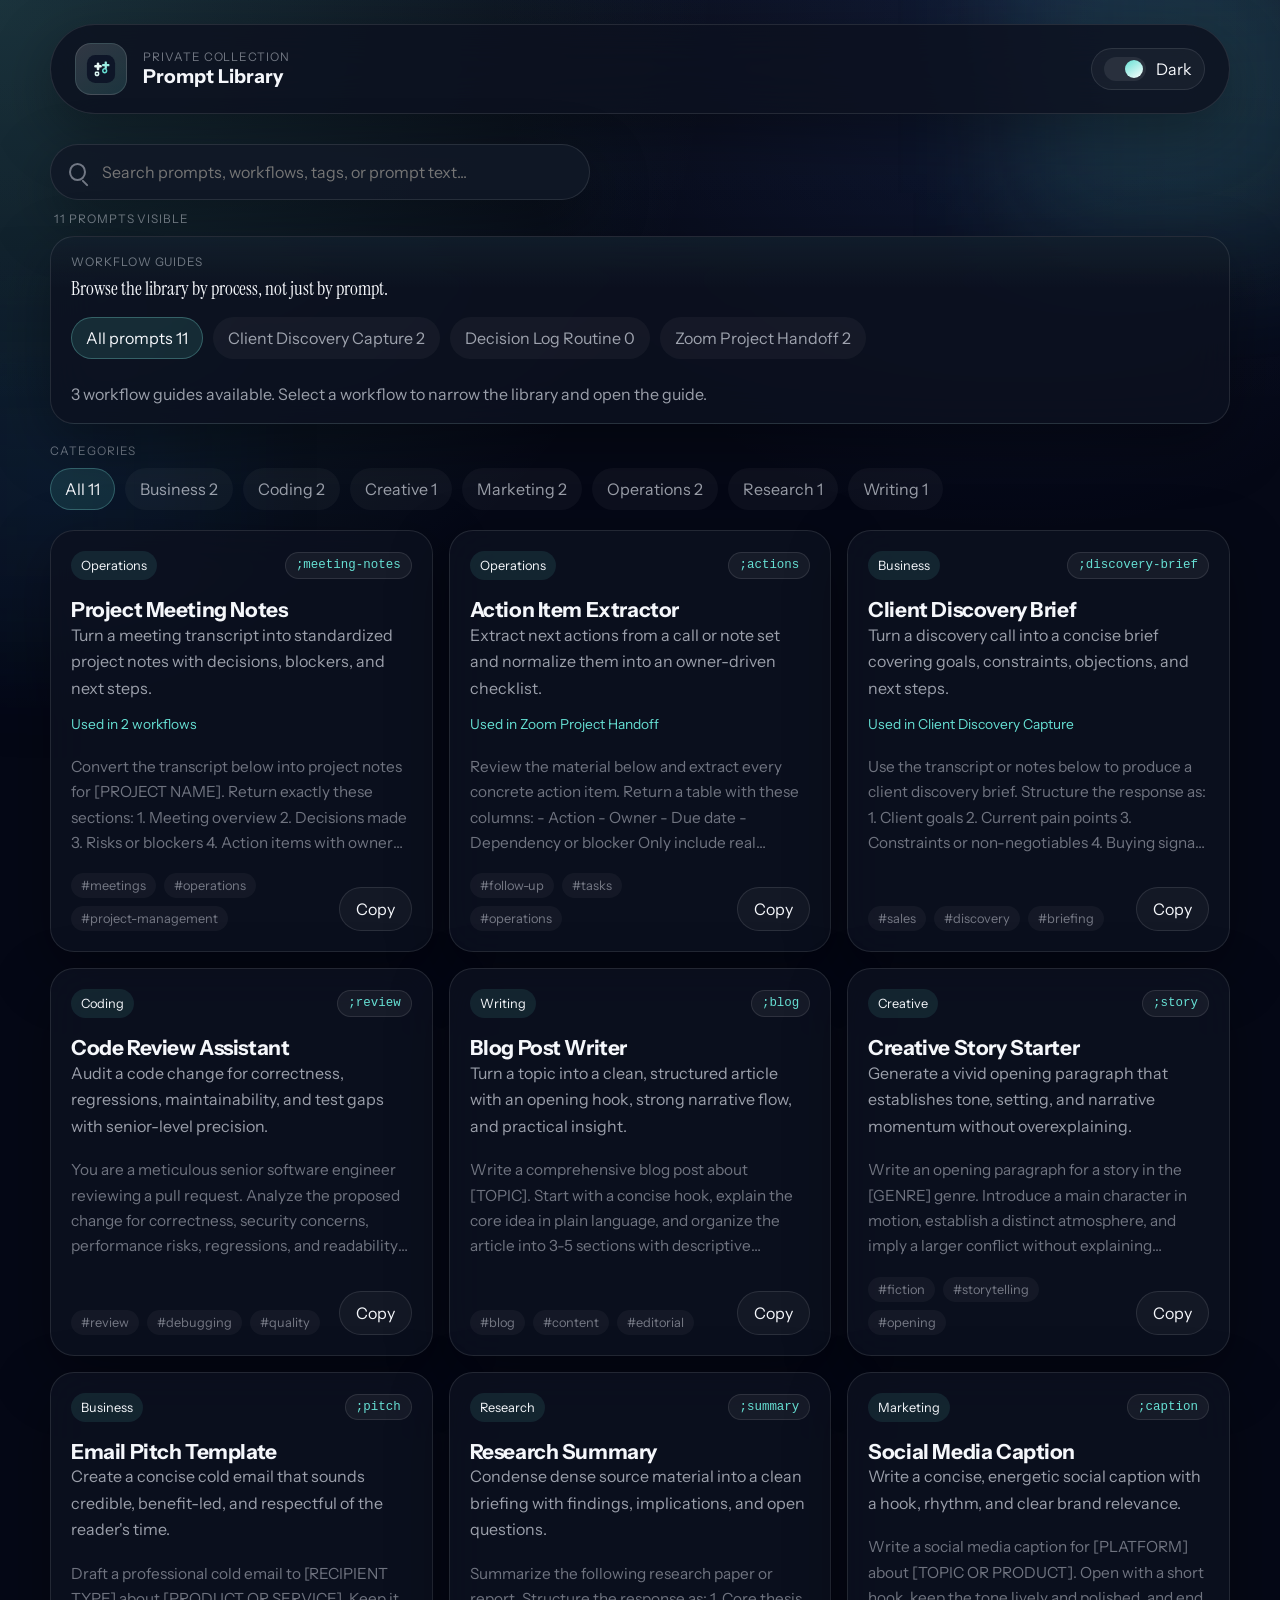
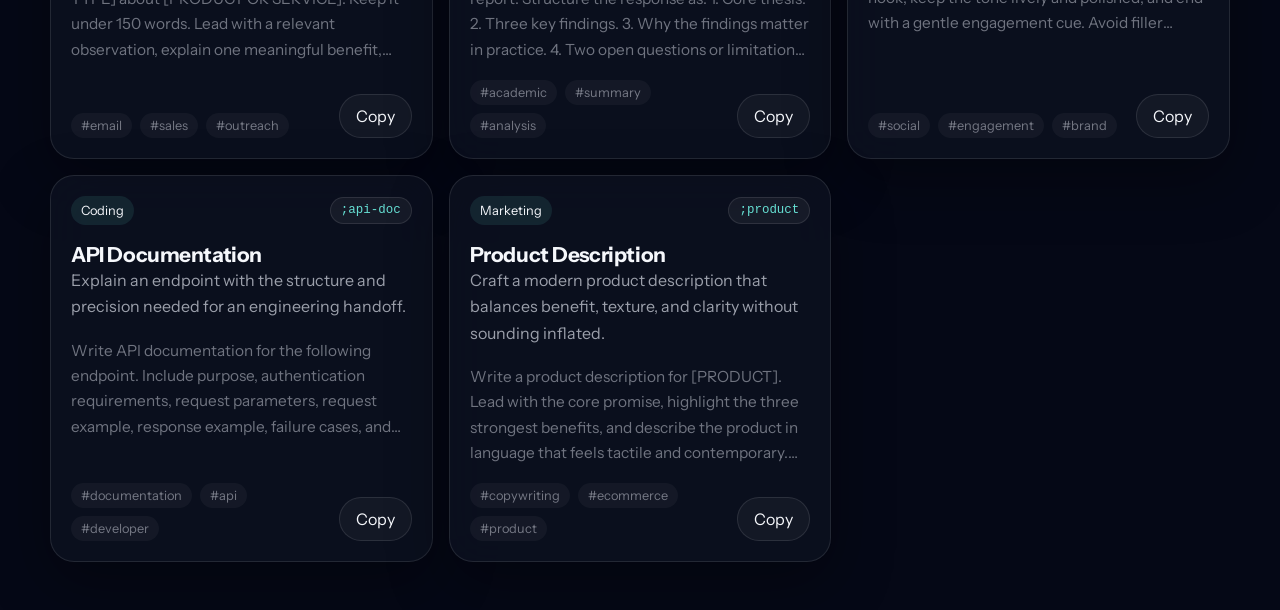
==== commit 6bdc3903: "Update" ====
--- a/index.html
+++ b/index.html
@@ -56,7 +56,7 @@
               type="search"
               autocomplete="off"
               spellcheck="false"
-              placeholder="Search prompts, tags, categories, or prompt text..."
+              placeholder="Search prompts, workflows, tags, or prompt text..."
             />
           </label>
           <p class="toolbar-caption" id="resultSummary">Loading prompts...</p>
@@ -74,16 +74,42 @@
           </div>
           <section class="filters workflow-filters" id="workflowFilters" aria-label="Workflow filters"></section>
           <p class="workflow-caption" id="workflowSummary">Loading workflows...</p>
-        </section>
-
-        <section class="filters" id="categoryFilters" aria-label="Prompt filters"></section>
+          <section class="workflow-guide-preview hidden" id="workflowGuidePreview" aria-live="polite">
+            <div class="workflow-preview-grid">
+              <div>
+                <p class="eyebrow">When to use it</p>
+                <p id="workflowPreviewWhenToUse"></p>
+              </div>
+              <div>
+                <p class="eyebrow">Expected output</p>
+                <p id="workflowPreviewOutput"></p>
+              </div>
+            </div>
+            <div class="workflow-preview-steps">
+              <div class="detail-section-header">
+                <div>
+                  <p class="eyebrow">Next steps</p>
+                  <h4>Run the workflow</h4>
+                </div>
+              </div>
+              <ol class="workflow-step-list compact" id="workflowPreviewSteps"></ol>
+            </div>
+          </section>
+        </section>
+
+        <section class="filter-group" aria-label="Category filters">
+          <p class="eyebrow">Categories</p>
+          <section class="filters category-filters" id="categoryFilters" aria-label="Prompt filters"></section>
+        </section>
+
+        <section class="active-filter-bar hidden" id="activeFilterBar" aria-label="Active filters"></section>
 
         <section class="prompt-grid" id="promptGrid" aria-live="polite"></section>
 
         <section class="empty-state hidden" id="emptyState">
           <p class="empty-eyebrow">No matches</p>
-          <h3>Nothing fits that search yet.</h3>
-          <p>
+          <h3 id="emptyStateTitle">Nothing fits that search yet.</h3>
+          <p id="emptyStateMessage">
             Try another keyword, clear the active category, or expand the
             library in admin mode.
           </p>
@@ -274,6 +300,9 @@
         </section>
         <div class="prompt-detail-body" id="promptDetailBody"></div>
         <div class="prompt-detail-actions">
+          <button class="secondary-button hidden" type="button" id="promptDetailBackWorkflowButton">
+            Back to Workflow
+          </button>
           <button class="primary-button" type="button" id="promptDetailCopyButton">
             Copy Prompt
           </button>
--- a/styles.css
+++ b/styles.css
@@ -69,6 +69,10 @@
   overflow: hidden;
 }
 
+body.is-modal-open {
+  overflow: hidden;
+}
+
 button,
 input,
 textarea {
@@ -305,6 +309,28 @@
 
 .workflow-caption {
   margin-top: 2px;
+}
+
+.workflow-guide-preview {
+  margin-top: 16px;
+  display: grid;
+  gap: 18px;
+  padding: 18px;
+  border: 1px solid var(--border);
+  border-radius: 20px;
+  background: rgba(255, 255, 255, 0.035);
+}
+
+.workflow-preview-grid {
+  display: grid;
+  grid-template-columns: repeat(2, minmax(0, 1fr));
+  gap: 16px;
+}
+
+.workflow-preview-grid p:last-child {
+  margin: 6px 0 0;
+  color: var(--text-muted);
+  line-height: 1.65;
 }
 
 .search-field {
@@ -360,6 +386,39 @@
   flex-wrap: wrap;
   gap: 10px;
   padding: 12px 0 20px;
+}
+
+.filter-group {
+  padding-top: 2px;
+}
+
+.category-filters {
+  padding-top: 10px;
+}
+
+.active-filter-bar {
+  margin: -4px 0 18px;
+  display: flex;
+  align-items: center;
+  flex-wrap: wrap;
+  gap: 10px;
+}
+
+.active-filter-chip {
+  padding: 8px 12px;
+  border: 1px solid var(--border-strong);
+  border-radius: 999px;
+  background: rgba(102, 224, 212, 0.12);
+  color: var(--text);
+  cursor: pointer;
+}
+
+.active-filter-chip span {
+  color: var(--text-soft);
+}
+
+.active-filter-clear {
+  padding: 8px 4px;
 }
 
 .filter-chip {
@@ -463,7 +522,8 @@
 }
 
 .prompt-description,
-.prompt-snippet {
+.prompt-snippet,
+.workflow-membership {
   margin: 0;
   color: var(--text-muted);
   line-height: 1.65;
@@ -478,6 +538,12 @@
   font-size: 0.96rem;
 }
 
+.workflow-membership {
+  margin-top: -6px;
+  color: var(--accent);
+  font-size: 0.86rem;
+}
+
 .prompt-footer {
   margin-top: auto;
   display: flex;
@@ -697,6 +763,7 @@
   z-index: 40;
   display: grid;
   place-items: center;
+  overscroll-behavior: contain;
 }
 
 .modal-scrim {
@@ -711,6 +778,9 @@
   position: relative;
   z-index: 1;
   width: min(calc(100% - 32px), 460px);
+  max-height: calc(100vh - 32px);
+  overflow: auto;
+  overscroll-behavior: contain;
   padding: 24px;
   border-radius: 28px;
   animation: modal-rise 180ms ease;
@@ -845,8 +915,15 @@
   gap: 14px;
 }
 
+.workflow-step-list.compact {
+  padding-left: 0;
+  list-style: none;
+}
+
 .workflow-step {
   padding-right: 4px;
+  display: grid;
+  gap: 10px;
 }
 
 .workflow-step-copy {
@@ -858,6 +935,16 @@
   margin: 0;
   color: var(--text);
   font-weight: 600;
+}
+
+.workflow-step-actions {
+  display: flex;
+  flex-wrap: wrap;
+  gap: 8px;
+}
+
+.workflow-link.secondary {
+  background: transparent;
 }
 
 .inline-error {
@@ -965,6 +1052,10 @@
     min-height: auto;
   }
 
+  .workflow-preview-grid {
+    grid-template-columns: 1fr;
+  }
+
   .prompt-footer,
   .admin-header,
   .panel-heading,
@@ -993,3 +1084,14 @@
     right: 18px;
   }
 }
+
+@media (prefers-reduced-motion: reduce) {
+  *,
+  *::before,
+  *::after {
+    animation-duration: 0.01ms !important;
+    animation-iteration-count: 1 !important;
+    scroll-behavior: auto !important;
+    transition-duration: 0.01ms !important;
+  }
+}
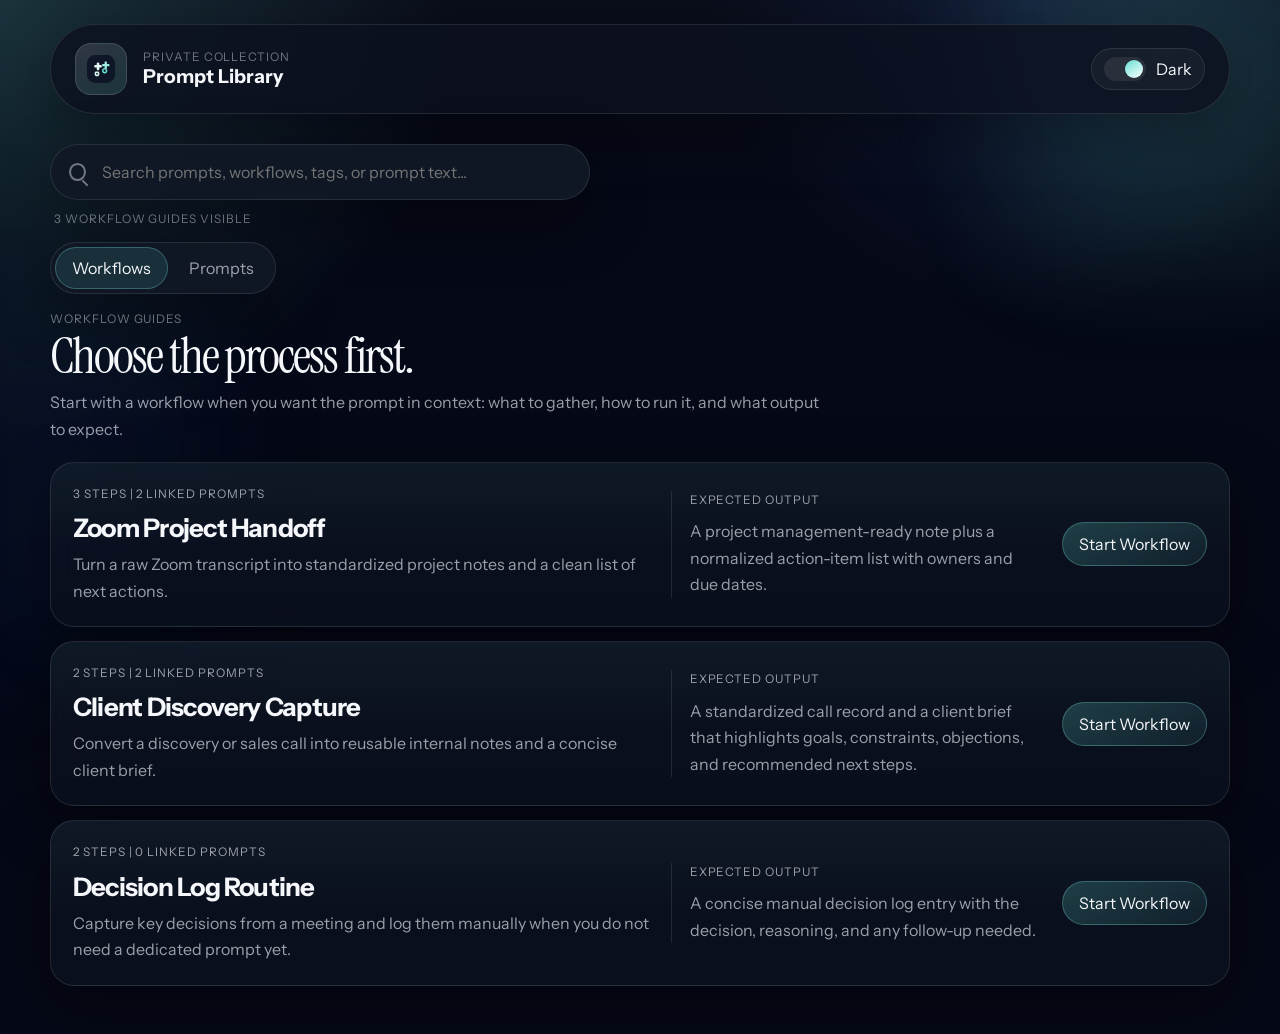
==== commit ab465f7d: "Updates" ====
--- a/index.html
+++ b/index.html
@@ -60,59 +60,53 @@
             />
           </label>
           <p class="toolbar-caption" id="resultSummary">Loading prompts...</p>
-        </section>
-
-        <section class="workflow-toolbar" aria-label="Workflow guides">
-          <div class="workflow-toolbar-header">
+          <div class="view-switch" id="viewSwitch" aria-label="Library view">
+            <button class="view-switch-button active" type="button" data-view="workflows">
+              Workflows
+            </button>
+            <button class="view-switch-button" type="button" data-view="prompts">
+              Prompts
+            </button>
+          </div>
+        </section>
+
+        <section class="library-view" id="workflowView" aria-label="Workflow browser">
+          <div class="workflow-view-header">
             <div>
               <p class="eyebrow">Workflow guides</p>
-              <p class="workflow-toolbar-title">Browse the library by process, not just by prompt.</p>
-            </div>
-            <button class="secondary-button hidden" id="activeWorkflowButton" type="button">
-              View workflow guide
-            </button>
-          </div>
-          <section class="filters workflow-filters" id="workflowFilters" aria-label="Workflow filters"></section>
-          <p class="workflow-caption" id="workflowSummary">Loading workflows...</p>
-          <section class="workflow-guide-preview hidden" id="workflowGuidePreview" aria-live="polite">
-            <div class="workflow-preview-grid">
-              <div>
-                <p class="eyebrow">When to use it</p>
-                <p id="workflowPreviewWhenToUse"></p>
-              </div>
-              <div>
-                <p class="eyebrow">Expected output</p>
-                <p id="workflowPreviewOutput"></p>
-              </div>
-            </div>
-            <div class="workflow-preview-steps">
-              <div class="detail-section-header">
-                <div>
-                  <p class="eyebrow">Next steps</p>
-                  <h4>Run the workflow</h4>
-                </div>
-              </div>
-              <ol class="workflow-step-list compact" id="workflowPreviewSteps"></ol>
-            </div>
+              <h2>Choose the process first.</h2>
+              <p>
+                Start with a workflow when you want the prompt in context: what to gather,
+                how to run it, and what output to expect.
+              </p>
+            </div>
+          </div>
+          <section class="workflow-list" id="workflowList" aria-live="polite"></section>
+          <section class="empty-state hidden" id="workflowEmptyState">
+            <p class="empty-eyebrow">No workflows</p>
+            <h3>No workflow guides match that search.</h3>
+            <p>Try another keyword or switch to prompts to search the standalone library.</p>
           </section>
         </section>
 
-        <section class="filter-group" aria-label="Category filters">
-          <p class="eyebrow">Categories</p>
-          <section class="filters category-filters" id="categoryFilters" aria-label="Prompt filters"></section>
-        </section>
-
-        <section class="active-filter-bar hidden" id="activeFilterBar" aria-label="Active filters"></section>
-
-        <section class="prompt-grid" id="promptGrid" aria-live="polite"></section>
-
-        <section class="empty-state hidden" id="emptyState">
-          <p class="empty-eyebrow">No matches</p>
-          <h3 id="emptyStateTitle">Nothing fits that search yet.</h3>
-          <p id="emptyStateMessage">
-            Try another keyword, clear the active category, or expand the
-            library in admin mode.
-          </p>
+        <section class="library-view hidden" id="promptView" aria-label="Prompt browser">
+          <section class="filter-group" aria-label="Category filters">
+            <p class="eyebrow">Categories</p>
+            <section class="filters category-filters" id="categoryFilters" aria-label="Prompt filters"></section>
+          </section>
+
+          <section class="active-filter-bar hidden" id="activeFilterBar" aria-label="Active filters"></section>
+
+          <section class="prompt-grid" id="promptGrid" aria-live="polite"></section>
+
+          <section class="empty-state hidden" id="emptyState">
+            <p class="empty-eyebrow">No matches</p>
+            <h3 id="emptyStateTitle">Nothing fits that search yet.</h3>
+            <p id="emptyStateMessage">
+              Try another keyword, clear the active category, or expand the
+              library in admin mode.
+            </p>
+          </section>
         </section>
 
         <section
--- a/styles.css
+++ b/styles.css
@@ -267,6 +267,108 @@
   padding: 6px 0 10px;
 }
 
+.view-switch {
+  margin-top: 16px;
+  width: fit-content;
+  padding: 4px;
+  display: inline-flex;
+  gap: 4px;
+  border: 1px solid var(--border);
+  border-radius: 999px;
+  background: var(--bg-elevated-strong);
+  box-shadow: var(--shadow);
+}
+
+.view-switch-button {
+  padding: 10px 16px;
+  border: 1px solid transparent;
+  border-radius: 999px;
+  background: transparent;
+  color: var(--text-muted);
+  cursor: pointer;
+  transition:
+    background-color 180ms ease,
+    border-color 180ms ease,
+    color 180ms ease;
+}
+
+.view-switch-button.active {
+  background: rgba(102, 224, 212, 0.12);
+  border-color: var(--border-strong);
+  color: var(--text);
+}
+
+.library-view {
+  animation: modal-rise 180ms ease;
+}
+
+.workflow-view-header {
+  margin: 8px 0 18px;
+  max-width: 780px;
+}
+
+.workflow-view-header h2 {
+  margin: 4px 0 8px;
+  font-family: var(--font-serif);
+  font-size: clamp(2rem, 4vw, 3.4rem);
+  font-weight: 400;
+  line-height: 1;
+  letter-spacing: -0.04em;
+}
+
+.workflow-view-header p:last-child {
+  margin: 0;
+  color: var(--text-muted);
+  line-height: 1.7;
+}
+
+.workflow-list {
+  display: grid;
+  gap: 14px;
+}
+
+.workflow-card {
+  padding: 22px;
+  display: grid;
+  grid-template-columns: minmax(0, 1.4fr) minmax(260px, 0.9fr) auto;
+  align-items: center;
+  gap: 20px;
+  border: 1px solid var(--border);
+  border-radius: 24px;
+  background: linear-gradient(180deg, rgba(102, 224, 212, 0.05), transparent 55%), var(--bg-elevated);
+  backdrop-filter: blur(22px);
+  box-shadow: var(--shadow);
+  transition:
+    transform 180ms ease,
+    border-color 180ms ease;
+}
+
+.workflow-card:hover {
+  transform: translateY(-2px);
+  border-color: var(--border-strong);
+}
+
+.workflow-card h3 {
+  margin: 8px 0 8px;
+  font-size: clamp(1.35rem, 2vw, 1.85rem);
+  letter-spacing: -0.03em;
+}
+
+.workflow-card p {
+  margin: 0;
+  color: var(--text-muted);
+  line-height: 1.65;
+}
+
+.workflow-card-detail {
+  padding-left: 18px;
+  border-left: 1px solid var(--border);
+}
+
+.workflow-card-detail p:last-child {
+  margin-top: 8px;
+}
+
 .workflow-toolbar {
   margin-bottom: 18px;
   padding: 18px 20px 16px;
@@ -1027,6 +1129,18 @@
   .prompt-grid {
     grid-template-columns: repeat(2, minmax(0, 1fr));
   }
+
+  .workflow-card {
+    grid-template-columns: 1fr;
+    align-items: stretch;
+  }
+
+  .workflow-card-detail {
+    padding-left: 0;
+    padding-top: 16px;
+    border-left: 0;
+    border-top: 1px solid var(--border);
+  }
 }
 
 @media (max-width: 760px) {
@@ -1044,6 +1158,14 @@
     margin-top: 18px;
   }
 
+  .view-switch {
+    width: 100%;
+  }
+
+  .view-switch-button {
+    flex: 1;
+  }
+
   .prompt-grid {
     grid-template-columns: 1fr;
   }
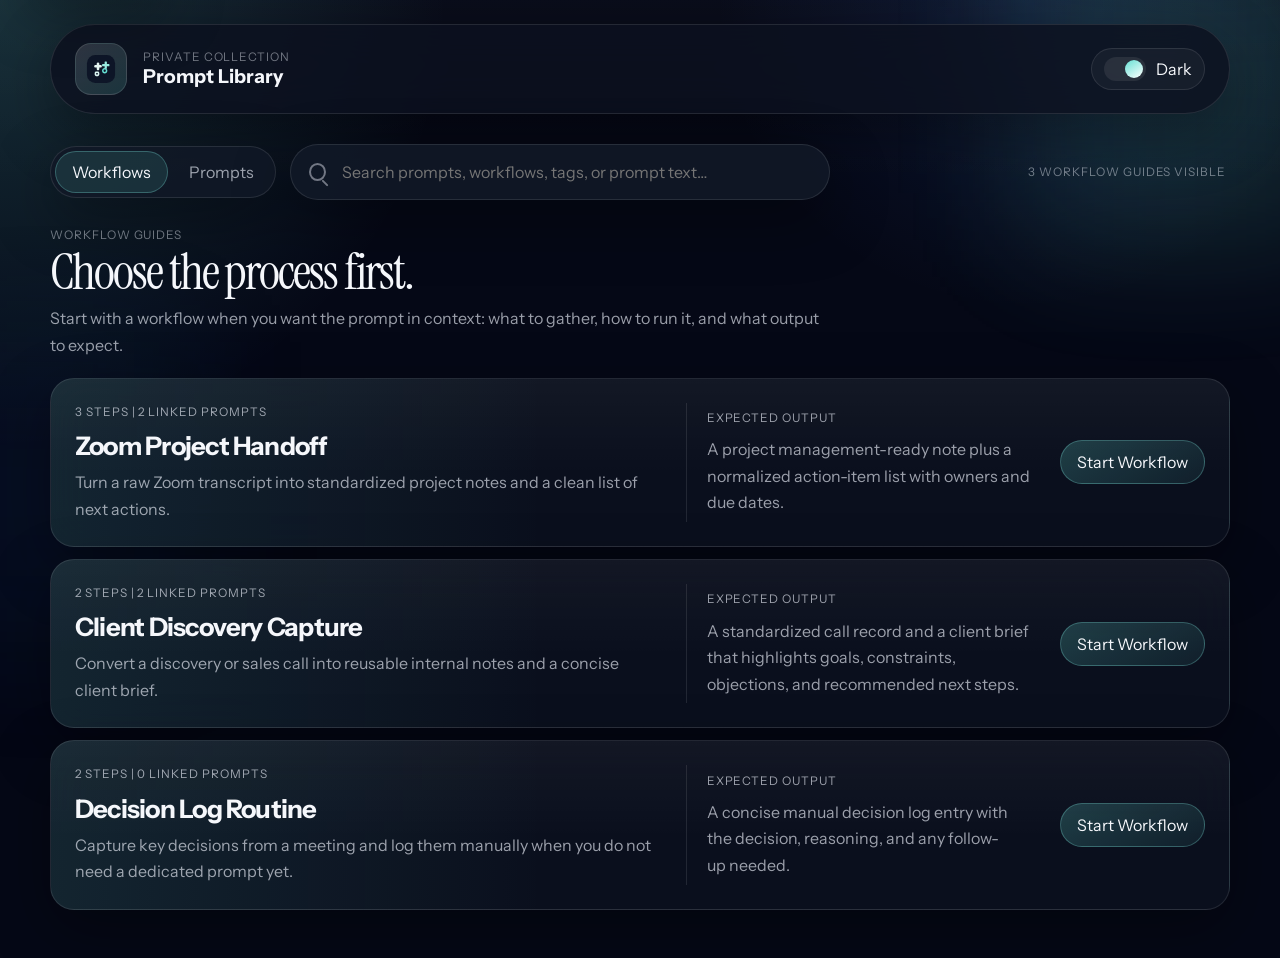
==== commit 72e0a22a: "Update" ====
--- a/index.html
+++ b/index.html
@@ -17,6 +17,7 @@
     <link rel="stylesheet" href="./styles.css" />
   </head>
   <body>
+    <a class="skip-link" href="#mainContent">Skip to content</a>
     <div class="app-shell">
       <div class="ambient ambient-one" aria-hidden="true"></div>
       <div class="ambient ambient-two" aria-hidden="true"></div>
@@ -24,7 +25,7 @@
       <header class="topbar">
         <div class="brand">
           <div class="brand-mark">
-            <img src="./assets/logo.svg" alt="" />
+            <img src="./assets/logo.svg" alt="" width="30" height="30" />
           </div>
           <div>
             <p class="eyebrow">Private collection</p>
@@ -47,8 +48,26 @@
         </div>
       </header>
 
-      <main class="layout">
+      <main class="layout" id="mainContent">
         <section class="toolbar">
+          <div class="view-switch" id="viewSwitch" role="group" aria-label="Library view">
+            <button
+              class="view-switch-button active"
+              type="button"
+              data-view="workflows"
+              aria-pressed="true"
+            >
+              Workflows
+            </button>
+            <button
+              class="view-switch-button"
+              type="button"
+              data-view="prompts"
+              aria-pressed="false"
+            >
+              Prompts
+            </button>
+          </div>
           <label class="search-field" for="searchInput">
             <span class="search-icon" aria-hidden="true"></span>
             <input
@@ -56,18 +75,10 @@
               type="search"
               autocomplete="off"
               spellcheck="false"
-              placeholder="Search prompts, workflows, tags, or prompt text..."
+              placeholder="Search prompts, workflows, tags, or prompt text…"
             />
           </label>
-          <p class="toolbar-caption" id="resultSummary">Loading prompts...</p>
-          <div class="view-switch" id="viewSwitch" aria-label="Library view">
-            <button class="view-switch-button active" type="button" data-view="workflows">
-              Workflows
-            </button>
-            <button class="view-switch-button" type="button" data-view="prompts">
-              Prompts
-            </button>
-          </div>
+          <p class="toolbar-caption" id="resultSummary">Loading prompts…</p>
         </section>
 
         <section class="library-view" id="workflowView" aria-label="Workflow browser">
@@ -326,7 +337,7 @@
           </div>
         </div>
 
-        <section class="detail-section">
+        <section class="workflow-modal-section workflow-modal-supporting">
           <div class="detail-section-header">
             <p class="eyebrow">When to use it</p>
             <h4>Best fit</h4>
@@ -334,7 +345,7 @@
           <p class="detail-section-copy" id="workflowDetailWhenToUse"></p>
         </section>
 
-        <section class="detail-section">
+        <section class="workflow-modal-section workflow-modal-supporting">
           <div class="detail-section-header">
             <p class="eyebrow">Required inputs</p>
             <h4>What you need</h4>
@@ -342,7 +353,7 @@
           <ul class="workflow-input-list" id="workflowDetailInputs"></ul>
         </section>
 
-        <section class="detail-section">
+        <section class="workflow-modal-section workflow-modal-steps">
           <div class="detail-section-header">
             <p class="eyebrow">Steps</p>
             <h4>How to run it</h4>
@@ -350,7 +361,7 @@
           <ol class="workflow-step-list" id="workflowDetailSteps"></ol>
         </section>
 
-        <section class="detail-section">
+        <section class="workflow-modal-section workflow-modal-supporting">
           <div class="detail-section-header">
             <p class="eyebrow">Expected output</p>
             <h4>What you get</h4>
@@ -358,7 +369,7 @@
           <p class="detail-section-copy" id="workflowDetailOutput"></p>
         </section>
 
-        <section class="detail-section">
+        <section class="workflow-modal-section workflow-modal-supporting">
           <div class="detail-section-header">
             <p class="eyebrow">Linked prompts</p>
             <h4>Prompt tools in this workflow</h4>
--- a/styles.css
+++ b/styles.css
@@ -92,6 +92,25 @@
   display: none !important;
 }
 
+.skip-link {
+  position: fixed;
+  left: 24px;
+  top: 18px;
+  z-index: 100;
+  padding: 10px 14px;
+  border: 1px solid var(--border-strong);
+  border-radius: 999px;
+  background: var(--bg-elevated-strong);
+  color: var(--text);
+  box-shadow: var(--shadow);
+  transform: translateY(-160%);
+  transition: transform 180ms ease;
+}
+
+.skip-link:focus {
+  transform: translateY(0);
+}
+
 .app-shell {
   position: relative;
   min-height: 100vh;
@@ -217,6 +236,22 @@
   border-color: var(--border-strong);
 }
 
+.theme-toggle:focus-visible,
+.primary-button:focus-visible,
+.secondary-button:focus-visible,
+.ghost-button:focus-visible,
+.copy-button:focus-visible,
+.view-switch-button:focus-visible,
+.filter-chip:focus-visible,
+.active-filter-chip:focus-visible,
+.workflow-link:focus-visible,
+.text-button:focus-visible,
+.palette-item:focus-visible,
+.skip-link:focus-visible {
+  outline: 2px solid var(--accent);
+  outline-offset: 3px;
+}
+
 .theme-toggle {
   display: inline-flex;
   align-items: center;
@@ -264,11 +299,14 @@
 }
 
 .toolbar {
-  padding: 6px 0 10px;
+  padding: 6px 0 20px;
+  display: grid;
+  grid-template-columns: auto minmax(260px, 540px) minmax(140px, 1fr);
+  align-items: center;
+  gap: 14px;
 }
 
 .view-switch {
-  margin-top: 16px;
   width: fit-content;
   padding: 4px;
   display: inline-flex;
@@ -292,6 +330,11 @@
     color 180ms ease;
 }
 
+.view-switch-button:hover {
+  color: var(--text);
+  background: var(--surface);
+}
+
 .view-switch-button.active {
   background: rgba(102, 224, 212, 0.12);
   border-color: var(--border-strong);
@@ -314,28 +357,33 @@
   font-weight: 400;
   line-height: 1;
   letter-spacing: -0.04em;
+  text-wrap: balance;
 }
 
 .workflow-view-header p:last-child {
   margin: 0;
   color: var(--text-muted);
   line-height: 1.7;
+  text-wrap: pretty;
 }
 
 .workflow-list {
   display: grid;
-  gap: 14px;
+  gap: 12px;
 }
 
 .workflow-card {
-  padding: 22px;
-  display: grid;
-  grid-template-columns: minmax(0, 1.4fr) minmax(260px, 0.9fr) auto;
+  padding: 24px;
+  display: grid;
+  grid-template-columns: minmax(0, 1.3fr) minmax(240px, 0.78fr) auto;
   align-items: center;
   gap: 20px;
   border: 1px solid var(--border);
   border-radius: 24px;
-  background: linear-gradient(180deg, rgba(102, 224, 212, 0.05), transparent 55%), var(--bg-elevated);
+  background:
+    linear-gradient(90deg, rgba(102, 224, 212, 0.1), transparent 42%),
+    linear-gradient(180deg, rgba(255, 255, 255, 0.035), transparent 58%),
+    var(--bg-elevated);
   backdrop-filter: blur(22px);
   box-shadow: var(--shadow);
   transition:
@@ -348,20 +396,29 @@
   border-color: var(--border-strong);
 }
 
+.workflow-card-main {
+  min-width: 0;
+}
+
 .workflow-card h3 {
   margin: 8px 0 8px;
   font-size: clamp(1.35rem, 2vw, 1.85rem);
   letter-spacing: -0.03em;
+  text-wrap: balance;
 }
 
 .workflow-card p {
   margin: 0;
   color: var(--text-muted);
   line-height: 1.65;
+  text-wrap: pretty;
 }
 
 .workflow-card-detail {
-  padding-left: 18px;
+  align-self: stretch;
+  padding-left: 20px;
+  display: grid;
+  align-content: center;
   border-left: 1px solid var(--border);
 }
 
@@ -369,17 +426,11 @@
   margin-top: 8px;
 }
 
-.workflow-toolbar {
-  margin-bottom: 18px;
-  padding: 18px 20px 16px;
-  border: 1px solid var(--border);
-  border-radius: 24px;
-  background: linear-gradient(180deg, rgba(102, 224, 212, 0.06), transparent 28%), var(--bg-elevated);
-  backdrop-filter: blur(22px);
-  box-shadow: var(--shadow);
-}
-
-.workflow-toolbar-header,
+.workflow-card .primary-button {
+  justify-self: end;
+  white-space: nowrap;
+}
+
 .detail-section-header {
   display: flex;
   align-items: end;
@@ -387,50 +438,11 @@
   gap: 16px;
 }
 
-.workflow-toolbar-title,
-.workflow-caption,
 .detail-section-copy,
 .workflow-step-copy p:last-child,
 .workflow-empty-copy,
 .admin-note {
   margin: 0;
-  color: var(--text-muted);
-  line-height: 1.65;
-}
-
-.workflow-toolbar-title {
-  margin-top: 4px;
-  font-family: var(--font-serif);
-  font-size: 1.2rem;
-  color: var(--text);
-}
-
-.workflow-filters {
-  padding-bottom: 10px;
-}
-
-.workflow-caption {
-  margin-top: 2px;
-}
-
-.workflow-guide-preview {
-  margin-top: 16px;
-  display: grid;
-  gap: 18px;
-  padding: 18px;
-  border: 1px solid var(--border);
-  border-radius: 20px;
-  background: rgba(255, 255, 255, 0.035);
-}
-
-.workflow-preview-grid {
-  display: grid;
-  grid-template-columns: repeat(2, minmax(0, 1fr));
-  gap: 16px;
-}
-
-.workflow-preview-grid p:last-child {
-  margin: 6px 0 0;
   color: var(--text-muted);
   line-height: 1.65;
 }
@@ -480,7 +492,9 @@
 }
 
 .toolbar-caption {
-  padding: 12px 4px 0;
+  justify-self: end;
+  padding: 0 4px;
+  text-align: right;
 }
 
 .filters {
@@ -621,6 +635,7 @@
   font-size: 1.3rem;
   line-height: 1.15;
   letter-spacing: -0.02em;
+  text-wrap: balance;
 }
 
 .prompt-description,
@@ -927,6 +942,7 @@
   font-size: clamp(1.8rem, 3.2vw, 2.5rem);
   line-height: 1;
   letter-spacing: -0.03em;
+  text-wrap: balance;
 }
 
 .prompt-detail-heading p {
@@ -1000,10 +1016,39 @@
   width: min(calc(100% - 32px), 780px);
 }
 
-.workflow-input-list,
+.workflow-modal-section {
+  margin-top: 18px;
+  padding-top: 18px;
+  border-top: 1px solid var(--border);
+}
+
+.workflow-modal-supporting {
+  display: grid;
+  gap: 12px;
+}
+
+.workflow-modal-steps {
+  padding: 20px;
+  border: 1px solid var(--border-strong);
+  border-radius: 22px;
+  background:
+    linear-gradient(180deg, rgba(102, 224, 212, 0.08), transparent 44%),
+    var(--surface);
+}
+
+.workflow-modal-section .detail-section-header {
+  margin-bottom: 2px;
+}
+
+.workflow-input-list {
+  margin: 0;
+  padding-left: 20px;
+}
+
 .workflow-step-list {
   margin: 0;
-  padding-left: 20px;
+  padding-left: 0;
+  list-style: none;
 }
 
 .workflow-input-list li,
@@ -1017,15 +1062,16 @@
   gap: 14px;
 }
 
-.workflow-step-list.compact {
-  padding-left: 0;
-  list-style: none;
-}
-
 .workflow-step {
-  padding-right: 4px;
+  padding: 0 4px 14px 0;
   display: grid;
   gap: 10px;
+  border-bottom: 1px solid var(--border);
+}
+
+.workflow-step:last-child {
+  padding-bottom: 0;
+  border-bottom: 0;
 }
 
 .workflow-step-copy {
@@ -1122,6 +1168,16 @@
 }
 
 @media (max-width: 1040px) {
+  .toolbar {
+    grid-template-columns: auto minmax(260px, 1fr);
+  }
+
+  .toolbar-caption {
+    grid-column: 1 / -1;
+    justify-self: start;
+    text-align: left;
+  }
+
   .admin-grid {
     grid-template-columns: 1fr;
   }
@@ -1140,6 +1196,10 @@
     padding-top: 16px;
     border-left: 0;
     border-top: 1px solid var(--border);
+  }
+
+  .workflow-card .primary-button {
+    justify-self: start;
   }
 }
 
@@ -1158,6 +1218,10 @@
     margin-top: 18px;
   }
 
+  .toolbar {
+    grid-template-columns: 1fr;
+  }
+
   .view-switch {
     width: 100%;
   }
@@ -1172,17 +1236,12 @@
 
   .prompt-card {
     min-height: auto;
-  }
-
-  .workflow-preview-grid {
-    grid-template-columns: 1fr;
   }
 
   .prompt-footer,
   .admin-header,
   .panel-heading,
   .prompt-detail-heading,
-  .workflow-toolbar-header,
   .detail-section-header {
     flex-direction: column;
     align-items: flex-start;
